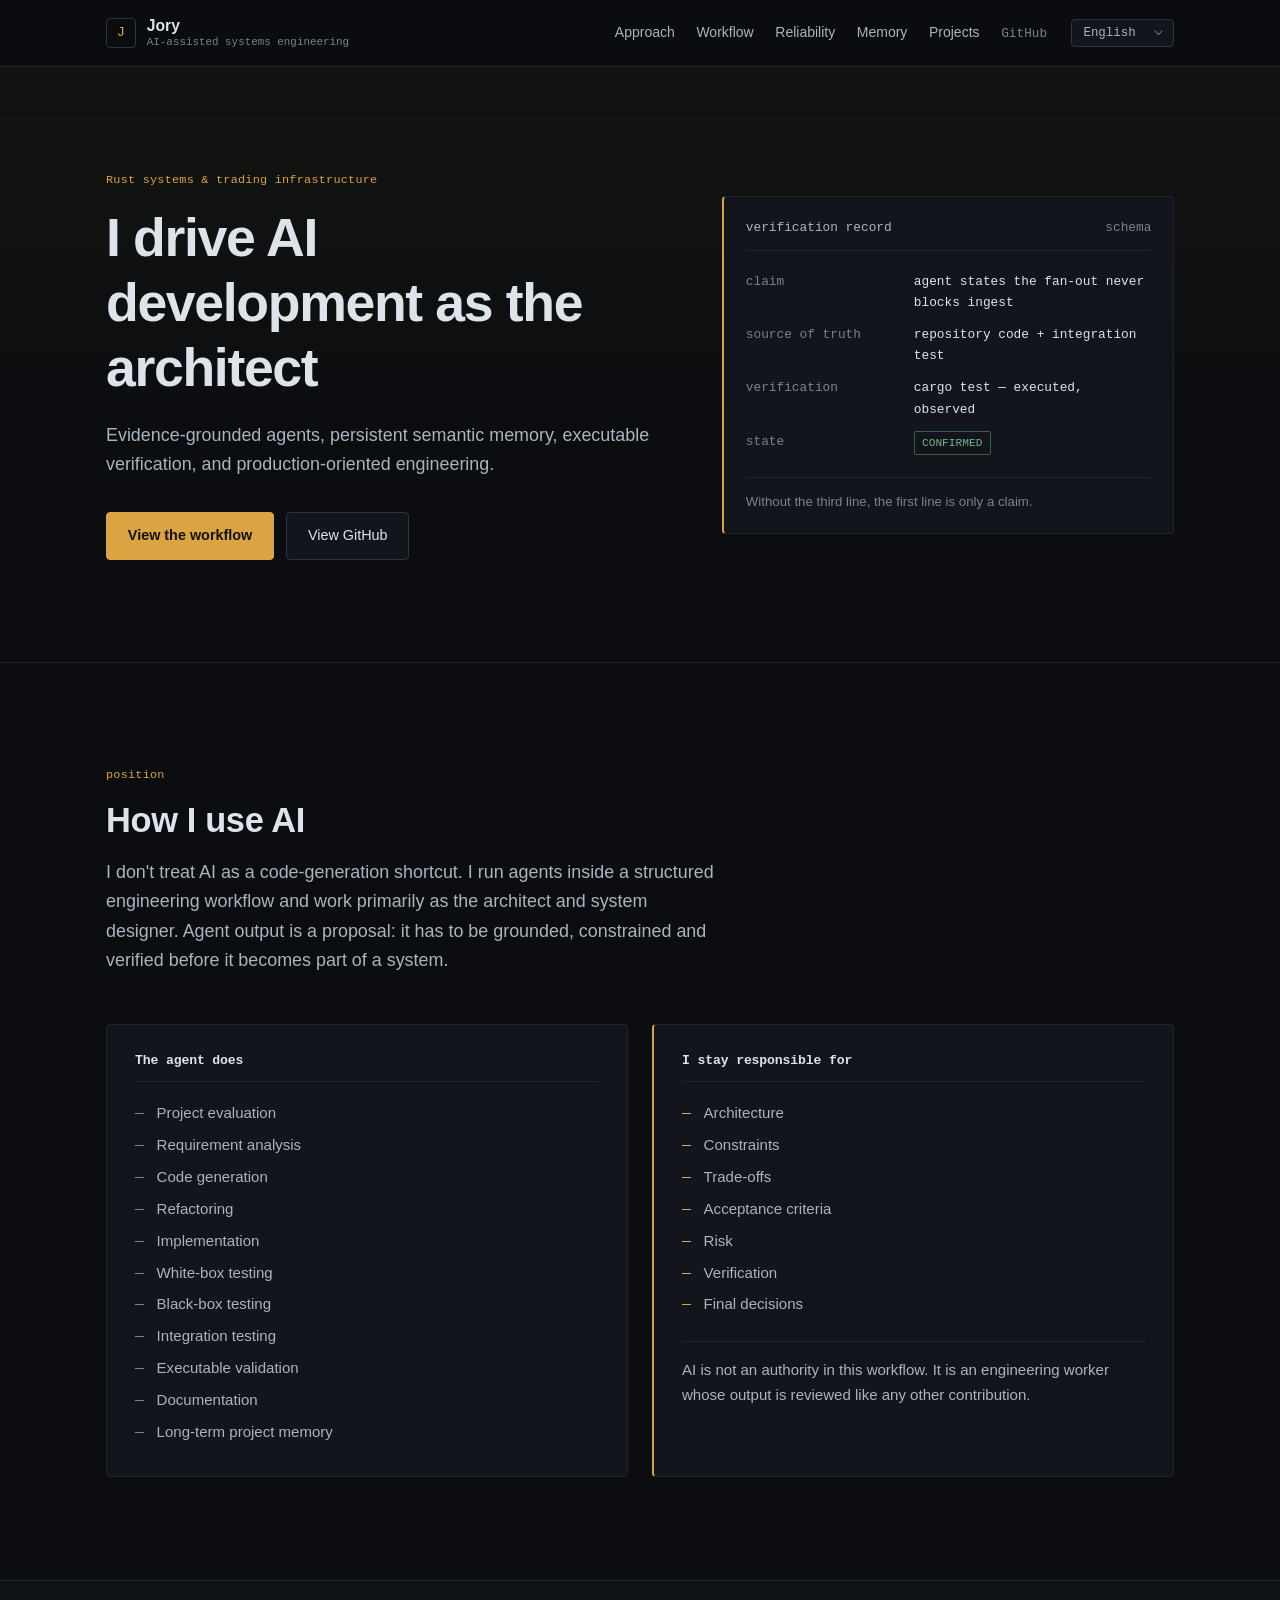
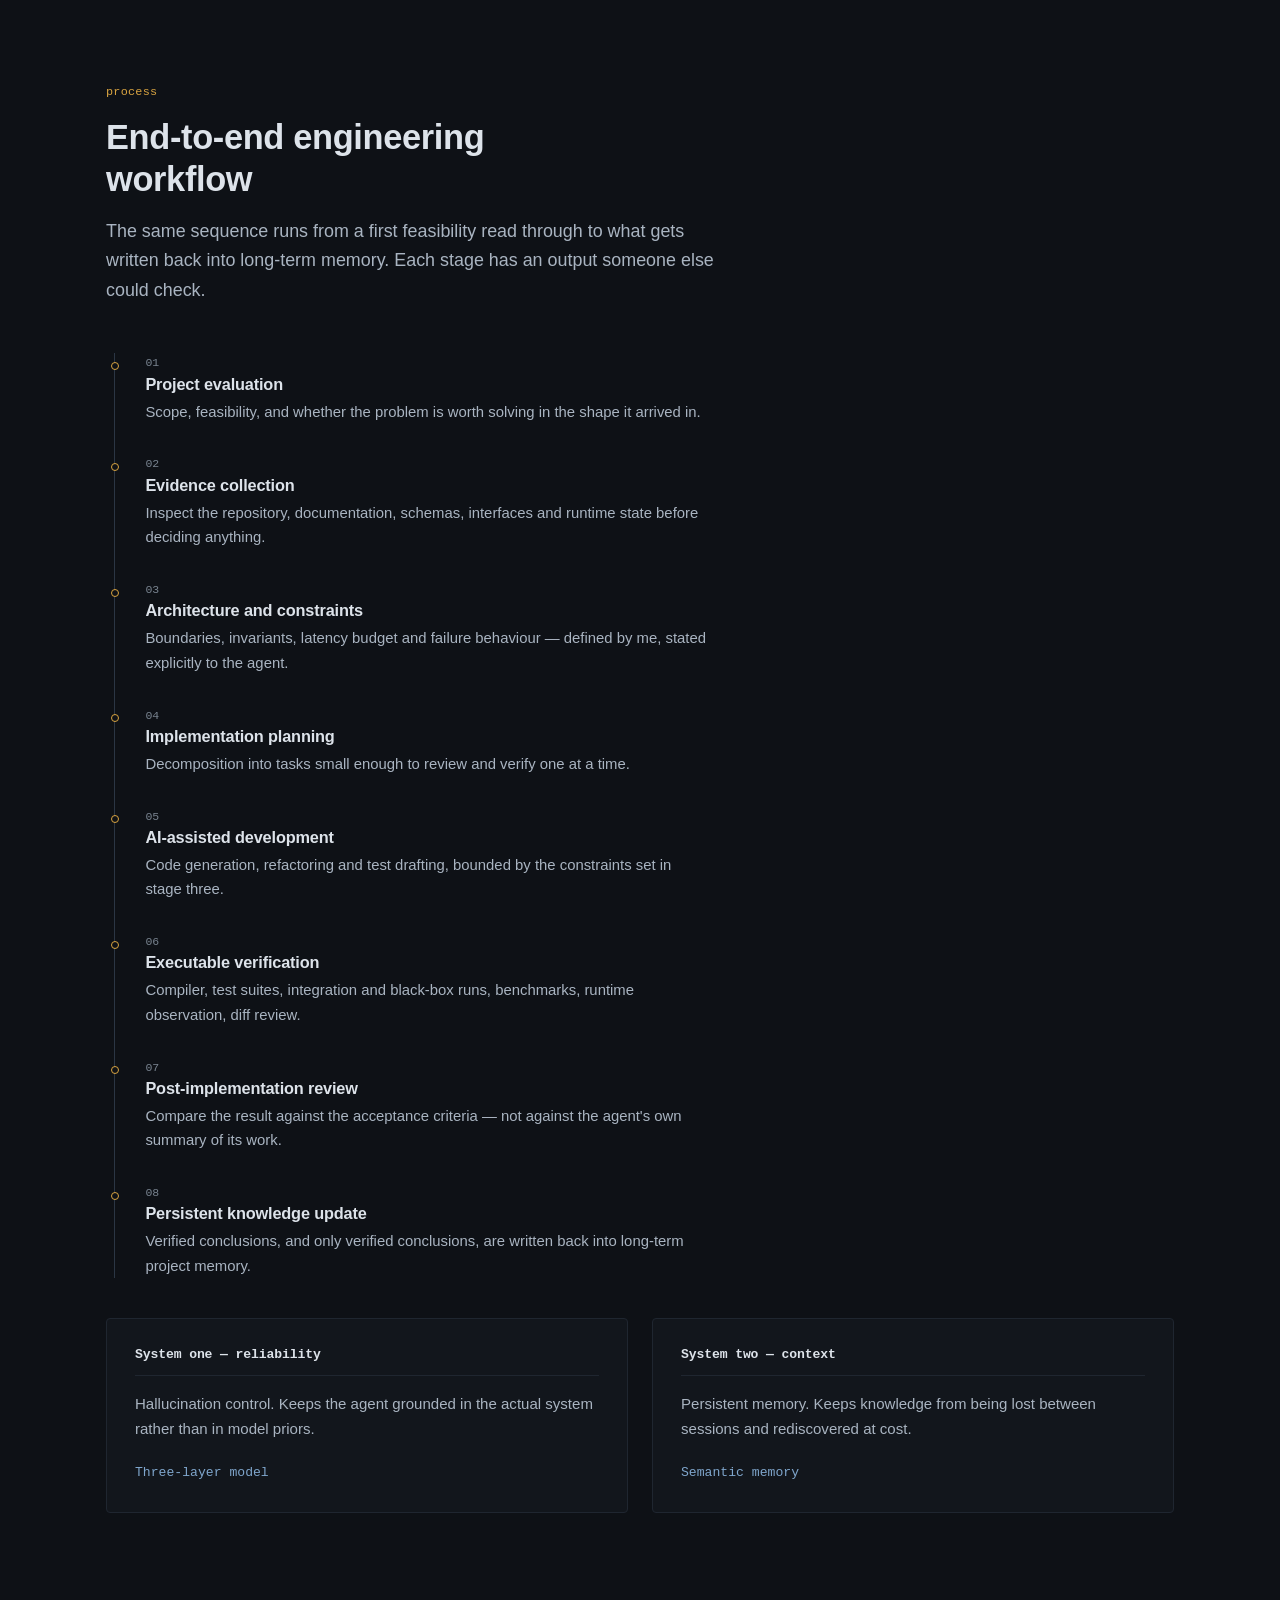
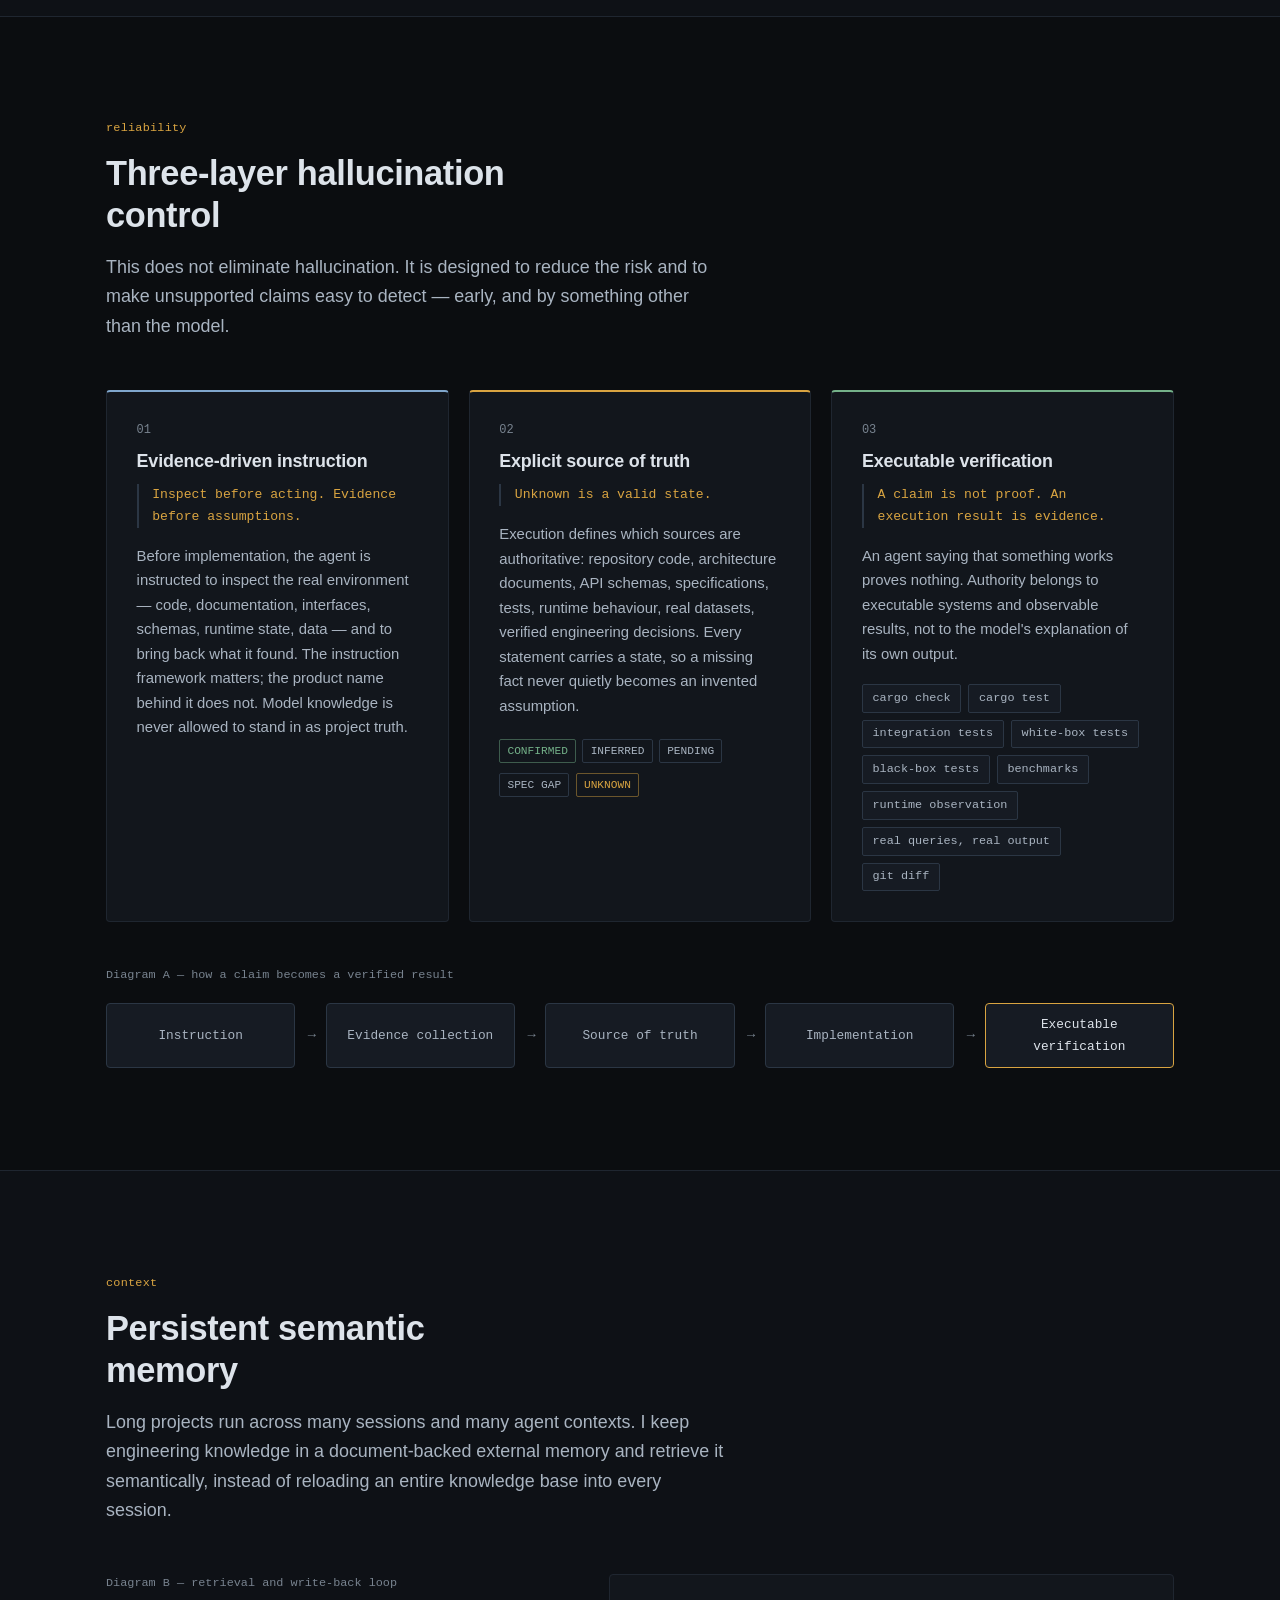
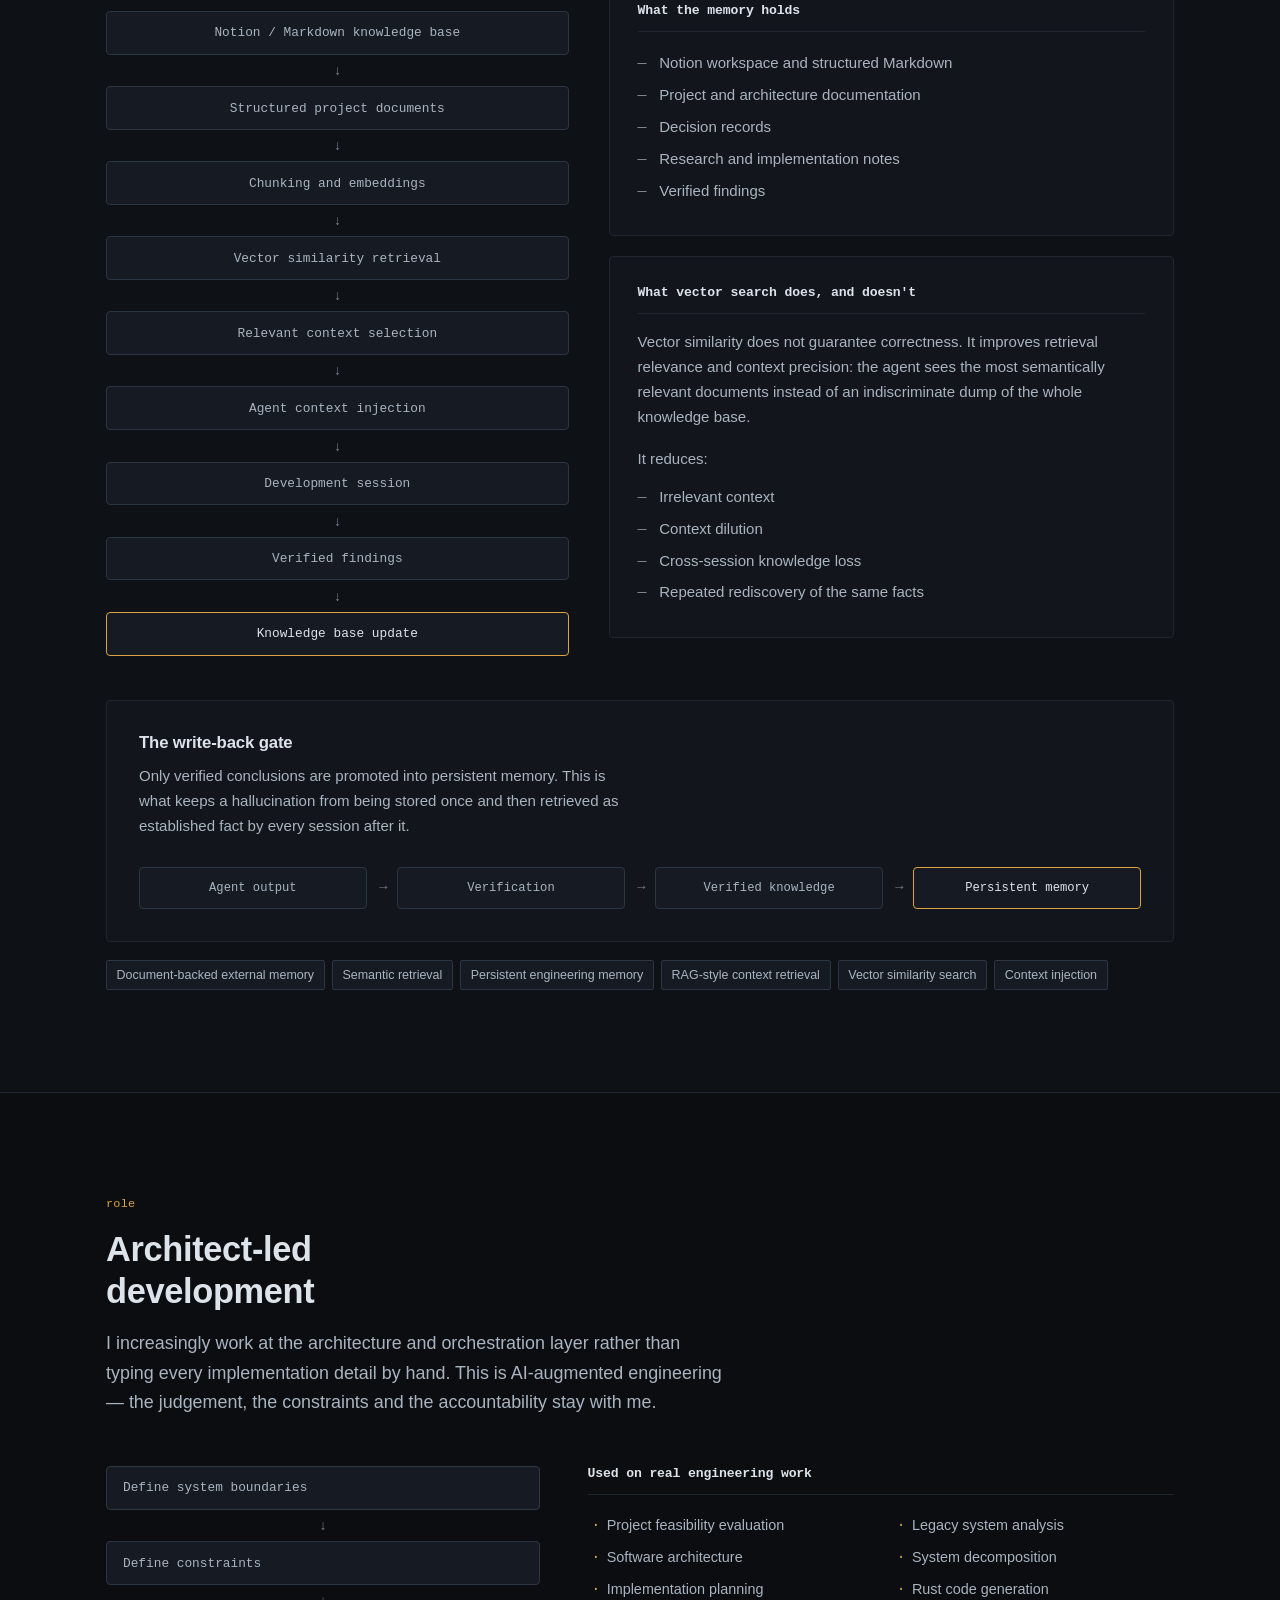
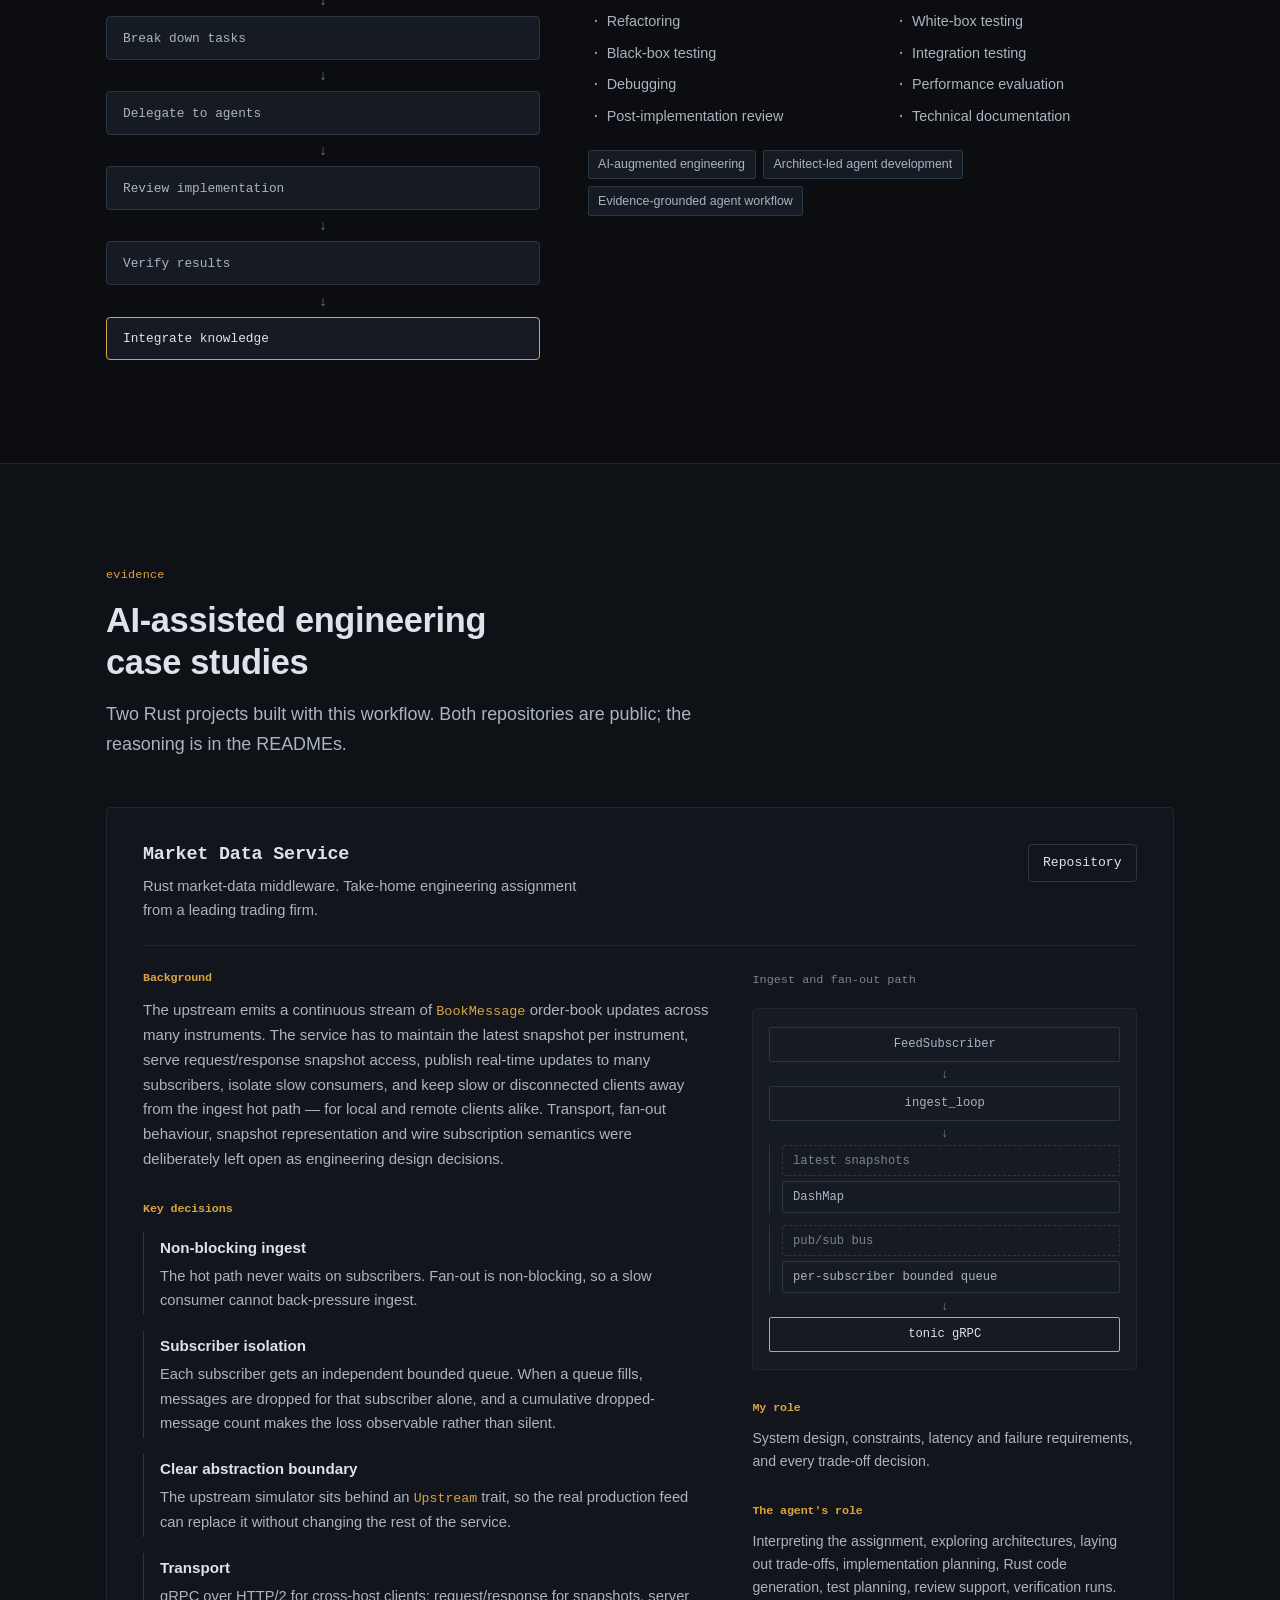
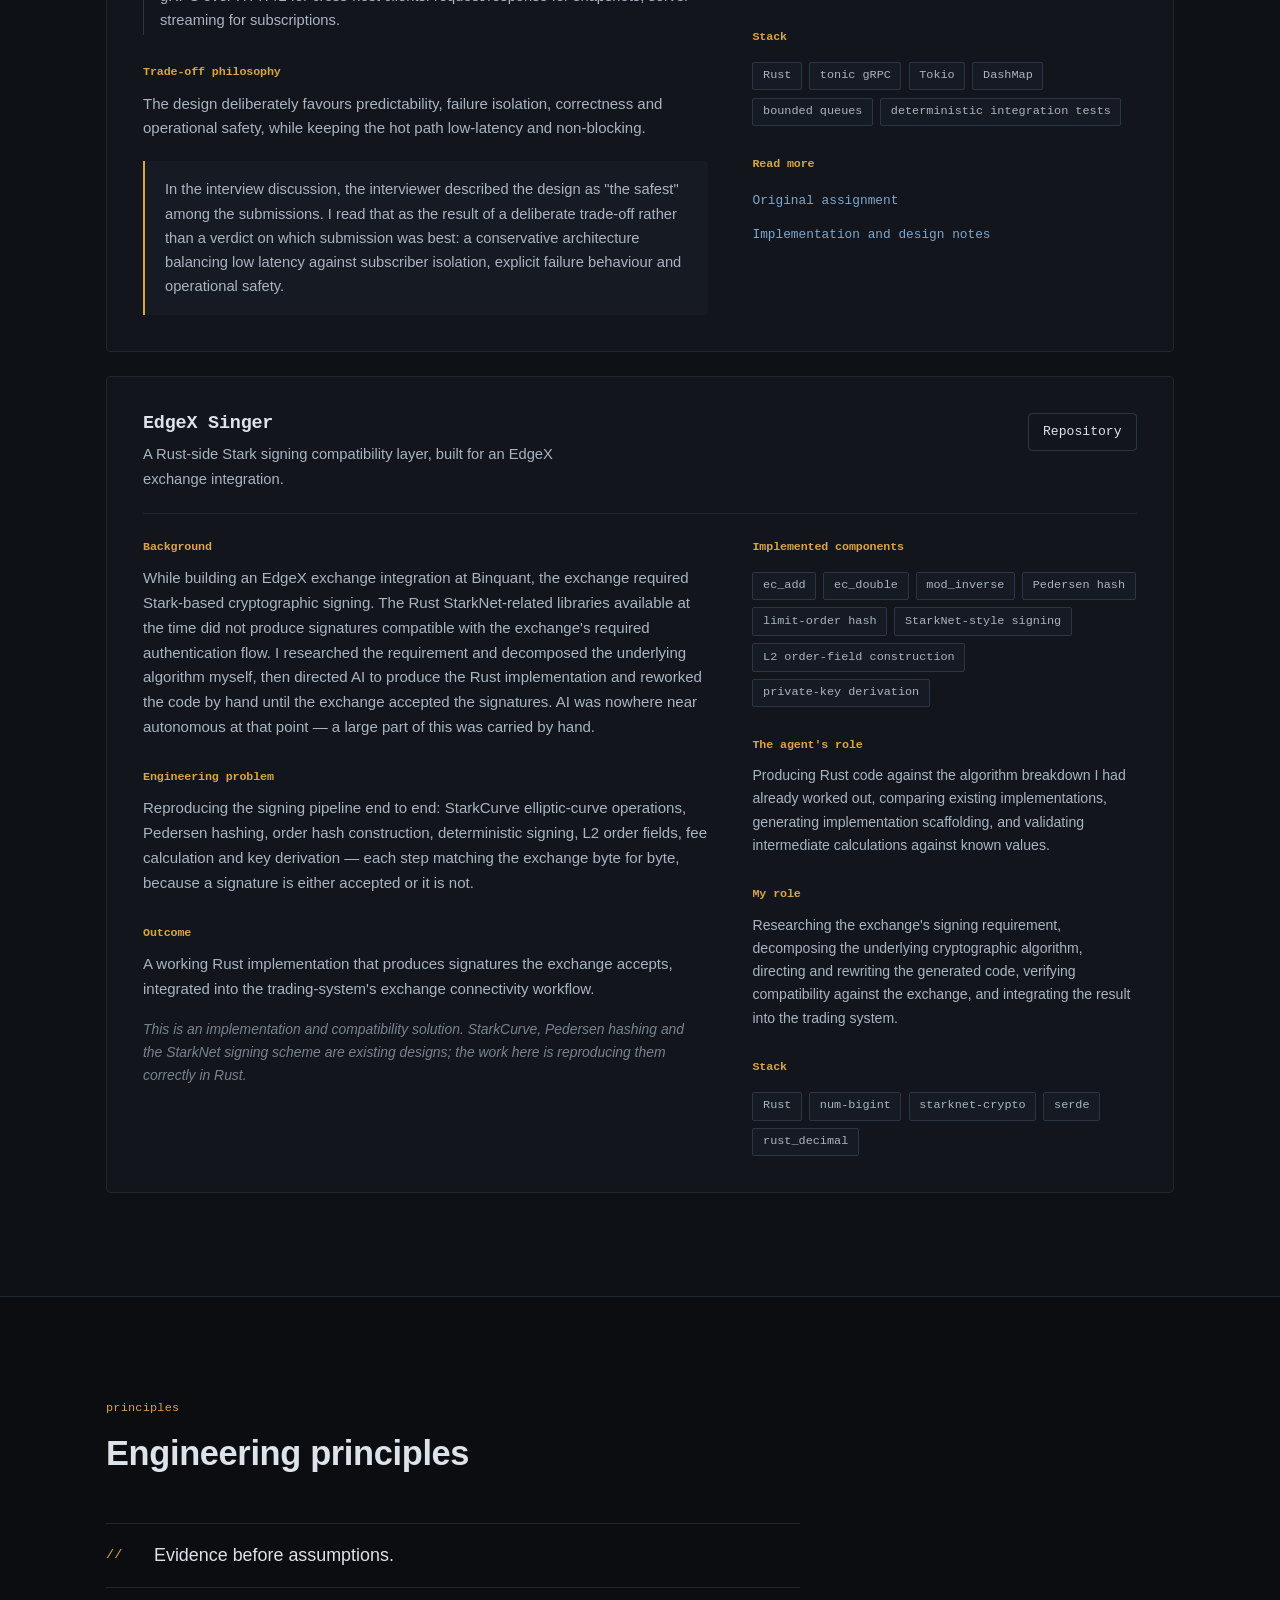
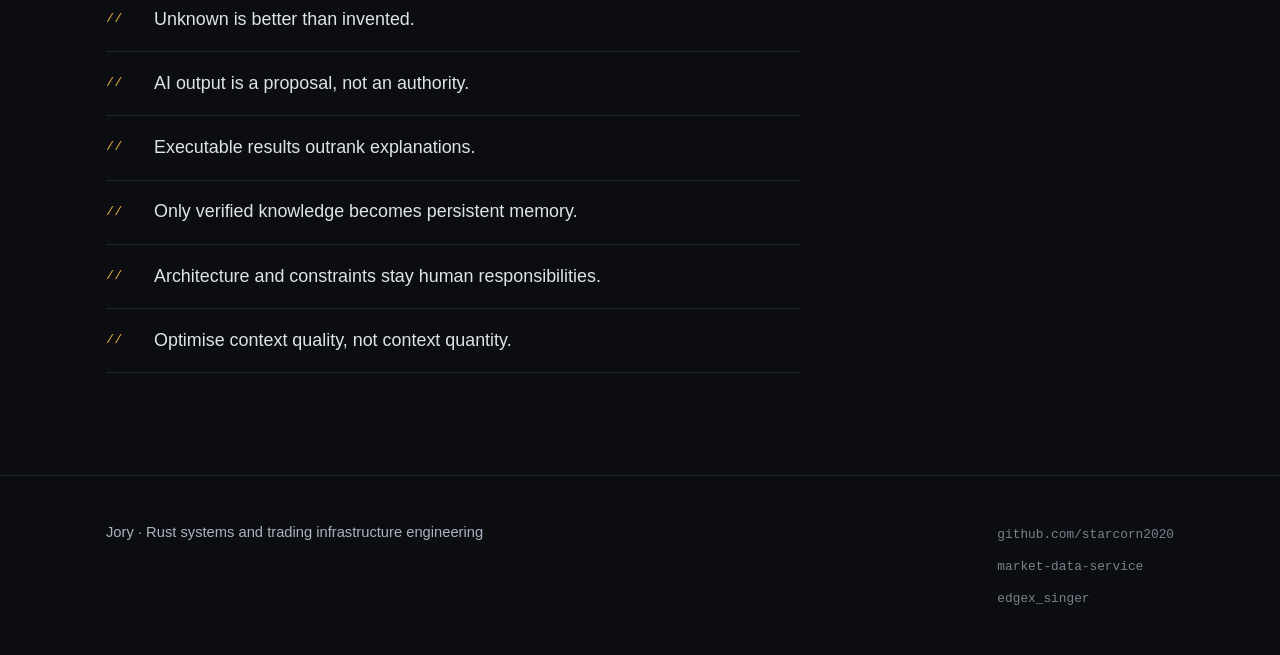
==== index.html @ 3956ddf6 "Rebalance the EdgeX Singer write-up toward the human contribution Co-Authored-By: Claude Opus 5 <nor" ====
<!DOCTYPE html>
<html lang="en" data-lang="en">
<head>
<meta charset="utf-8">
<meta name="viewport" content="width=device-width, initial-scale=1, viewport-fit=cover">
<title>Jory — AI-Assisted Systems Engineering Workflow</title>
<meta name="description" content="Evidence-grounded AI-assisted software engineering, persistent semantic memory, executable verification, Rust systems, and trading infrastructure.">
<meta name="author" content="Jory (starcorn2020)">
<meta name="color-scheme" content="dark">
<meta name="robots" content="index, follow">

<meta property="og:type" content="website">
<meta property="og:site_name" content="Jory — AI-Assisted Systems Engineering">
<meta property="og:title" content="Jory — AI-Assisted Systems Engineering Workflow">
<meta property="og:description" content="Evidence-grounded AI-assisted software engineering, persistent semantic memory, executable verification, Rust systems, and trading infrastructure.">
<meta property="og:locale" content="en_US">
<meta name="twitter:card" content="summary_large_image">
<meta name="twitter:title" content="Jory — AI-Assisted Systems Engineering Workflow">
<meta name="twitter:description" content="Evidence-grounded AI-assisted software engineering, persistent semantic memory, executable verification, Rust systems, and trading infrastructure.">

<link rel="stylesheet" href="style.css">
<link rel="icon" href="data:image/svg+xml,<svg xmlns='http://www.w3.org/2000/svg' viewBox='0 0 32 32'><rect width='32' height='32' rx='6' fill='%230c0e11'/><text x='16' y='22' font-family='monospace' font-size='16' fill='%23d9a441' text-anchor='middle'>J</text></svg>">

<script>
  /* Avoid a flash of untranslated content when a non-default language is stored. */
  (function () {
    try {
      var stored = localStorage.getItem('lang');
      if (stored && stored !== 'en') {
        document.documentElement.classList.add('i18n-pending');
        setTimeout(function () {
          document.documentElement.classList.remove('i18n-pending');
        }, 900);
      }
    } catch (e) {}
  })();
</script>
</head>

<body>
<a class="skip-link" href="#main" data-i18n="a11y.skip">Skip to content</a>

<header class="site-head">
  <div class="wrap head-inner">
    <a class="brand" href="#top">
      <span class="brand-mark" aria-hidden="true">J</span>
      <span class="brand-text">
        <strong>Jory</strong>
        <span class="brand-sub" data-i18n="nav.brandsub">AI-assisted systems engineering</span>
      </span>
    </a>

    <button class="nav-toggle" id="navToggle" aria-expanded="false" aria-controls="navMenu" data-i18n-label="a11y.menu" aria-label="Open menu">
      <span class="nav-toggle-bars" aria-hidden="true"></span>
    </button>

    <nav class="nav" id="navMenu" data-i18n-label="a11y.nav" aria-label="Main">
      <ul class="nav-list">
        <li><a href="#how" data-i18n="nav.how">Approach</a></li>
        <li><a href="#workflow" data-i18n="nav.workflow">Workflow</a></li>
        <li><a href="#reliability" data-i18n="nav.reliability">Reliability</a></li>
        <li><a href="#memory" data-i18n="nav.memory">Memory</a></li>
        <li><a href="#projects" data-i18n="nav.projects">Projects</a></li>
        <li><a class="nav-ext" href="https://github.com/starcorn2020" target="_blank" rel="noopener noreferrer">GitHub</a></li>
      </ul>

      <div class="lang">
        <label class="visually-hidden" for="langSelect" data-i18n="a11y.lang">Language</label>
        <select id="langSelect" class="lang-select">
          <option value="en">English</option>
          <option value="zh-TW">繁體中文</option>
          <option value="zh-CN">简体中文</option>
          <option value="fr">Français</option>
        </select>
      </div>
    </nav>
  </div>
</header>

<main id="main">

  <!-- ══ HERO ══ -->
  <section class="hero" id="top">
    <div class="wrap hero-grid">
      <div class="hero-copy">
        <p class="kicker" data-i18n="hero.eyebrow">Rust systems &amp; trading infrastructure</p>
        <h1 data-i18n="hero.title">I drive AI development as the architect</h1>
        <p class="lead" data-i18n="hero.sub">Evidence-grounded agents, persistent semantic memory, executable verification, and production-oriented engineering.</p>
        <div class="cta-row">
          <a class="btn btn-primary" href="#workflow" data-i18n="hero.cta1">View the workflow</a>
          <a class="btn" href="https://github.com/starcorn2020" target="_blank" rel="noopener noreferrer" data-i18n="hero.cta2">View GitHub</a>
        </div>
      </div>

      <aside class="record" aria-labelledby="recordTitle">
        <p class="record-head"><span id="recordTitle" data-i18n="hero.record.title">verification record</span> <span class="record-note" data-i18n="hero.record.note">schema</span></p>
        <dl class="record-body">
          <div><dt data-i18n="hero.record.k1">claim</dt><dd data-i18n="hero.record.v1">agent states the fan-out never blocks ingest</dd></div>
          <div><dt data-i18n="hero.record.k2">source of truth</dt><dd data-i18n="hero.record.v2">repository code + integration test</dd></div>
          <div><dt data-i18n="hero.record.k3">verification</dt><dd data-i18n="hero.record.v3">cargo test — executed, observed</dd></div>
          <div><dt data-i18n="hero.record.k4">state</dt><dd><span class="state state-ok">CONFIRMED</span></dd></div>
        </dl>
        <p class="record-foot" data-i18n="hero.record.foot">Without the third line, the first line is only a claim.</p>
      </aside>
    </div>
  </section>

  <!-- ══ HOW I USE AI ══ -->
  <section class="section" id="how">
    <div class="wrap">
      <header class="sec-head">
        <p class="kicker" data-i18n="how.kicker">position</p>
        <h2 data-i18n="how.title">How I use AI</h2>
        <p class="lead" data-i18n="how.lead">I don't treat AI as a code-generation shortcut. I run agents inside a structured engineering workflow and work primarily as the architect and system designer. Agent output is a proposal: it has to be grounded, constrained and verified before it becomes part of a system.</p>
      </header>

      <div class="split">
        <div class="panel">
          <h3 class="panel-title" data-i18n="how.ai.title">The agent does</h3>
          <ul class="tick-list">
            <li data-i18n="how.ai.1">Project evaluation</li>
            <li data-i18n="how.ai.2">Requirement analysis</li>
            <li data-i18n="how.ai.4">Code generation</li>
            <li data-i18n="how.ai.5">Refactoring</li>
            <li data-i18n="how.ai.6">Implementation</li>
            <li data-i18n="how.ai.7">White-box testing</li>
            <li data-i18n="how.ai.8">Black-box testing</li>
            <li data-i18n="how.ai.9">Integration testing</li>
            <li data-i18n="how.ai.10">Executable validation</li>
            <li data-i18n="how.ai.11">Documentation</li>
            <li data-i18n="how.ai.12">Long-term project memory</li>
          </ul>
        </div>

        <div class="panel panel-accent">
          <h3 class="panel-title" data-i18n="how.human.title">I stay responsible for</h3>
          <ul class="tick-list tick-list-accent">
            <li data-i18n="how.human.1">Architecture</li>
            <li data-i18n="how.human.2">Constraints</li>
            <li data-i18n="how.human.3">Trade-offs</li>
            <li data-i18n="how.human.4">Acceptance criteria</li>
            <li data-i18n="how.human.5">Risk</li>
            <li data-i18n="how.human.6">Verification</li>
            <li data-i18n="how.human.7">Final decisions</li>
          </ul>
          <p class="panel-note" data-i18n="how.note">AI is not an authority in this workflow. It is an engineering worker whose output is reviewed like any other contribution.</p>
        </div>
      </div>
    </div>
  </section>

  <!-- ══ WORKFLOW ══ -->
  <section class="section section-alt" id="workflow">
    <div class="wrap">
      <header class="sec-head">
        <p class="kicker" data-i18n="wf.kicker">process</p>
        <h2 data-i18n="wf.title">End-to-end engineering workflow</h2>
        <p class="lead" data-i18n="wf.lead">The same sequence runs from a first feasibility read through to what gets written back into long-term memory. Each stage has an output someone else could check.</p>
      </header>

      <ol class="timeline">
        <li>
          <span class="tl-num" aria-hidden="true">01</span>
          <h3 data-i18n="wf.s1.t">Project evaluation</h3>
          <p data-i18n="wf.s1.d">Scope, feasibility, and whether the problem is worth solving in the shape it arrived in.</p>
        </li>
        <li>
          <span class="tl-num" aria-hidden="true">02</span>
          <h3 data-i18n="wf.s2.t">Evidence collection</h3>
          <p data-i18n="wf.s2.d">Inspect the repository, documentation, schemas, interfaces and runtime state before deciding anything.</p>
        </li>
        <li>
          <span class="tl-num" aria-hidden="true">03</span>
          <h3 data-i18n="wf.s3.t">Architecture and constraints</h3>
          <p data-i18n="wf.s3.d">Boundaries, invariants, latency budget and failure behaviour — defined by me, stated explicitly to the agent.</p>
        </li>
        <li>
          <span class="tl-num" aria-hidden="true">04</span>
          <h3 data-i18n="wf.s4.t">Implementation planning</h3>
          <p data-i18n="wf.s4.d">Decomposition into tasks small enough to review and verify one at a time.</p>
        </li>
        <li>
          <span class="tl-num" aria-hidden="true">05</span>
          <h3 data-i18n="wf.s5.t">AI-assisted development</h3>
          <p data-i18n="wf.s5.d">Code generation, refactoring and test drafting, bounded by the constraints set in stage three.</p>
        </li>
        <li>
          <span class="tl-num" aria-hidden="true">06</span>
          <h3 data-i18n="wf.s6.t">Executable verification</h3>
          <p data-i18n="wf.s6.d">Compiler, test suites, integration and black-box runs, benchmarks, runtime observation, diff review.</p>
        </li>
        <li>
          <span class="tl-num" aria-hidden="true">07</span>
          <h3 data-i18n="wf.s7.t">Post-implementation review</h3>
          <p data-i18n="wf.s7.d">Compare the result against the acceptance criteria — not against the agent's own summary of its work.</p>
        </li>
        <li>
          <span class="tl-num" aria-hidden="true">08</span>
          <h3 data-i18n="wf.s8.t">Persistent knowledge update</h3>
          <p data-i18n="wf.s8.d">Verified conclusions, and only verified conclusions, are written back into long-term project memory.</p>
        </li>
      </ol>

      <div class="split split-tight">
        <div class="panel">
          <h3 class="panel-title" data-i18n="wf.sys1.t">System one — reliability</h3>
          <p data-i18n="wf.sys1.d">Hallucination control. Keeps the agent grounded in the actual system rather than in model priors.</p>
          <a class="inline-link" href="#reliability" data-i18n="wf.sys1.link">Three-layer model</a>
        </div>
        <div class="panel">
          <h3 class="panel-title" data-i18n="wf.sys2.t">System two — context</h3>
          <p data-i18n="wf.sys2.d">Persistent memory. Keeps knowledge from being lost between sessions and rediscovered at cost.</p>
          <a class="inline-link" href="#memory" data-i18n="wf.sys2.link">Semantic memory</a>
        </div>
      </div>
    </div>
  </section>

  <!-- ══ RELIABILITY ══ -->
  <section class="section" id="reliability">
    <div class="wrap">
      <header class="sec-head">
        <p class="kicker" data-i18n="rel.kicker">reliability</p>
        <h2 data-i18n="rel.title">Three-layer hallucination control</h2>
        <p class="lead" data-i18n="rel.lead">This does not eliminate hallucination. It is designed to reduce the risk and to make unsupported claims easy to detect — early, and by something other than the model.</p>
      </header>

      <div class="layers">
        <article class="layer">
          <p class="layer-num" aria-hidden="true">01</p>
          <h3 data-i18n="rel.l1.t">Evidence-driven instruction</h3>
          <p class="layer-rule" data-i18n="rel.l1.rule">Inspect before acting. Evidence before assumptions.</p>
          <p data-i18n="rel.l1.d">Before implementation, the agent is instructed to inspect the real environment — code, documentation, interfaces, schemas, runtime state, data — and to bring back what it found. The instruction framework matters; the product name behind it does not. Model knowledge is never allowed to stand in as project truth.</p>
        </article>

        <article class="layer">
          <p class="layer-num" aria-hidden="true">02</p>
          <h3 data-i18n="rel.l2.t">Explicit source of truth</h3>
          <p class="layer-rule" data-i18n="rel.l2.rule">Unknown is a valid state.</p>
          <p data-i18n="rel.l2.d">Execution defines which sources are authoritative: repository code, architecture documents, API schemas, specifications, tests, runtime behaviour, real datasets, verified engineering decisions. Every statement carries a state, so a missing fact never quietly becomes an invented assumption.</p>
          <ul class="states" aria-label="Claim states">
            <li><span class="state state-ok">CONFIRMED</span></li>
            <li><span class="state">INFERRED</span></li>
            <li><span class="state">PENDING</span></li>
            <li><span class="state">SPEC GAP</span></li>
            <li><span class="state state-unknown">UNKNOWN</span></li>
          </ul>
        </article>

        <article class="layer">
          <p class="layer-num" aria-hidden="true">03</p>
          <h3 data-i18n="rel.l3.t">Executable verification</h3>
          <p class="layer-rule" data-i18n="rel.l3.rule">A claim is not proof. An execution result is evidence.</p>
          <p data-i18n="rel.l3.d">An agent saying that something works proves nothing. Authority belongs to executable systems and observable results, not to the model's explanation of its own output.</p>
          <ul class="chips chips-mono" aria-label="Verification methods">
            <li>cargo check</li>
            <li>cargo test</li>
            <li data-i18n="rel.l3.m1">integration tests</li>
            <li data-i18n="rel.l3.m2">white-box tests</li>
            <li data-i18n="rel.l3.m3">black-box tests</li>
            <li data-i18n="rel.l3.m4">benchmarks</li>
            <li data-i18n="rel.l3.m5">runtime observation</li>
            <li data-i18n="rel.l3.m6">real queries, real output</li>
            <li>git diff</li>
          </ul>
        </article>
      </div>

      <figure class="figure">
        <figcaption class="fig-cap" data-i18n="rel.fig.cap">Diagram A — how a claim becomes a verified result</figcaption>
        <ol class="flow flow-row">
          <li data-i18n="rel.fig.n1">Instruction</li>
          <li data-i18n="rel.fig.n2">Evidence collection</li>
          <li data-i18n="rel.fig.n3">Source of truth</li>
          <li data-i18n="rel.fig.n4">Implementation</li>
          <li class="flow-end" data-i18n="rel.fig.n5">Executable verification</li>
        </ol>
      </figure>
    </div>
  </section>

  <!-- ══ MEMORY ══ -->
  <section class="section section-alt" id="memory">
    <div class="wrap">
      <header class="sec-head">
        <p class="kicker" data-i18n="mem.kicker">context</p>
        <h2 data-i18n="mem.title">Persistent semantic memory</h2>
        <p class="lead" data-i18n="mem.lead">Long projects run across many sessions and many agent contexts. I keep engineering knowledge in a document-backed external memory and retrieve it semantically, instead of reloading an entire knowledge base into every session.</p>
      </header>

      <div class="mem-grid">
        <figure class="figure figure-flush">
          <figcaption class="fig-cap" data-i18n="mem.fig.cap">Diagram B — retrieval and write-back loop</figcaption>
          <ol class="flow">
            <li data-i18n="mem.fig.n1">Notion / Markdown knowledge base</li>
            <li data-i18n="mem.fig.n2">Structured project documents</li>
            <li data-i18n="mem.fig.n3">Chunking and embeddings</li>
            <li data-i18n="mem.fig.n4">Vector similarity retrieval</li>
            <li data-i18n="mem.fig.n5">Relevant context selection</li>
            <li data-i18n="mem.fig.n6">Agent context injection</li>
            <li data-i18n="mem.fig.n7">Development session</li>
            <li data-i18n="mem.fig.n8">Verified findings</li>
            <li class="flow-end" data-i18n="mem.fig.n9">Knowledge base update</li>
          </ol>
        </figure>

        <div class="mem-side">
          <div class="panel">
            <h3 class="panel-title" data-i18n="mem.holds.t">What the memory holds</h3>
            <ul class="tick-list">
              <li data-i18n="mem.holds.1">Notion workspace and structured Markdown</li>
              <li data-i18n="mem.holds.2">Project and architecture documentation</li>
              <li data-i18n="mem.holds.3">Decision records</li>
              <li data-i18n="mem.holds.4">Research and implementation notes</li>
              <li data-i18n="mem.holds.5">Verified findings</li>
            </ul>
          </div>

          <div class="panel">
            <h3 class="panel-title" data-i18n="mem.honest.t">What vector search does, and doesn't</h3>
            <p data-i18n="mem.honest.d">Vector similarity does not guarantee correctness. It improves retrieval relevance and context precision: the agent sees the most semantically relevant documents instead of an indiscriminate dump of the whole knowledge base.</p>
            <p class="panel-sub" data-i18n="mem.reduce.t">It reduces:</p>
            <ul class="tick-list">
              <li data-i18n="mem.reduce.1">Irrelevant context</li>
              <li data-i18n="mem.reduce.2">Context dilution</li>
              <li data-i18n="mem.reduce.3">Cross-session knowledge loss</li>
              <li data-i18n="mem.reduce.4">Repeated rediscovery of the same facts</li>
            </ul>
          </div>
        </div>
      </div>

      <div class="gate">
        <div class="gate-copy">
          <h3 data-i18n="mem.gate.t">The write-back gate</h3>
          <p data-i18n="mem.gate.d">Only verified conclusions are promoted into persistent memory. This is what keeps a hallucination from being stored once and then retrieved as established fact by every session after it.</p>
        </div>
        <ol class="flow flow-row flow-compact">
          <li data-i18n="mem.gate.n1">Agent output</li>
          <li data-i18n="mem.gate.n2">Verification</li>
          <li data-i18n="mem.gate.n3">Verified knowledge</li>
          <li class="flow-end" data-i18n="mem.gate.n4">Persistent memory</li>
        </ol>
      </div>

      <ul class="chips" aria-label="Terminology">
        <li data-i18n="mem.term.1">Document-backed external memory</li>
        <li data-i18n="mem.term.2">Semantic retrieval</li>
        <li data-i18n="mem.term.3">Persistent engineering memory</li>
        <li data-i18n="mem.term.4">RAG-style context retrieval</li>
        <li data-i18n="mem.term.5">Vector similarity search</li>
        <li data-i18n="mem.term.6">Context injection</li>
      </ul>
    </div>
  </section>

  <!-- ══ ARCHITECT-LED ══ -->
  <section class="section" id="architect">
    <div class="wrap">
      <header class="sec-head">
        <p class="kicker" data-i18n="arch.kicker">role</p>
        <h2 data-i18n="arch.title">Architect-led development</h2>
        <p class="lead" data-i18n="arch.lead">I increasingly work at the architecture and orchestration layer rather than typing every implementation detail by hand. This is AI-augmented engineering — the judgement, the constraints and the accountability stay with me.</p>
      </header>

      <div class="arch-grid">
        <ol class="flow flow-chain">
          <li data-i18n="arch.n1">Define system boundaries</li>
          <li data-i18n="arch.n2">Define constraints</li>
          <li data-i18n="arch.n3">Break down tasks</li>
          <li data-i18n="arch.n4">Delegate to agents</li>
          <li data-i18n="arch.n5">Review implementation</li>
          <li data-i18n="arch.n6">Verify results</li>
          <li class="flow-end" data-i18n="arch.n7">Integrate knowledge</li>
        </ol>

        <div class="arch-side">
          <h3 class="panel-title" data-i18n="arch.used.t">Used on real engineering work</h3>
          <ul class="two-col">
            <li data-i18n="arch.used.1">Project feasibility evaluation</li>
            <li data-i18n="arch.used.2">Legacy system analysis</li>
            <li data-i18n="arch.used.3">Software architecture</li>
            <li data-i18n="arch.used.4">System decomposition</li>
            <li data-i18n="arch.used.5">Implementation planning</li>
            <li data-i18n="arch.used.6">Rust code generation</li>
            <li data-i18n="arch.used.7">Refactoring</li>
            <li data-i18n="arch.used.8">White-box testing</li>
            <li data-i18n="arch.used.9">Black-box testing</li>
            <li data-i18n="arch.used.10">Integration testing</li>
            <li data-i18n="arch.used.11">Debugging</li>
            <li data-i18n="arch.used.12">Performance evaluation</li>
            <li data-i18n="arch.used.13">Post-implementation review</li>
            <li data-i18n="arch.used.14">Technical documentation</li>
          </ul>
          <ul class="chips" aria-label="Framing">
            <li data-i18n="arch.tag.1">AI-augmented engineering</li>
            <li data-i18n="arch.tag.2">Architect-led agent development</li>
            <li data-i18n="arch.tag.3">Evidence-grounded agent workflow</li>
          </ul>
        </div>
      </div>
    </div>
  </section>

  <!-- ══ CASE STUDIES ══ -->
  <section class="section section-alt" id="projects">
    <div class="wrap">
      <header class="sec-head">
        <p class="kicker" data-i18n="proj.kicker">evidence</p>
        <h2 data-i18n="proj.title">AI-assisted engineering case studies</h2>
        <p class="lead" data-i18n="proj.lead">Two Rust projects built with this workflow. Both repositories are public; the reasoning is in the READMEs.</p>
      </header>

      <!-- PROJECT 1 -->
      <article class="case">
        <header class="case-head">
          <div>
            <h3 class="case-name">Market Data Service</h3>
            <p class="case-tag" data-i18n="p1.tagline">Rust market-data middleware. Take-home engineering assignment from a leading trading firm.</p>
          </div>
          <a class="btn btn-small" href="https://github.com/starcorn2020/market-data-service" target="_blank" rel="noopener noreferrer" data-i18n="proj.repo">Repository</a>
        </header>

        <div class="case-body">
          <div class="case-main">
            <h4 class="case-label" data-i18n="proj.bg">Background</h4>
            <p data-i18n-html="p1.bg">The upstream emits a continuous stream of <code>BookMessage</code> order-book updates across many instruments. The service has to maintain the latest snapshot per instrument, serve request/response snapshot access, publish real-time updates to many subscribers, isolate slow consumers, and keep slow or disconnected clients away from the ingest hot path — for local and remote clients alike. Transport, fan-out behaviour, snapshot representation and wire subscription semantics were deliberately left open as engineering design decisions.</p>

            <h4 class="case-label" data-i18n="proj.decisions">Key decisions</h4>
            <dl class="dec-list">
              <div>
                <dt data-i18n="p1.d1.t">Non-blocking ingest</dt>
                <dd data-i18n="p1.d1.d">The hot path never waits on subscribers. Fan-out is non-blocking, so a slow consumer cannot back-pressure ingest.</dd>
              </div>
              <div>
                <dt data-i18n="p1.d2.t">Subscriber isolation</dt>
                <dd data-i18n="p1.d2.d">Each subscriber gets an independent bounded queue. When a queue fills, messages are dropped for that subscriber alone, and a cumulative dropped-message count makes the loss observable rather than silent.</dd>
              </div>
              <div>
                <dt data-i18n="p1.d3.t">Clear abstraction boundary</dt>
                <dd data-i18n-html="p1.d3.d">The upstream simulator sits behind an <code>Upstream</code> trait, so the real production feed can replace it without changing the rest of the service.</dd>
              </div>
              <div>
                <dt data-i18n="p1.d4.t">Transport</dt>
                <dd data-i18n="p1.d4.d">gRPC over HTTP/2 for cross-host clients: request/response for snapshots, server streaming for subscriptions.</dd>
              </div>
            </dl>

            <h4 class="case-label" data-i18n="proj.tradeoff">Trade-off philosophy</h4>
            <p data-i18n="p1.trade">The design deliberately favours predictability, failure isolation, correctness and operational safety, while keeping the hot path low-latency and non-blocking.</p>
            <blockquote class="quote">
              <p data-i18n="p1.feedback">In the interview discussion, the interviewer described the design as "the safest" among the submissions. I read that as the result of a deliberate trade-off rather than a verdict on which submission was best: a conservative architecture balancing low latency against subscriber isolation, explicit failure behaviour and operational safety.</p>
            </blockquote>
          </div>

          <aside class="case-side">
            <figure class="figure figure-flush">
              <figcaption class="fig-cap" data-i18n="p1.fig.cap">Ingest and fan-out path</figcaption>
              <div class="tree" role="img" data-i18n-label="p1.fig.alt" aria-label="FeedSubscriber feeds the ingest loop, which writes latest snapshots into a DashMap and publishes to a pub/sub bus with one bounded queue per subscriber, exposed over tonic gRPC.">
                <ol class="tree-list" aria-hidden="true">
                  <li class="tree-node">FeedSubscriber</li>
                  <li class="tree-node">ingest_loop</li>
                  <li class="tree-branch">
                    <ul>
                      <li>
                        <span class="tree-leaf" data-i18n="p1.fig.snap">latest snapshots</span>
                        <span class="tree-leaf">DashMap</span>
                      </li>
                      <li>
                        <span class="tree-leaf" data-i18n="p1.fig.bus">pub/sub bus</span>
                        <span class="tree-leaf" data-i18n="p1.fig.queue">per-subscriber bounded queue</span>
                      </li>
                    </ul>
                  </li>
                  <li class="tree-node tree-out">tonic gRPC</li>
                </ol>
              </div>
            </figure>

            <h4 class="case-label" data-i18n="proj.myrole">My role</h4>
            <p class="small" data-i18n="p1.role">System design, constraints, latency and failure requirements, and every trade-off decision.</p>

            <h4 class="case-label" data-i18n="proj.airole">The agent's role</h4>
            <p class="small" data-i18n="p1.ai">Interpreting the assignment, exploring architectures, laying out trade-offs, implementation planning, Rust code generation, test planning, review support, verification runs.</p>

            <h4 class="case-label" data-i18n="proj.stack">Stack</h4>
            <ul class="chips chips-mono" aria-label="Technologies">
              <li>Rust</li>
              <li>tonic gRPC</li>
              <li>Tokio</li>
              <li>DashMap</li>
              <li data-i18n="p1.stack.1">bounded queues</li>
              <li data-i18n="p1.stack.2">deterministic integration tests</li>
            </ul>

            <h4 class="case-label" data-i18n="proj.read">Read more</h4>
            <ul class="link-list">
              <li><a href="https://github.com/starcorn2020/market-data-service/blob/master/README.md" target="_blank" rel="noopener noreferrer" data-i18n="p1.link.assignment">Original assignment</a></li>
              <li><a href="https://github.com/starcorn2020/market-data-service/blob/master/crates/marketdata-service/README.md" target="_blank" rel="noopener noreferrer" data-i18n="p1.link.impl">Implementation and design notes</a></li>
            </ul>
          </aside>
        </div>
      </article>

      <!-- PROJECT 2 -->
      <article class="case">
        <header class="case-head">
          <div>
            <h3 class="case-name">EdgeX Singer</h3>
            <p class="case-tag" data-i18n="p2.tagline">A Rust-side Stark signing compatibility layer, built for an EdgeX exchange integration.</p>
          </div>
          <a class="btn btn-small" href="https://github.com/starcorn2020/edgex_singer" target="_blank" rel="noopener noreferrer" data-i18n="proj.repo">Repository</a>
        </header>

        <div class="case-body">
          <div class="case-main">
            <h4 class="case-label" data-i18n="proj.bg">Background</h4>
            <p data-i18n="p2.bg">While building an EdgeX exchange integration at Binquant, the exchange required Stark-based cryptographic signing. The Rust StarkNet-related libraries available at the time did not produce signatures compatible with the exchange's required authentication flow. I researched the requirement and decomposed the underlying algorithm myself, then directed AI to produce the Rust implementation and reworked the code by hand until the exchange accepted the signatures. AI was nowhere near autonomous at that point — a large part of this was carried by hand.</p>

            <h4 class="case-label" data-i18n="proj.problem">Engineering problem</h4>
            <p data-i18n="p2.prob">Reproducing the signing pipeline end to end: StarkCurve elliptic-curve operations, Pedersen hashing, order hash construction, deterministic signing, L2 order fields, fee calculation and key derivation — each step matching the exchange byte for byte, because a signature is either accepted or it is not.</p>

            <h4 class="case-label" data-i18n="proj.outcome">Outcome</h4>
            <p data-i18n="p2.outcome">A working Rust implementation that produces signatures the exchange accepts, integrated into the trading-system's exchange connectivity workflow.</p>
            <p class="note" data-i18n="p2.note">This is an implementation and compatibility solution. StarkCurve, Pedersen hashing and the StarkNet signing scheme are existing designs; the work here is reproducing them correctly in Rust.</p>
          </div>

          <aside class="case-side">
            <h4 class="case-label" data-i18n="p2.impl.t">Implemented components</h4>
            <ul class="chips chips-mono" aria-label="Implemented components">
              <li>ec_add</li>
              <li>ec_double</li>
              <li>mod_inverse</li>
              <li data-i18n="p2.impl.1">Pedersen hash</li>
              <li data-i18n="p2.impl.2">limit-order hash</li>
              <li data-i18n="p2.impl.3">StarkNet-style signing</li>
              <li data-i18n="p2.impl.4">L2 order-field construction</li>
              <li data-i18n="p2.impl.5">private-key derivation</li>
            </ul>

            <h4 class="case-label" data-i18n="proj.airole">The agent's role</h4>
            <p class="small" data-i18n="p2.ai">Producing Rust code against the algorithm breakdown I had already worked out, comparing existing implementations, generating implementation scaffolding, and validating intermediate calculations against known values.</p>

            <h4 class="case-label" data-i18n="proj.myrole">My role</h4>
            <p class="small" data-i18n="p2.role">Researching the exchange's signing requirement, decomposing the underlying cryptographic algorithm, directing and rewriting the generated code, verifying compatibility against the exchange, and integrating the result into the trading system.</p>

            <h4 class="case-label" data-i18n="proj.stack">Stack</h4>
            <ul class="chips chips-mono" aria-label="Technologies">
              <li>Rust</li>
              <li>num-bigint</li>
              <li>starknet-crypto</li>
              <li>serde</li>
              <li>rust_decimal</li>
            </ul>
          </aside>
        </div>
      </article>
    </div>
  </section>

  <!-- ══ PRINCIPLES ══ -->
  <section class="section" id="principles">
    <div class="wrap">
      <header class="sec-head">
        <p class="kicker" data-i18n="princ.kicker">principles</p>
        <h2 data-i18n="princ.title">Engineering principles</h2>
      </header>

      <ul class="principles">
        <li data-i18n="princ.1">Evidence before assumptions.</li>
        <li data-i18n="princ.2">Unknown is better than invented.</li>
        <li data-i18n="princ.3">AI output is a proposal, not an authority.</li>
        <li data-i18n="princ.4">Executable results outrank explanations.</li>
        <li data-i18n="princ.5">Only verified knowledge becomes persistent memory.</li>
        <li data-i18n="princ.6">Architecture and constraints stay human responsibilities.</li>
        <li data-i18n="princ.7">Optimise context quality, not context quantity.</li>
      </ul>
    </div>
  </section>
</main>

<footer class="site-foot">
  <div class="wrap foot-inner">
    <div>
      <p class="foot-name">Jory · <span data-i18n="foot.role">Rust systems and trading infrastructure engineering</span></p>
    </div>
    <ul class="foot-links">
      <li><a href="https://github.com/starcorn2020" target="_blank" rel="noopener noreferrer">github.com/starcorn2020</a></li>
      <li><a href="https://github.com/starcorn2020/market-data-service" target="_blank" rel="noopener noreferrer">market-data-service</a></li>
      <li><a href="https://github.com/starcorn2020/edgex_singer" target="_blank" rel="noopener noreferrer">edgex_singer</a></li>
    </ul>
  </div>
</footer>

<script src="script.js" defer></script>
</body>
</html>
---- style.css ----
/* ==========================================================================
   Jory — AI-assisted systems engineering
   Static stylesheet. No preprocessor, no build step.
   ========================================================================== */

:root {
  /* palette: cold graphite base, brass accent, steel secondary */
  --bg:            #0b0d10;
  --bg-alt:        #0e1116;
  --panel:         #12161c;
  --panel-2:       #161b23;
  --line:          #1f2630;
  --line-strong:   #2b3644;
  --text:          #dde3ea;
  --text-2:        #a9b4c1;
  --muted:         #78838f;
  --brass:         #d9a441;
  --steel:         #7fa6cc;
  --ok:            #74b189;

  --mono: ui-monospace, "SFMono-Regular", "JetBrains Mono", "Cascadia Mono", Menlo, Consolas, "Liberation Mono", monospace;
  --sans: "Inter", -apple-system, BlinkMacSystemFont, "Segoe UI", "Noto Sans TC", "Noto Sans SC",
          "PingFang TC", "PingFang SC", "Microsoft JhengHei", "Hiragino Sans", Roboto, Helvetica, Arial, sans-serif;

  --wrap: 1140px;
  --radius: 4px;
  --sec-pad: clamp(3.75rem, 8vw, 6.5rem);
}

/* ── reset ────────────────────────────────────────────────────────────── */

*, *::before, *::after { box-sizing: border-box; }

html {
  scroll-behavior: smooth;
  scroll-padding-top: 5.5rem;
  -webkit-text-size-adjust: 100%;
}

html.i18n-pending body { visibility: hidden; }

body {
  margin: 0;
  background: var(--bg);
  color: var(--text);
  font-family: var(--sans);
  font-size: 16px;
  line-height: 1.65;
  -webkit-font-smoothing: antialiased;
}

h1, h2, h3, h4 { margin: 0; line-height: 1.22; font-weight: 600; letter-spacing: -0.01em; }
p { margin: 0 0 1rem; }
p:last-child { margin-bottom: 0; }
ul, ol { margin: 0; padding: 0; list-style: none; }

a { color: var(--steel); text-decoration: none; }
a:hover { text-decoration: underline; text-underline-offset: 3px; }

code { font-family: var(--mono); font-size: 0.9em; color: var(--brass); }

:focus-visible {
  outline: 2px solid var(--brass);
  outline-offset: 3px;
  border-radius: 2px;
}

.visually-hidden {
  position: absolute; width: 1px; height: 1px;
  margin: -1px; padding: 0; overflow: hidden;
  clip: rect(0 0 0 0); white-space: nowrap; border: 0;
}

.skip-link {
  position: absolute; top: 0; left: 0; z-index: 100;
  transform: translateY(-120%);
  background: var(--brass); color: #10130f;
  padding: 0.6rem 1rem; font-weight: 600;
}
.skip-link:focus { transform: translateY(0); }

.wrap {
  width: 100%;
  max-width: var(--wrap);
  margin: 0 auto;
  padding-inline: clamp(1.15rem, 4vw, 2.25rem);
}

/* ── header / nav ─────────────────────────────────────────────────────── */

.site-head {
  position: sticky; top: 0; z-index: 50;
  background: rgba(11, 13, 16, 0.88);
  backdrop-filter: blur(10px);
  border-bottom: 1px solid var(--line);
  padding-top: env(safe-area-inset-top, 0px);
}

.head-inner {
  display: flex; align-items: center; gap: 1rem;
  min-height: 4.1rem;
}

.brand { display: flex; align-items: center; gap: 0.7rem; color: var(--text); }
.brand:hover { text-decoration: none; }

.brand-mark {
  display: grid; place-items: center;
  width: 1.85rem; height: 1.85rem;
  border: 1px solid var(--line-strong);
  border-radius: var(--radius);
  font-family: var(--mono); font-size: 0.85rem; color: var(--brass);
}

.brand-text { display: flex; flex-direction: column; line-height: 1.25; }
.brand-text strong { font-size: 0.98rem; font-weight: 600; }
.brand-sub { font-family: var(--mono); font-size: 0.68rem; color: var(--muted); }

.nav { margin-left: auto; display: flex; align-items: center; gap: 1.5rem; }

.nav-list { display: flex; align-items: center; gap: 1.35rem; }
.nav-list a {
  color: var(--text-2);
  font-size: 0.875rem;
  padding-block: 0.4rem;
}
.nav-list a:hover { color: var(--text); text-decoration: none; }
.nav-list a.nav-ext { font-family: var(--mono); font-size: 0.8rem; color: var(--muted); }
.nav-list a.nav-ext:hover { color: var(--brass); }

.lang-select {
  appearance: none;
  background: var(--panel) url("data:image/svg+xml,%3Csvg xmlns='http://www.w3.org/2000/svg' viewBox='0 0 12 8'%3E%3Cpath d='M1 1l5 5 5-5' fill='none' stroke='%2378838f' stroke-width='1.4'/%3E%3C/svg%3E") no-repeat right 0.65rem center/9px 6px;
  border: 1px solid var(--line-strong);
  border-radius: var(--radius);
  color: var(--text-2);
  font-family: var(--mono);
  font-size: 0.78rem;
  padding: 0.4rem 1.85rem 0.4rem 0.7rem;
  cursor: pointer;
}
.lang-select:hover { color: var(--text); border-color: var(--muted); }
.lang-select option { background: var(--panel); color: var(--text); }

.nav-toggle {
  display: none;
  margin-left: auto;
  width: 2.4rem; height: 2.4rem;
  background: transparent;
  border: 1px solid var(--line-strong);
  border-radius: var(--radius);
  cursor: pointer;
}
.nav-toggle-bars, .nav-toggle-bars::before, .nav-toggle-bars::after {
  display: block; width: 15px; height: 1.5px; background: var(--text-2); margin-inline: auto;
}
.nav-toggle-bars { position: relative; }
.nav-toggle-bars::before, .nav-toggle-bars::after { content: ""; position: absolute; left: 0; }
.nav-toggle-bars::before { top: -5px; }
.nav-toggle-bars::after  { top: 5px; }

/* ── hero ─────────────────────────────────────────────────────────────── */

.hero {
  padding-block: clamp(3.5rem, 9vw, 6.5rem) var(--sec-pad);
  border-bottom: 1px solid var(--line);
  background:
    linear-gradient(180deg, rgba(217, 164, 65, 0.045), transparent 60%),
    var(--bg);
}

.hero-grid {
  display: grid;
  gap: clamp(2.25rem, 5vw, 4rem);
  align-items: start;
}

.kicker {
  font-family: var(--mono);
  font-size: 0.74rem;
  color: var(--brass);
  letter-spacing: 0.02em;
  margin-bottom: 0.9rem;
}

.hero h1 {
  font-size: clamp(2.1rem, 5.2vw, 3.35rem);
  letter-spacing: -0.025em;
  max-width: 16ch;
  margin-bottom: 1.25rem;
}

.lead {
  color: var(--text-2);
  font-size: clamp(1rem, 1.6vw, 1.12rem);
  max-width: 62ch;
}

.cta-row { display: flex; flex-wrap: wrap; gap: 0.75rem; margin-top: 2rem; }

.btn {
  display: inline-block;
  border: 1px solid var(--line-strong);
  border-radius: var(--radius);
  padding: 0.7rem 1.3rem;
  color: var(--text);
  font-size: 0.9rem;
  font-weight: 500;
  background: var(--panel);
  transition: border-color 0.15s ease, color 0.15s ease;
}
.btn:hover { text-decoration: none; border-color: var(--muted); }

.btn-primary {
  background: var(--brass);
  border-color: var(--brass);
  color: #14110a;
  font-weight: 600;
}
.btn-primary:hover { background: #e4b25a; border-color: #e4b25a; }

.btn-small { padding: 0.45rem 0.9rem; font-size: 0.82rem; font-family: var(--mono); white-space: nowrap; }

/* verification record card */
.record {
  border: 1px solid var(--line);
  border-left: 2px solid var(--brass);
  border-radius: var(--radius);
  background: var(--panel);
  padding: 1.25rem 1.35rem;
  font-family: var(--mono);
  font-size: 0.8rem;
}

.record-head {
  display: flex; justify-content: space-between; gap: 1rem;
  color: var(--text-2);
  border-bottom: 1px solid var(--line);
  padding-bottom: 0.7rem;
  margin-bottom: 0.9rem;
}
.record-note { color: var(--muted); }

.record-body { margin: 0; }
.record-body > div {
  display: grid;
  grid-template-columns: 9.5rem 1fr;
  gap: 0.5rem 1rem;
  padding-block: 0.35rem;
}
.record-body dt { color: var(--muted); }
.record-body dd { margin: 0; color: var(--text); overflow-wrap: anywhere; }

.record-foot {
  margin: 1rem 0 0;
  padding-top: 0.85rem;
  border-top: 1px solid var(--line);
  color: var(--muted);
  font-family: var(--sans);
  font-size: 0.83rem;
}

.state {
  display: inline-block;
  font-family: var(--mono);
  font-size: 0.7rem;
  border: 1px solid var(--line-strong);
  border-radius: 2px;
  padding: 0.12rem 0.45rem;
  color: var(--text-2);
}
.state-ok { color: var(--ok); border-color: rgba(116, 177, 137, 0.45); }
.state-unknown { color: var(--brass); border-color: rgba(217, 164, 65, 0.45); }

/* ── sections ─────────────────────────────────────────────────────────── */

.section { padding-block: var(--sec-pad); border-bottom: 1px solid var(--line); }
.section-alt { background: var(--bg-alt); }

.sec-head { margin-bottom: clamp(2rem, 4vw, 3rem); }
.sec-head h2 {
  font-size: clamp(1.6rem, 3.2vw, 2.15rem);
  margin-bottom: 1rem;
  max-width: 22ch;
}

.panel {
  border: 1px solid var(--line);
  border-radius: var(--radius);
  background: var(--panel);
  padding: clamp(1.25rem, 2.5vw, 1.75rem);
}
.panel-accent { border-left: 2px solid var(--brass); }

.panel-title {
  font-family: var(--mono);
  font-size: 0.82rem;
  color: var(--text);
  margin-bottom: 1rem;
  padding-bottom: 0.75rem;
  border-bottom: 1px solid var(--line);
}
.panel p { color: var(--text-2); font-size: 0.94rem; }
.panel-sub { color: var(--text-2); font-size: 0.9rem; margin: 1.1rem 0 0.6rem; }
.panel-note {
  margin-top: 1.25rem; padding-top: 1rem;
  border-top: 1px solid var(--line);
  color: var(--text-2); font-size: 0.9rem;
}

.split { display: grid; gap: 1.25rem; }
.split-tight { margin-top: 2.5rem; }

.tick-list li {
  position: relative;
  padding-left: 1.35rem;
  color: var(--text-2);
  font-size: 0.94rem;
  padding-block: 0.22rem;
}
.tick-list li::before {
  content: "—";
  position: absolute; left: 0;
  color: var(--muted);
  font-family: var(--mono);
}
.tick-list-accent li::before { color: var(--brass); }

.inline-link { font-family: var(--mono); font-size: 0.82rem; }

/* ── timeline ─────────────────────────────────────────────────────────── */

.timeline {
  border-left: 1px solid var(--line-strong);
  margin-left: 0.5rem;
}
.timeline li {
  position: relative;
  padding: 0 0 1.9rem 1.9rem;
}
.timeline li:last-child { padding-bottom: 0; }
.timeline li::before {
  content: "";
  position: absolute; left: -4.5px; top: 0.55rem;
  width: 8px; height: 8px;
  background: var(--bg-alt);
  border: 1px solid var(--brass);
  border-radius: 50%;
}
.tl-num {
  font-family: var(--mono);
  font-size: 0.72rem;
  color: var(--muted);
  display: block;
  margin-bottom: 0.15rem;
}
.timeline h3 { font-size: 1.02rem; margin-bottom: 0.3rem; }
.timeline p { color: var(--text-2); font-size: 0.93rem; max-width: 68ch; }

/* ── hallucination layers ─────────────────────────────────────────────── */

.layers { display: grid; gap: 1.25rem; }

.layer {
  border: 1px solid var(--line);
  border-top: 2px solid var(--line-strong);
  border-radius: var(--radius);
  background: var(--panel);
  padding: clamp(1.25rem, 2.5vw, 1.85rem);
}
.layer:nth-child(1) { border-top-color: var(--steel); }
.layer:nth-child(2) { border-top-color: var(--brass); }
.layer:nth-child(3) { border-top-color: var(--ok); }

.layer-num { font-family: var(--mono); font-size: 0.75rem; color: var(--muted); margin-bottom: 0.6rem; }
.layer h3 { font-size: 1.12rem; margin-bottom: 0.75rem; }
.layer-rule {
  font-family: var(--mono);
  font-size: 0.82rem;
  color: var(--brass);
  border-left: 2px solid var(--line-strong);
  padding-left: 0.85rem;
  margin-bottom: 1rem;
}
.layer p:not(.layer-rule):not(.layer-num) { color: var(--text-2); font-size: 0.93rem; }

.states { display: flex; flex-wrap: wrap; gap: 0.4rem; margin-top: 1.1rem; }

.chips { display: flex; flex-wrap: wrap; gap: 0.45rem; margin-top: 1.1rem; }
.chips li {
  border: 1px solid var(--line-strong);
  border-radius: 2px;
  padding: 0.22rem 0.6rem;
  font-size: 0.78rem;
  color: var(--text-2);
  background: var(--panel-2);
}
.chips-mono li { font-family: var(--mono); font-size: 0.74rem; }

/* ── flow diagrams ────────────────────────────────────────────────────── */

.figure { margin: 2.75rem 0 0; }
.figure-flush { margin-top: 0; }

.fig-cap {
  font-family: var(--mono);
  font-size: 0.74rem;
  color: var(--muted);
  margin-bottom: 1.1rem;
}

.flow { display: flex; flex-direction: column; align-items: stretch; }

.flow li {
  position: relative;
  border: 1px solid var(--line-strong);
  border-radius: var(--radius);
  background: var(--panel-2);
  padding: 0.65rem 1rem;
  margin-bottom: 1.95rem;
  font-family: var(--mono);
  font-size: 0.8rem;
  color: var(--text-2);
  text-align: center;
}
.flow li:last-child { margin-bottom: 0; }

.flow li:not(:last-child)::after {
  content: "↓";
  position: absolute;
  left: 50%; bottom: -1.55rem;
  transform: translateX(-50%);
  color: var(--muted);
  font-family: var(--mono);
  font-size: 0.85rem;
  line-height: 1;
}

.flow .flow-end {
  border-color: var(--brass);
  color: var(--text);
}

.flow-chain li { text-align: left; }

/* ── memory section ───────────────────────────────────────────────────── */

.mem-grid { display: grid; gap: clamp(1.5rem, 4vw, 2.5rem); }
.mem-side { display: grid; gap: 1.25rem; align-content: start; }

.gate {
  margin-top: 2.75rem;
  border: 1px solid var(--line);
  border-radius: var(--radius);
  background: var(--panel);
  padding: clamp(1.25rem, 3vw, 2rem);
  display: grid;
  gap: 1.75rem;
}
.gate h3 { font-size: 1.05rem; margin-bottom: 0.7rem; }
.gate p { color: var(--text-2); font-size: 0.94rem; max-width: 60ch; }

/* ── architect section ────────────────────────────────────────────────── */

.arch-grid { display: grid; gap: clamp(1.75rem, 4vw, 3rem); }
.arch-side { align-self: start; }

.two-col {
  display: grid;
  grid-template-columns: 1fr;
  gap: 0.15rem 1.5rem;
  margin-bottom: 0.5rem;
}
.two-col li {
  position: relative;
  padding-left: 1.2rem;
  color: var(--text-2);
  font-size: 0.9rem;
  padding-block: 0.18rem;
}
.two-col li::before {
  content: "·";
  position: absolute; left: 0.25rem;
  color: var(--brass);
  font-family: var(--mono);
}

/* ── case studies ─────────────────────────────────────────────────────── */

.case {
  border: 1px solid var(--line);
  border-radius: var(--radius);
  background: var(--panel);
  padding: clamp(1.25rem, 3vw, 2.25rem);
  margin-bottom: 1.5rem;
}
.case:last-child { margin-bottom: 0; }

.case-head {
  display: flex;
  flex-wrap: wrap;
  align-items: flex-start;
  justify-content: space-between;
  gap: 1rem;
  padding-bottom: 1.4rem;
  margin-bottom: 1.6rem;
  border-bottom: 1px solid var(--line);
}
.case-name { font-family: var(--mono); font-size: 1.15rem; letter-spacing: -0.01em; }
.case-tag { color: var(--text-2); font-size: 0.92rem; margin: 0.45rem 0 0; max-width: 56ch; }

.case-body { display: grid; gap: clamp(1.5rem, 4vw, 2.75rem); }
.case-main p { color: var(--text-2); font-size: 0.94rem; max-width: 70ch; }

.case-label {
  font-family: var(--mono);
  font-size: 0.73rem;
  color: var(--brass);
  margin: 1.9rem 0 0.75rem;
}
.case-main > .case-label:first-child,
.case-side > .case-label:first-child { margin-top: 0; }

.dec-list > div {
  border-left: 1px solid var(--line-strong);
  padding: 0.15rem 0 0.15rem 1rem;
  margin-bottom: 1rem;
}
.dec-list > div:last-child { margin-bottom: 0; }
.dec-list dt { font-size: 0.95rem; font-weight: 600; margin-bottom: 0.25rem; }
.dec-list dd { margin: 0; color: var(--text-2); font-size: 0.92rem; max-width: 66ch; }

.quote {
  margin: 1.25rem 0 0;
  border-left: 2px solid var(--brass);
  background: var(--panel-2);
  padding: 1rem 1.25rem;
  border-radius: 0 var(--radius) var(--radius) 0;
}
.quote p { font-size: 0.92rem; color: var(--text-2); }

.case-side { align-self: start; }
.case-side .small { font-size: 0.88rem; color: var(--text-2); }
.note { color: var(--muted) !important; font-size: 0.87rem !important; font-style: italic; }

.link-list li { padding-block: 0.22rem; }
.link-list a { font-family: var(--mono); font-size: 0.8rem; }

/* tree diagram (project 1) */
.tree {
  border: 1px solid var(--line);
  border-radius: var(--radius);
  background: var(--panel-2);
  padding: 1.1rem 1rem;
}
.tree-list { font-family: var(--mono); font-size: 0.76rem; color: var(--text-2); }

.tree-node {
  position: relative;
  border: 1px solid var(--line-strong);
  border-radius: 2px;
  padding: 0.4rem 0.7rem;
  margin-bottom: 1.5rem;
  text-align: center;
}
.tree-node::after {
  content: "↓";
  position: absolute; left: 50%; bottom: -1.25rem;
  transform: translateX(-50%);
  color: var(--muted);
  line-height: 1;
}
.tree-out { border-color: var(--brass); color: var(--text); margin-bottom: 0; }
.tree-out::after { content: none; }

.tree-branch { margin-bottom: 1.5rem; position: relative; }
.tree-branch::after {
  content: "↓";
  position: absolute; left: 50%; bottom: -1.25rem;
  transform: translateX(-50%);
  color: var(--muted);
  line-height: 1;
}
.tree-branch > ul { display: grid; gap: 0.75rem; }
.tree-branch > ul > li {
  border-left: 1px solid var(--line-strong);
  padding-left: 0.75rem;
  display: flex;
  flex-direction: column;
  gap: 0.3rem;
}
.tree-leaf {
  display: block;
  border: 1px dashed var(--line-strong);
  border-radius: 2px;
  padding: 0.3rem 0.6rem;
  color: var(--muted);
}
.tree-leaf + .tree-leaf { color: var(--text-2); border-style: solid; }

/* ── principles ───────────────────────────────────────────────────────── */

.principles {
  display: grid;
  gap: 0;
  border-top: 1px solid var(--line);
  max-width: 78ch;
}
.principles li {
  border-bottom: 1px solid var(--line);
  padding: 1.05rem 0 1.05rem 3rem;
  position: relative;
  font-size: clamp(1rem, 1.7vw, 1.12rem);
  color: var(--text);
}
.principles li::before {
  content: "//";
  position: absolute; left: 0;
  font-family: var(--mono);
  font-size: 0.85rem;
  color: var(--brass);
  top: 1.25rem;
}

/* ── footer ───────────────────────────────────────────────────────────── */

.site-foot {
  padding-block: 2.75rem;
  padding-bottom: calc(2.75rem + env(safe-area-inset-bottom, 0px));
  background: var(--bg);
}
.foot-inner {
  display: flex;
  flex-wrap: wrap;
  gap: 1.5rem;
  justify-content: space-between;
  align-items: flex-start;
}
.foot-name { font-size: 0.92rem; color: var(--text-2); margin-bottom: 0.3rem; }
.foot-links { display: grid; gap: 0.35rem; }
.foot-links a { font-family: var(--mono); font-size: 0.8rem; color: var(--muted); }
.foot-links a:hover { color: var(--brass); }

/* ── responsive ───────────────────────────────────────────────────────── */

@media (max-width: 560px) {
  .record-body > div { grid-template-columns: 1fr; gap: 0.15rem; }
  .record-body dt { font-size: 0.72rem; }
}

@media (max-width: 860px) {
  .nav-toggle { display: grid; place-items: center; }

  .nav {
    position: absolute;
    top: 100%; left: 0; right: 0;
    margin-left: 0;
    flex-direction: column;
    align-items: stretch;
    gap: 0;
    background: var(--bg-alt);
    border-bottom: 1px solid var(--line);
    padding: 0.5rem clamp(1.15rem, 4vw, 2.25rem) 1.1rem;
    display: none;
  }
  .nav.is-open { display: flex; }

  .nav-list { flex-direction: column; align-items: stretch; gap: 0; }
  .nav-list a { display: block; padding: 0.7rem 0; border-bottom: 1px solid var(--line); font-size: 0.95rem; }

  .lang { margin-top: 1rem; }
  .lang-select { width: 100%; }
}

@media (min-width: 640px) {
  .two-col { grid-template-columns: 1fr 1fr; }
  .gate { grid-template-columns: 1fr; }
}

@media (min-width: 760px) {
  .flow-row { flex-direction: row; align-items: stretch; flex-wrap: wrap; gap: 0; }
  .flow-row li {
    flex: 1 1 0;
    margin-bottom: 0;
    margin-right: 1.9rem;
    display: flex;
    align-items: center;
    justify-content: center;
  }
  .flow-row li:last-child { margin-right: 0; }
  .flow-row li:not(:last-child)::after {
    content: "→";
    left: auto; right: -1.35rem;
    bottom: auto; top: 50%;
    transform: translateY(-50%);
  }
  .flow-compact li { font-size: 0.76rem; }
}

@media (min-width: 900px) {
  .split { grid-template-columns: 1fr 1fr; gap: 1.5rem; }
  .mem-grid { grid-template-columns: minmax(0, 0.9fr) minmax(0, 1.1fr); }
  .arch-grid { grid-template-columns: minmax(0, 0.85fr) minmax(0, 1.15fr); }
  .layers { grid-template-columns: repeat(3, minmax(0, 1fr)); }
  .case-body { grid-template-columns: minmax(0, 1.25fr) minmax(0, 0.85fr); }
}

@media (min-width: 1000px) {
  .hero-grid { grid-template-columns: minmax(0, 1.1fr) minmax(0, 0.9fr); align-items: center; }
}

@media (prefers-reduced-motion: reduce) {
  html { scroll-behavior: auto; }
  * { transition-duration: 0.01ms !important; animation-duration: 0.01ms !important; }
}

@media print {
  .site-head, .cta-row { display: none; }
  body { background: #fff; color: #000; }
}
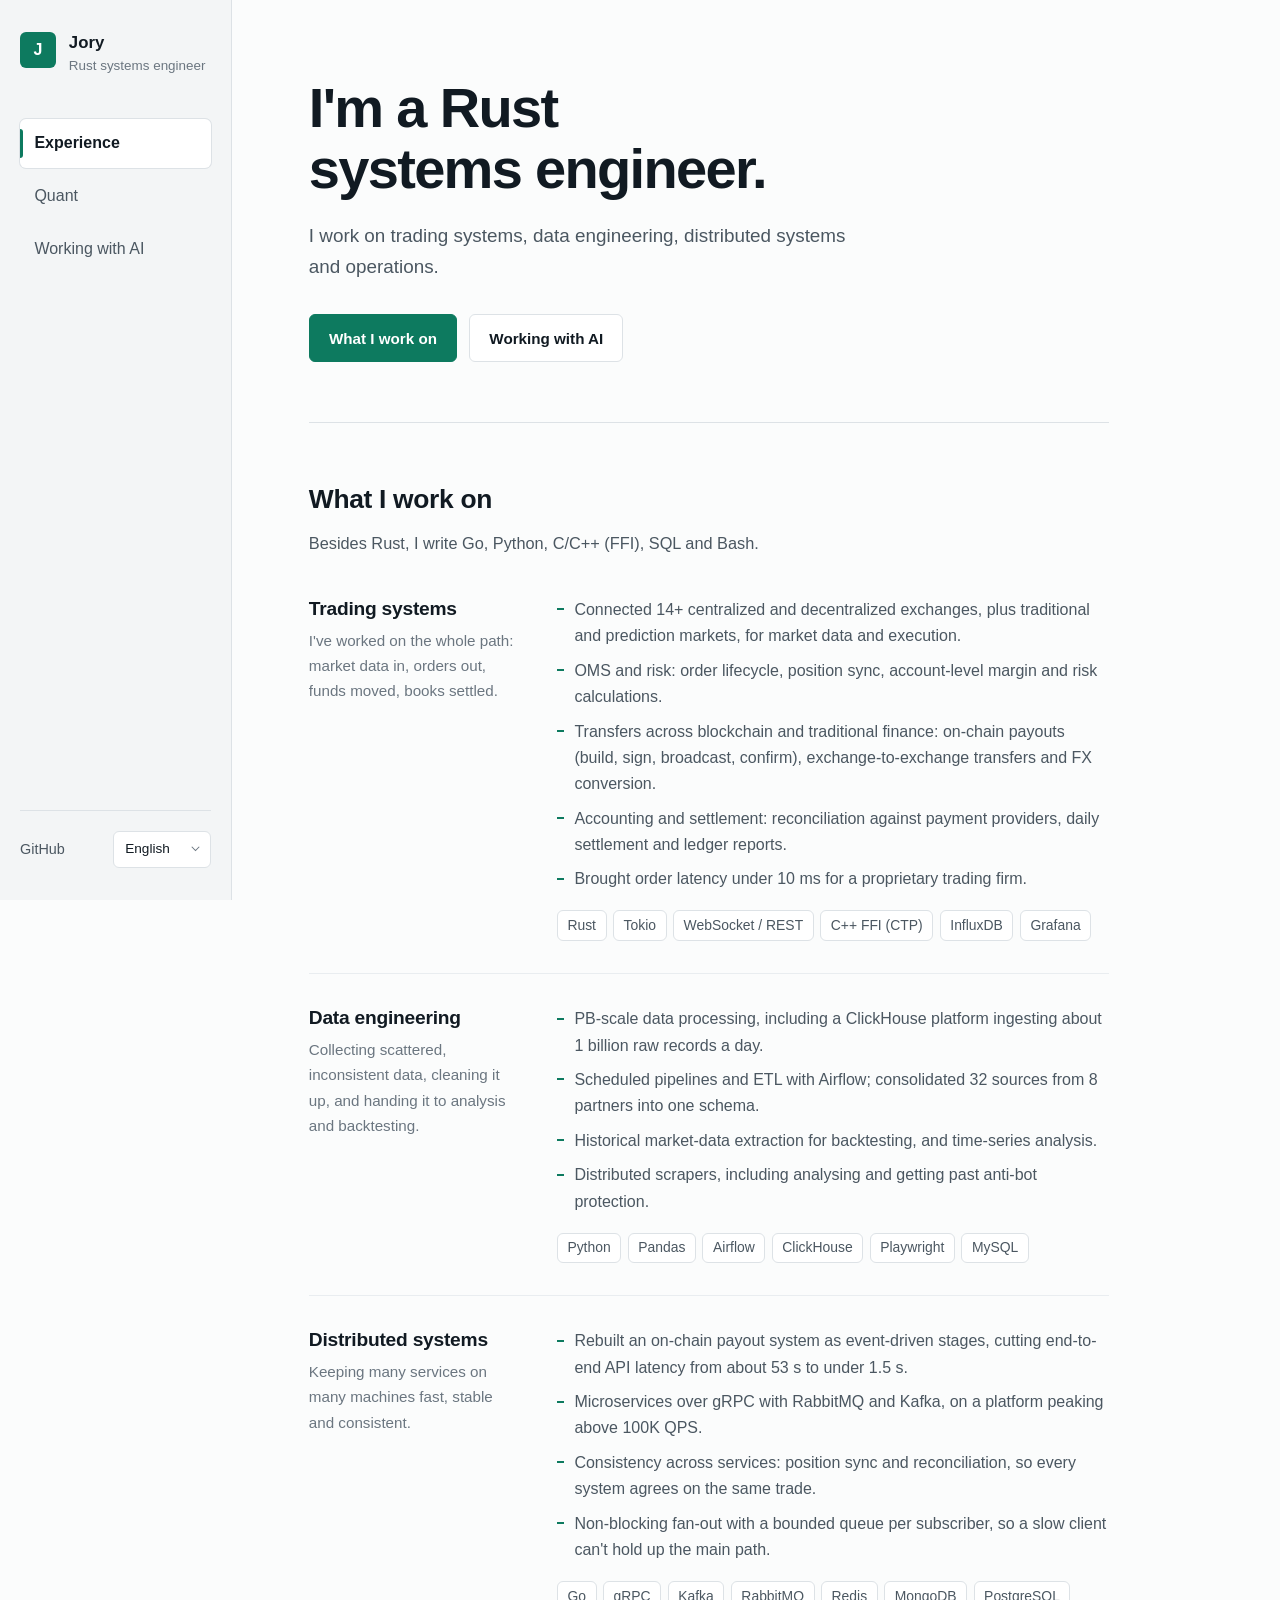
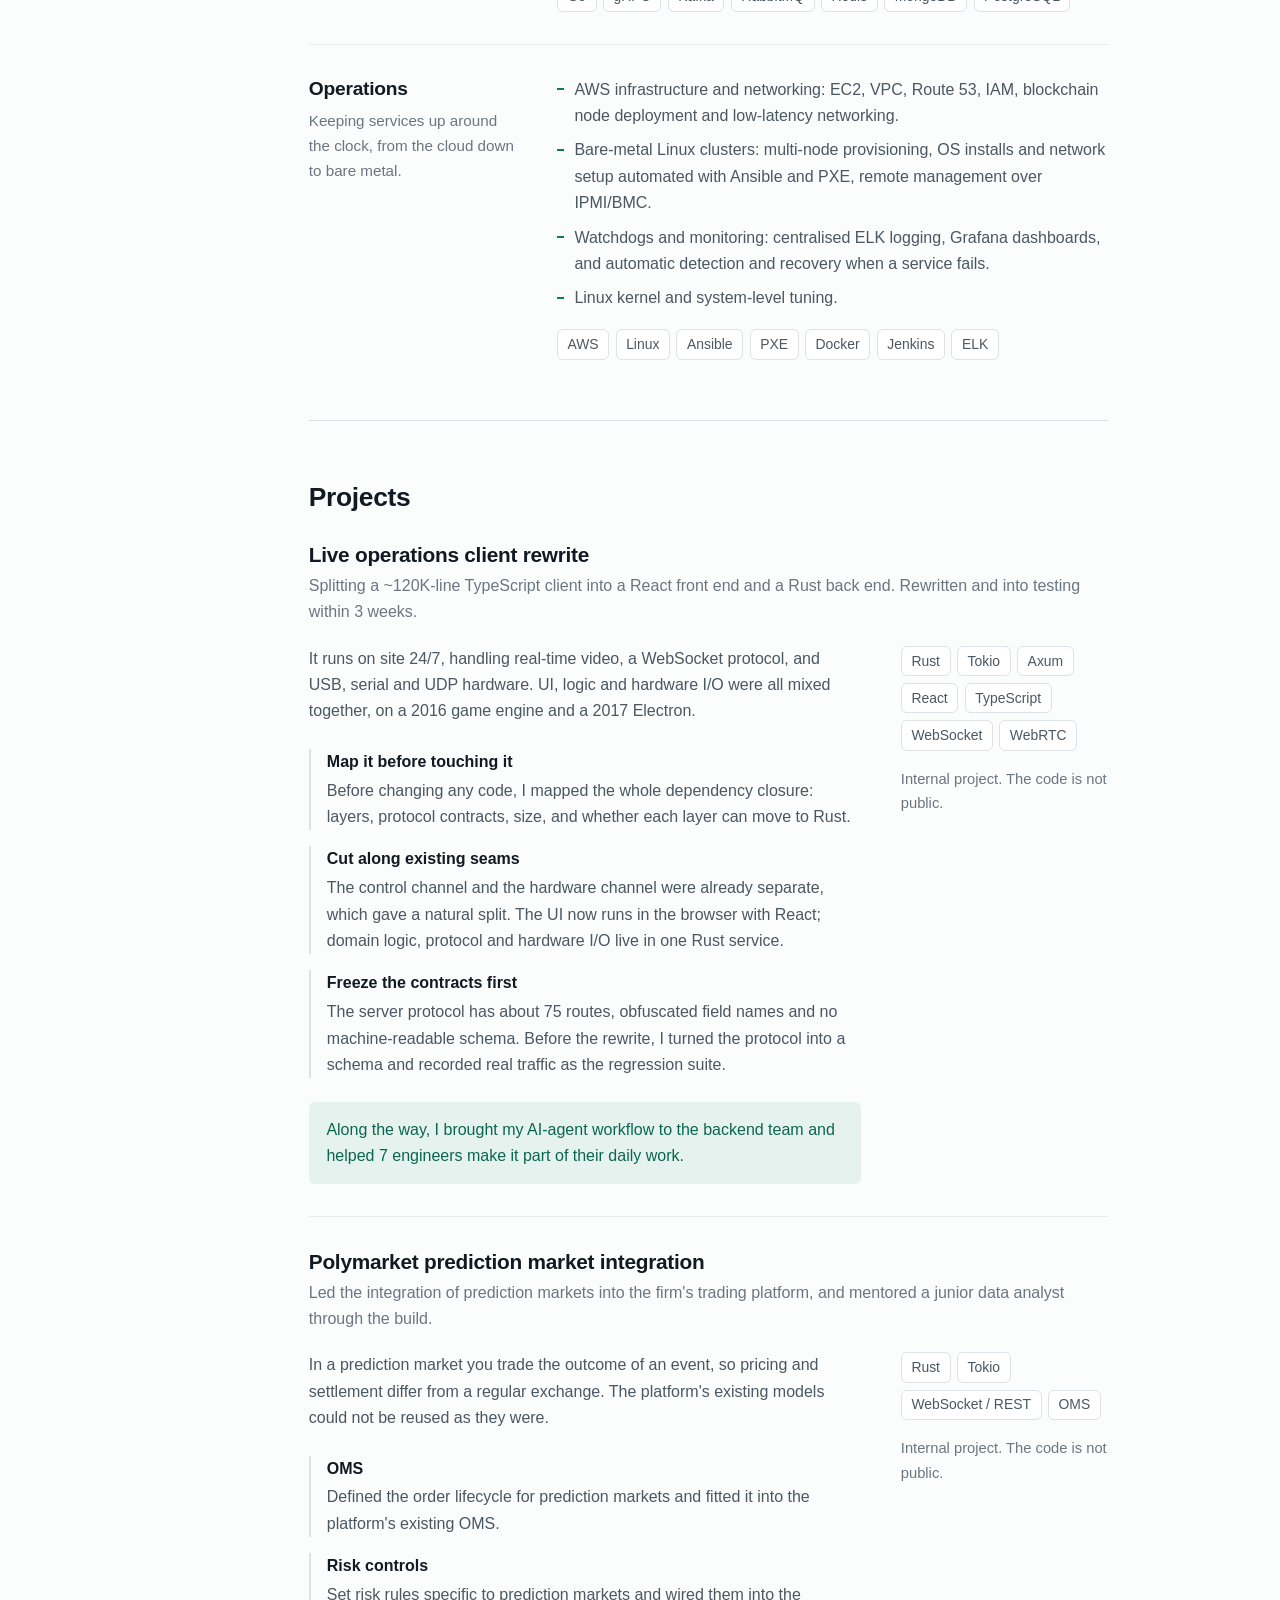
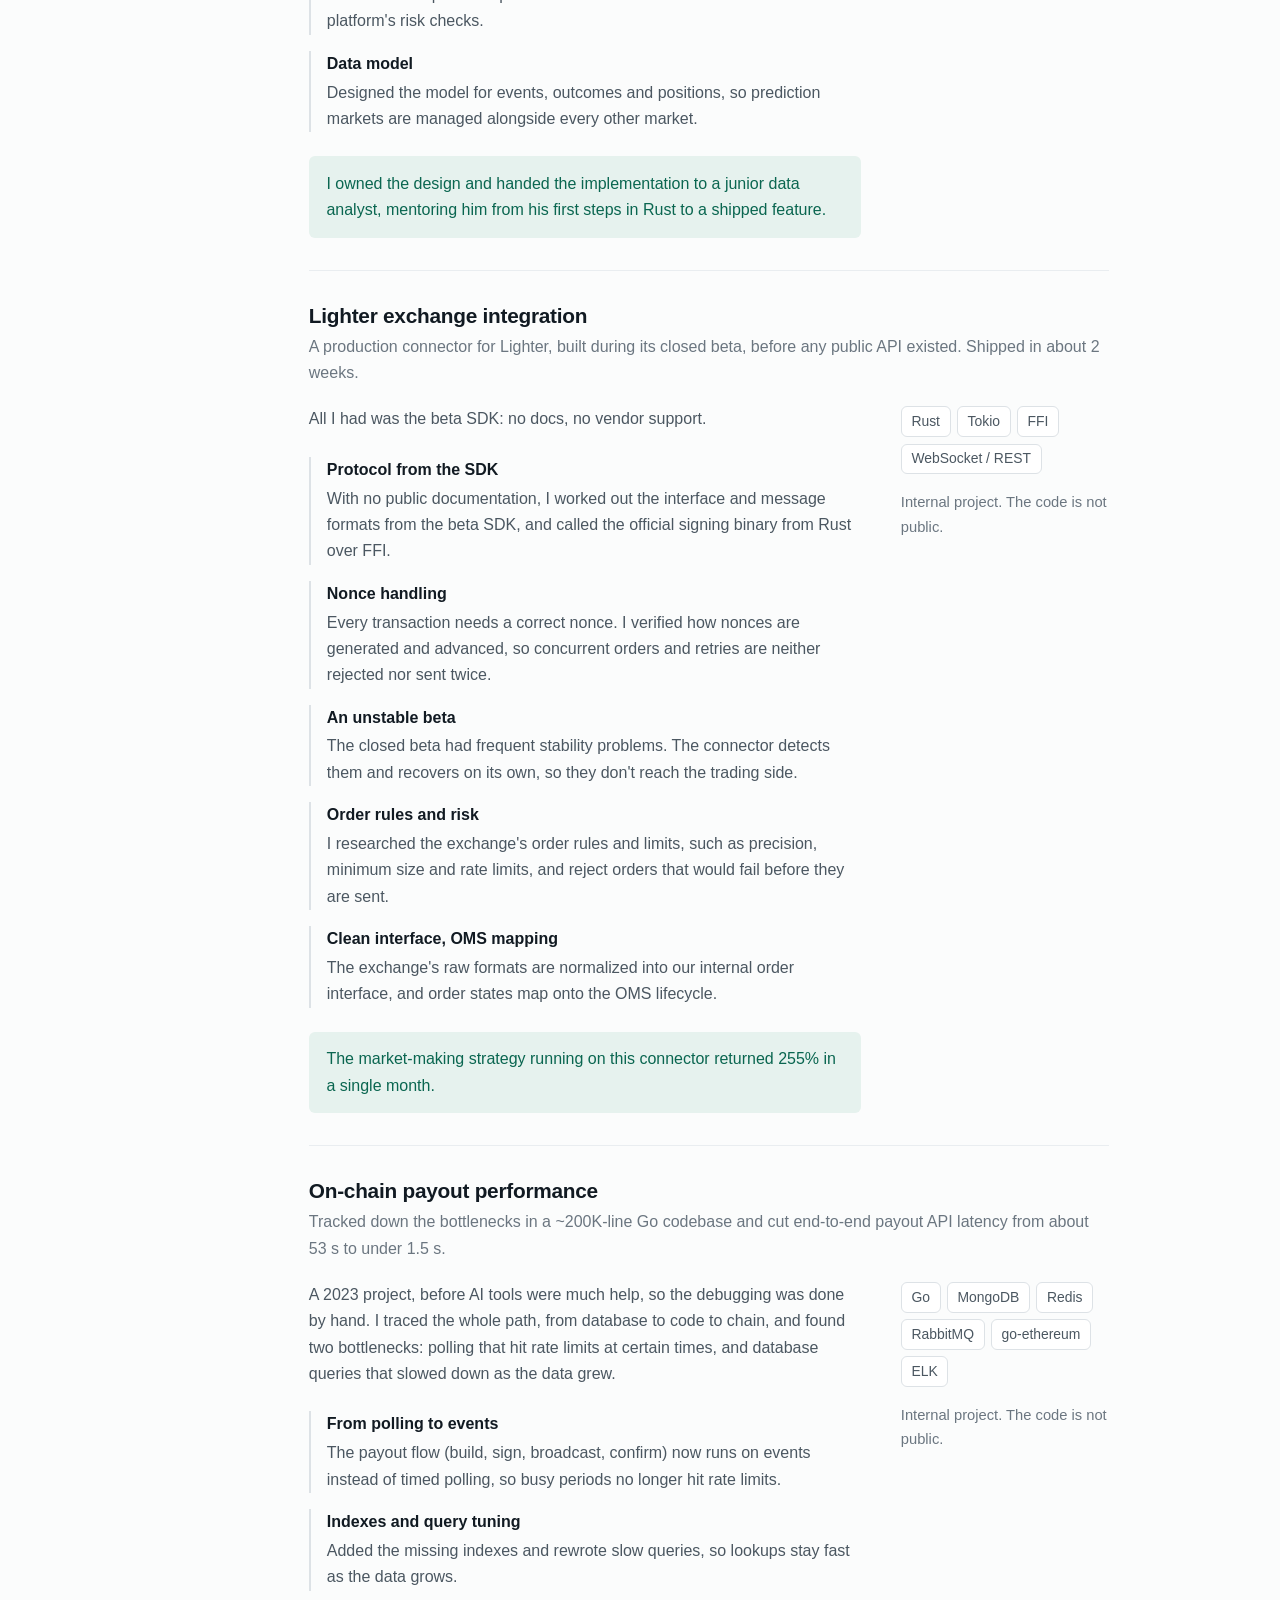
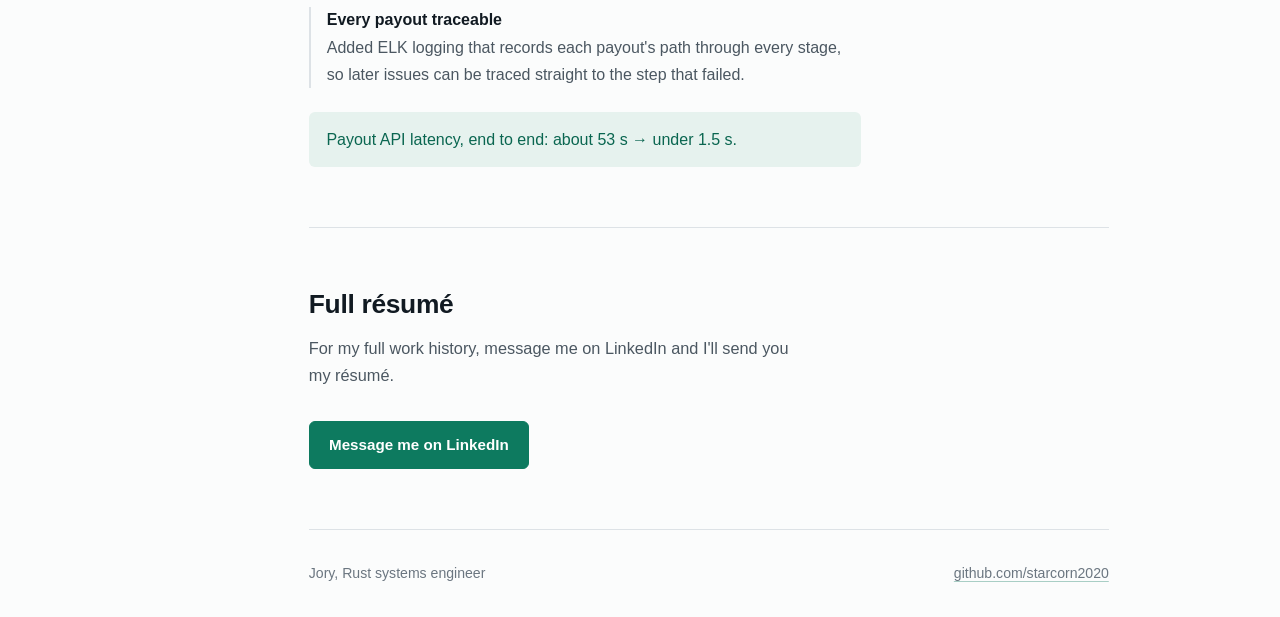
==== commit 1948dc6c: "Redesign the site into experience, quant and AI pages Split the single long page into three pages sw" ====
--- a/index.html
+++ b/index.html
@@ -3,23 +3,23 @@
 <head>
 <meta charset="utf-8">
 <meta name="viewport" content="width=device-width, initial-scale=1, viewport-fit=cover">
-<title>Jory — AI-Assisted Systems Engineering Workflow</title>
-<meta name="description" content="Evidence-grounded AI-assisted software engineering, persistent semantic memory, executable verification, Rust systems, and trading infrastructure.">
+<title>Jory | Rust systems engineer</title>
+<meta name="description" content="Jory, a Rust systems engineer: trading systems, data engineering, distributed systems and operations.">
 <meta name="author" content="Jory (starcorn2020)">
-<meta name="color-scheme" content="dark">
+<meta name="color-scheme" content="light">
 <meta name="robots" content="index, follow">
 
 <meta property="og:type" content="website">
-<meta property="og:site_name" content="Jory — AI-Assisted Systems Engineering">
-<meta property="og:title" content="Jory — AI-Assisted Systems Engineering Workflow">
-<meta property="og:description" content="Evidence-grounded AI-assisted software engineering, persistent semantic memory, executable verification, Rust systems, and trading infrastructure.">
+<meta property="og:site_name" content="Jory">
+<meta property="og:title" content="Jory | Rust systems engineer">
+<meta property="og:description" content="Jory, a Rust systems engineer: trading systems, data engineering, distributed systems and operations.">
 <meta property="og:locale" content="en_US">
-<meta name="twitter:card" content="summary_large_image">
-<meta name="twitter:title" content="Jory — AI-Assisted Systems Engineering Workflow">
-<meta name="twitter:description" content="Evidence-grounded AI-assisted software engineering, persistent semantic memory, executable verification, Rust systems, and trading infrastructure.">
+<meta name="twitter:card" content="summary">
+<meta name="twitter:title" content="Jory | Rust systems engineer">
+<meta name="twitter:description" content="Jory, a Rust systems engineer: trading systems, data engineering, distributed systems and operations.">
 
 <link rel="stylesheet" href="style.css">
-<link rel="icon" href="data:image/svg+xml,<svg xmlns='http://www.w3.org/2000/svg' viewBox='0 0 32 32'><rect width='32' height='32' rx='6' fill='%230c0e11'/><text x='16' y='22' font-family='monospace' font-size='16' fill='%23d9a441' text-anchor='middle'>J</text></svg>">
+<link rel="icon" href="data:image/svg+xml,<svg xmlns='http://www.w3.org/2000/svg' viewBox='0 0 32 32'><rect width='32' height='32' rx='6' fill='%230d7a5f'/><text x='16' y='22' font-family='monospace' font-size='16' fill='%23ffffff' text-anchor='middle'>J</text></svg>">
 
 <script>
   /* Avoid a flash of untranslated content when a non-default language is stored. */
@@ -37,560 +37,348 @@
 </script>
 </head>
 
-<body>
+<body data-page="exp">
 <a class="skip-link" href="#main" data-i18n="a11y.skip">Skip to content</a>
 
-<header class="site-head">
-  <div class="wrap head-inner">
-    <a class="brand" href="#top">
+<div class="shell">
+  <aside class="rail">
+    <a class="brand" href="index.html">
       <span class="brand-mark" aria-hidden="true">J</span>
       <span class="brand-text">
         <strong>Jory</strong>
-        <span class="brand-sub" data-i18n="nav.brandsub">AI-assisted systems engineering</span>
+        <span class="brand-role" data-i18n="foot.role">Rust systems engineer</span>
       </span>
     </a>
 
-    <button class="nav-toggle" id="navToggle" aria-expanded="false" aria-controls="navMenu" data-i18n-label="a11y.menu" aria-label="Open menu">
-      <span class="nav-toggle-bars" aria-hidden="true"></span>
-    </button>
-
-    <nav class="nav" id="navMenu" data-i18n-label="a11y.nav" aria-label="Main">
-      <ul class="nav-list">
-        <li><a href="#how" data-i18n="nav.how">Approach</a></li>
-        <li><a href="#workflow" data-i18n="nav.workflow">Workflow</a></li>
-        <li><a href="#reliability" data-i18n="nav.reliability">Reliability</a></li>
-        <li><a href="#memory" data-i18n="nav.memory">Memory</a></li>
-        <li><a href="#projects" data-i18n="nav.projects">Projects</a></li>
-        <li><a class="nav-ext" href="https://github.com/starcorn2020" target="_blank" rel="noopener noreferrer">GitHub</a></li>
-      </ul>
-
-      <div class="lang">
-        <label class="visually-hidden" for="langSelect" data-i18n="a11y.lang">Language</label>
-        <select id="langSelect" class="lang-select">
-          <option value="en">English</option>
-          <option value="zh-TW">繁體中文</option>
-          <option value="zh-CN">简体中文</option>
-          <option value="fr">Français</option>
-        </select>
+    <nav class="pages" data-i18n-label="a11y.pages" aria-label="Pages">
+      <a href="index.html" aria-current="page" data-i18n="nav.exp">Experience</a>
+      <a href="quant.html" data-i18n="nav.quant">Quant</a>
+      <a href="ai.html" data-i18n="nav.ai">Working with AI</a>
+    </nav>
+
+    <div class="rail-foot">
+      <a class="rail-link" href="https://github.com/starcorn2020" target="_blank" rel="noopener noreferrer">GitHub</a>
+      <label class="visually-hidden" for="langSelect" data-i18n="a11y.lang">Language</label>
+      <select id="langSelect" class="lang-select">
+        <option value="en">English</option>
+        <option value="zh-TW">繁體中文</option>
+        <option value="zh-CN">简体中文</option>
+        <option value="fr">Français</option>
+      </select>
+    </div>
+  </aside>
+
+<main id="main" class="content">
+
+  <section class="hero">
+    <div class="wrap">
+      <h1 data-i18n="exp.hero.title">I'm a Rust systems engineer.</h1>
+      <p class="lead" data-i18n="exp.hero.sub">I work on trading systems, data engineering, distributed systems and operations.</p>
+      <div class="cta-row">
+        <a class="btn btn-primary" href="#domains" data-i18n="exp.hero.cta">What I work on</a>
+        <a class="btn" href="ai.html" data-i18n="nav.ai">Working with AI</a>
       </div>
-    </nav>
-  </div>
-</header>
-
-<main id="main">
-
-  <!-- ══ HERO ══ -->
-  <section class="hero" id="top">
-    <div class="wrap hero-grid">
-      <div class="hero-copy">
-        <p class="kicker" data-i18n="hero.eyebrow">Rust systems &amp; trading infrastructure</p>
-        <h1 data-i18n="hero.title">I drive AI development as the architect</h1>
-        <p class="lead" data-i18n="hero.sub">Evidence-grounded agents, persistent semantic memory, executable verification, and production-oriented engineering.</p>
-        <div class="cta-row">
-          <a class="btn btn-primary" href="#workflow" data-i18n="hero.cta1">View the workflow</a>
-          <a class="btn" href="https://github.com/starcorn2020" target="_blank" rel="noopener noreferrer" data-i18n="hero.cta2">View GitHub</a>
-        </div>
-      </div>
-
-      <aside class="record" aria-labelledby="recordTitle">
-        <p class="record-head"><span id="recordTitle" data-i18n="hero.record.title">verification record</span> <span class="record-note" data-i18n="hero.record.note">schema</span></p>
-        <dl class="record-body">
-          <div><dt data-i18n="hero.record.k1">claim</dt><dd data-i18n="hero.record.v1">agent states the fan-out never blocks ingest</dd></div>
-          <div><dt data-i18n="hero.record.k2">source of truth</dt><dd data-i18n="hero.record.v2">repository code + integration test</dd></div>
-          <div><dt data-i18n="hero.record.k3">verification</dt><dd data-i18n="hero.record.v3">cargo test — executed, observed</dd></div>
-          <div><dt data-i18n="hero.record.k4">state</dt><dd><span class="state state-ok">CONFIRMED</span></dd></div>
-        </dl>
-        <p class="record-foot" data-i18n="hero.record.foot">Without the third line, the first line is only a claim.</p>
-      </aside>
     </div>
   </section>
 
-  <!-- ══ HOW I USE AI ══ -->
-  <section class="section" id="how">
+  <!-- ══ DOMAINS ══ -->
+  <section class="section" id="domains">
     <div class="wrap">
-      <header class="sec-head">
-        <p class="kicker" data-i18n="how.kicker">position</p>
-        <h2 data-i18n="how.title">How I use AI</h2>
-        <p class="lead" data-i18n="how.lead">I don't treat AI as a code-generation shortcut. I run agents inside a structured engineering workflow and work primarily as the architect and system designer. Agent output is a proposal: it has to be grounded, constrained and verified before it becomes part of a system.</p>
-      </header>
-
-      <div class="split">
-        <div class="panel">
-          <h3 class="panel-title" data-i18n="how.ai.title">The agent does</h3>
-          <ul class="tick-list">
-            <li data-i18n="how.ai.1">Project evaluation</li>
-            <li data-i18n="how.ai.2">Requirement analysis</li>
-            <li data-i18n="how.ai.4">Code generation</li>
-            <li data-i18n="how.ai.5">Refactoring</li>
-            <li data-i18n="how.ai.6">Implementation</li>
-            <li data-i18n="how.ai.7">White-box testing</li>
-            <li data-i18n="how.ai.8">Black-box testing</li>
-            <li data-i18n="how.ai.9">Integration testing</li>
-            <li data-i18n="how.ai.10">Executable validation</li>
-            <li data-i18n="how.ai.11">Documentation</li>
-            <li data-i18n="how.ai.12">Long-term project memory</li>
-          </ul>
-        </div>
-
-        <div class="panel panel-accent">
-          <h3 class="panel-title" data-i18n="how.human.title">I stay responsible for</h3>
-          <ul class="tick-list tick-list-accent">
-            <li data-i18n="how.human.1">Architecture</li>
-            <li data-i18n="how.human.2">Constraints</li>
-            <li data-i18n="how.human.3">Trade-offs</li>
-            <li data-i18n="how.human.4">Acceptance criteria</li>
-            <li data-i18n="how.human.5">Risk</li>
-            <li data-i18n="how.human.6">Verification</li>
-            <li data-i18n="how.human.7">Final decisions</li>
-          </ul>
-          <p class="panel-note" data-i18n="how.note">AI is not an authority in this workflow. It is an engineering worker whose output is reviewed like any other contribution.</p>
-        </div>
-      </div>
-    </div>
-  </section>
-
-  <!-- ══ WORKFLOW ══ -->
-  <section class="section section-alt" id="workflow">
-    <div class="wrap">
-      <header class="sec-head">
-        <p class="kicker" data-i18n="wf.kicker">process</p>
-        <h2 data-i18n="wf.title">End-to-end engineering workflow</h2>
-        <p class="lead" data-i18n="wf.lead">The same sequence runs from a first feasibility read through to what gets written back into long-term memory. Each stage has an output someone else could check.</p>
-      </header>
-
-      <ol class="timeline">
-        <li>
-          <span class="tl-num" aria-hidden="true">01</span>
-          <h3 data-i18n="wf.s1.t">Project evaluation</h3>
-          <p data-i18n="wf.s1.d">Scope, feasibility, and whether the problem is worth solving in the shape it arrived in.</p>
-        </li>
-        <li>
-          <span class="tl-num" aria-hidden="true">02</span>
-          <h3 data-i18n="wf.s2.t">Evidence collection</h3>
-          <p data-i18n="wf.s2.d">Inspect the repository, documentation, schemas, interfaces and runtime state before deciding anything.</p>
-        </li>
-        <li>
-          <span class="tl-num" aria-hidden="true">03</span>
-          <h3 data-i18n="wf.s3.t">Architecture and constraints</h3>
-          <p data-i18n="wf.s3.d">Boundaries, invariants, latency budget and failure behaviour — defined by me, stated explicitly to the agent.</p>
-        </li>
-        <li>
-          <span class="tl-num" aria-hidden="true">04</span>
-          <h3 data-i18n="wf.s4.t">Implementation planning</h3>
-          <p data-i18n="wf.s4.d">Decomposition into tasks small enough to review and verify one at a time.</p>
-        </li>
-        <li>
-          <span class="tl-num" aria-hidden="true">05</span>
-          <h3 data-i18n="wf.s5.t">AI-assisted development</h3>
-          <p data-i18n="wf.s5.d">Code generation, refactoring and test drafting, bounded by the constraints set in stage three.</p>
-        </li>
-        <li>
-          <span class="tl-num" aria-hidden="true">06</span>
-          <h3 data-i18n="wf.s6.t">Executable verification</h3>
-          <p data-i18n="wf.s6.d">Compiler, test suites, integration and black-box runs, benchmarks, runtime observation, diff review.</p>
-        </li>
-        <li>
-          <span class="tl-num" aria-hidden="true">07</span>
-          <h3 data-i18n="wf.s7.t">Post-implementation review</h3>
-          <p data-i18n="wf.s7.d">Compare the result against the acceptance criteria — not against the agent's own summary of its work.</p>
-        </li>
-        <li>
-          <span class="tl-num" aria-hidden="true">08</span>
-          <h3 data-i18n="wf.s8.t">Persistent knowledge update</h3>
-          <p data-i18n="wf.s8.d">Verified conclusions, and only verified conclusions, are written back into long-term project memory.</p>
-        </li>
-      </ol>
-
-      <div class="split split-tight">
-        <div class="panel">
-          <h3 class="panel-title" data-i18n="wf.sys1.t">System one — reliability</h3>
-          <p data-i18n="wf.sys1.d">Hallucination control. Keeps the agent grounded in the actual system rather than in model priors.</p>
-          <a class="inline-link" href="#reliability" data-i18n="wf.sys1.link">Three-layer model</a>
-        </div>
-        <div class="panel">
-          <h3 class="panel-title" data-i18n="wf.sys2.t">System two — context</h3>
-          <p data-i18n="wf.sys2.d">Persistent memory. Keeps knowledge from being lost between sessions and rediscovered at cost.</p>
-          <a class="inline-link" href="#memory" data-i18n="wf.sys2.link">Semantic memory</a>
-        </div>
-      </div>
-    </div>
-  </section>
-
-  <!-- ══ RELIABILITY ══ -->
-  <section class="section" id="reliability">
-    <div class="wrap">
-      <header class="sec-head">
-        <p class="kicker" data-i18n="rel.kicker">reliability</p>
-        <h2 data-i18n="rel.title">Three-layer hallucination control</h2>
-        <p class="lead" data-i18n="rel.lead">This does not eliminate hallucination. It is designed to reduce the risk and to make unsupported claims easy to detect — early, and by something other than the model.</p>
-      </header>
-
-      <div class="layers">
-        <article class="layer">
-          <p class="layer-num" aria-hidden="true">01</p>
-          <h3 data-i18n="rel.l1.t">Evidence-driven instruction</h3>
-          <p class="layer-rule" data-i18n="rel.l1.rule">Inspect before acting. Evidence before assumptions.</p>
-          <p data-i18n="rel.l1.d">Before implementation, the agent is instructed to inspect the real environment — code, documentation, interfaces, schemas, runtime state, data — and to bring back what it found. The instruction framework matters; the product name behind it does not. Model knowledge is never allowed to stand in as project truth.</p>
+      <h2 class="sec-title" data-i18n="exp.dom.title">What I work on</h2>
+      <p class="lead" data-i18n="exp.dom.lead">Besides Rust, I write Go, Python, C/C++ (FFI), SQL and Bash.</p>
+
+      <div class="domains">
+        <article class="domain">
+          <header class="domain-head">
+            <h3 data-i18n="exp.dom.1.t">Trading systems</h3>
+            <p data-i18n="exp.dom.1.s">I've worked on the whole path: market data in, orders out, funds moved, books settled.</p>
+          </header>
+          <div class="domain-body">
+            <ul class="domain-points">
+            <li data-i18n="exp.dom.1.1">Connected 14+ centralized and decentralized exchanges, plus traditional and prediction markets, for market data and execution.</li>
+            <li data-i18n="exp.dom.1.2">OMS and risk: order lifecycle, position sync, account-level margin and risk calculations.</li>
+            <li data-i18n="exp.dom.1.3">Transfers across blockchain and traditional finance: on-chain payouts (build, sign, broadcast, confirm), exchange-to-exchange transfers and FX conversion.</li>
+            <li data-i18n="exp.dom.1.4">Accounting and settlement: reconciliation against payment providers, daily settlement and ledger reports.</li>
+            <li data-i18n="exp.dom.1.5">Brought order latency under 10 ms for a proprietary trading firm.</li>
+            </ul>
+            <ul class="tags">
+            <li>Rust</li>
+            <li>Tokio</li>
+            <li>WebSocket / REST</li>
+            <li>C++ FFI (CTP)</li>
+            <li>InfluxDB</li>
+            <li>Grafana</li>
+            </ul>
+          </div>
         </article>
-
-        <article class="layer">
-          <p class="layer-num" aria-hidden="true">02</p>
-          <h3 data-i18n="rel.l2.t">Explicit source of truth</h3>
-          <p class="layer-rule" data-i18n="rel.l2.rule">Unknown is a valid state.</p>
-          <p data-i18n="rel.l2.d">Execution defines which sources are authoritative: repository code, architecture documents, API schemas, specifications, tests, runtime behaviour, real datasets, verified engineering decisions. Every statement carries a state, so a missing fact never quietly becomes an invented assumption.</p>
-          <ul class="states" aria-label="Claim states">
-            <li><span class="state state-ok">CONFIRMED</span></li>
-            <li><span class="state">INFERRED</span></li>
-            <li><span class="state">PENDING</span></li>
-            <li><span class="state">SPEC GAP</span></li>
-            <li><span class="state state-unknown">UNKNOWN</span></li>
-          </ul>
+        <article class="domain">
+          <header class="domain-head">
+            <h3 data-i18n="exp.dom.2.t">Data engineering</h3>
+            <p data-i18n="exp.dom.2.s">Collecting scattered, inconsistent data, cleaning it up, and handing it to analysis and backtesting.</p>
+          </header>
+          <div class="domain-body">
+            <ul class="domain-points">
+            <li data-i18n="exp.dom.2.1">PB-scale data processing, including a ClickHouse platform ingesting about 1 billion raw records a day.</li>
+            <li data-i18n="exp.dom.2.2">Scheduled pipelines and ETL with Airflow; consolidated 32 sources from 8 partners into one schema.</li>
+            <li data-i18n="exp.dom.2.3">Historical market-data extraction for backtesting, and time-series analysis.</li>
+            <li data-i18n="exp.dom.2.4">Distributed scrapers, including analysing and getting past anti-bot protection.</li>
+            </ul>
+            <ul class="tags">
+            <li>Python</li>
+            <li>Pandas</li>
+            <li>Airflow</li>
+            <li>ClickHouse</li>
+            <li>Playwright</li>
+            <li>MySQL</li>
+            </ul>
+          </div>
         </article>
-
-        <article class="layer">
-          <p class="layer-num" aria-hidden="true">03</p>
-          <h3 data-i18n="rel.l3.t">Executable verification</h3>
-          <p class="layer-rule" data-i18n="rel.l3.rule">A claim is not proof. An execution result is evidence.</p>
-          <p data-i18n="rel.l3.d">An agent saying that something works proves nothing. Authority belongs to executable systems and observable results, not to the model's explanation of its own output.</p>
-          <ul class="chips chips-mono" aria-label="Verification methods">
-            <li>cargo check</li>
-            <li>cargo test</li>
-            <li data-i18n="rel.l3.m1">integration tests</li>
-            <li data-i18n="rel.l3.m2">white-box tests</li>
-            <li data-i18n="rel.l3.m3">black-box tests</li>
-            <li data-i18n="rel.l3.m4">benchmarks</li>
-            <li data-i18n="rel.l3.m5">runtime observation</li>
-            <li data-i18n="rel.l3.m6">real queries, real output</li>
-            <li>git diff</li>
-          </ul>
+        <article class="domain">
+          <header class="domain-head">
+            <h3 data-i18n="exp.dom.3.t">Distributed systems</h3>
+            <p data-i18n="exp.dom.3.s">Keeping many services on many machines fast, stable and consistent.</p>
+          </header>
+          <div class="domain-body">
+            <ul class="domain-points">
+            <li data-i18n="exp.dom.3.1">Rebuilt an on-chain payout system as event-driven stages, cutting end-to-end API latency from about 53 s to under 1.5 s.</li>
+            <li data-i18n="exp.dom.3.2">Microservices over gRPC with RabbitMQ and Kafka, on a platform peaking above 100K QPS.</li>
+            <li data-i18n="exp.dom.3.3">Consistency across services: position sync and reconciliation, so every system agrees on the same trade.</li>
+            <li data-i18n="exp.dom.3.4">Non-blocking fan-out with a bounded queue per subscriber, so a slow client can't hold up the main path.</li>
+            </ul>
+            <ul class="tags">
+            <li>Go</li>
+            <li>gRPC</li>
+            <li>Kafka</li>
+            <li>RabbitMQ</li>
+            <li>Redis</li>
+            <li>MongoDB</li>
+            <li>PostgreSQL</li>
+            </ul>
+          </div>
+        </article>
+        <article class="domain">
+          <header class="domain-head">
+            <h3 data-i18n="exp.dom.4.t">Operations</h3>
+            <p data-i18n="exp.dom.4.s">Keeping services up around the clock, from the cloud down to bare metal.</p>
+          </header>
+          <div class="domain-body">
+            <ul class="domain-points">
+            <li data-i18n="exp.dom.4.1">AWS infrastructure and networking: EC2, VPC, Route 53, IAM, blockchain node deployment and low-latency networking.</li>
+            <li data-i18n="exp.dom.4.2">Bare-metal Linux clusters: multi-node provisioning, OS installs and network setup automated with Ansible and PXE, remote management over IPMI/BMC.</li>
+            <li data-i18n="exp.dom.4.3">Watchdogs and monitoring: centralised ELK logging, Grafana dashboards, and automatic detection and recovery when a service fails.</li>
+            <li data-i18n="exp.dom.4.4">Linux kernel and system-level tuning.</li>
+            </ul>
+            <ul class="tags">
+            <li>AWS</li>
+            <li>Linux</li>
+            <li>Ansible</li>
+            <li>PXE</li>
+            <li>Docker</li>
+            <li>Jenkins</li>
+            <li>ELK</li>
+            </ul>
+          </div>
         </article>
       </div>
-
-      <figure class="figure">
-        <figcaption class="fig-cap" data-i18n="rel.fig.cap">Diagram A — how a claim becomes a verified result</figcaption>
-        <ol class="flow flow-row">
-          <li data-i18n="rel.fig.n1">Instruction</li>
-          <li data-i18n="rel.fig.n2">Evidence collection</li>
-          <li data-i18n="rel.fig.n3">Source of truth</li>
-          <li data-i18n="rel.fig.n4">Implementation</li>
-          <li class="flow-end" data-i18n="rel.fig.n5">Executable verification</li>
-        </ol>
-      </figure>
     </div>
   </section>
 
-  <!-- ══ MEMORY ══ -->
-  <section class="section section-alt" id="memory">
+  <!-- ══ PROJECTS ══ -->
+  <section class="section" id="projects">
     <div class="wrap">
-      <header class="sec-head">
-        <p class="kicker" data-i18n="mem.kicker">context</p>
-        <h2 data-i18n="mem.title">Persistent semantic memory</h2>
-        <p class="lead" data-i18n="mem.lead">Long projects run across many sessions and many agent contexts. I keep engineering knowledge in a document-backed external memory and retrieve it semantically, instead of reloading an entire knowledge base into every session.</p>
-      </header>
-
-      <div class="mem-grid">
-        <figure class="figure figure-flush">
-          <figcaption class="fig-cap" data-i18n="mem.fig.cap">Diagram B — retrieval and write-back loop</figcaption>
-          <ol class="flow">
-            <li data-i18n="mem.fig.n1">Notion / Markdown knowledge base</li>
-            <li data-i18n="mem.fig.n2">Structured project documents</li>
-            <li data-i18n="mem.fig.n3">Chunking and embeddings</li>
-            <li data-i18n="mem.fig.n4">Vector similarity retrieval</li>
-            <li data-i18n="mem.fig.n5">Relevant context selection</li>
-            <li data-i18n="mem.fig.n6">Agent context injection</li>
-            <li data-i18n="mem.fig.n7">Development session</li>
-            <li data-i18n="mem.fig.n8">Verified findings</li>
-            <li class="flow-end" data-i18n="mem.fig.n9">Knowledge base update</li>
-          </ol>
-        </figure>
-
-        <div class="mem-side">
-          <div class="panel">
-            <h3 class="panel-title" data-i18n="mem.holds.t">What the memory holds</h3>
-            <ul class="tick-list">
-              <li data-i18n="mem.holds.1">Notion workspace and structured Markdown</li>
-              <li data-i18n="mem.holds.2">Project and architecture documentation</li>
-              <li data-i18n="mem.holds.3">Decision records</li>
-              <li data-i18n="mem.holds.4">Research and implementation notes</li>
-              <li data-i18n="mem.holds.5">Verified findings</li>
-            </ul>
-          </div>
-
-          <div class="panel">
-            <h3 class="panel-title" data-i18n="mem.honest.t">What vector search does, and doesn't</h3>
-            <p data-i18n="mem.honest.d">Vector similarity does not guarantee correctness. It improves retrieval relevance and context precision: the agent sees the most semantically relevant documents instead of an indiscriminate dump of the whole knowledge base.</p>
-            <p class="panel-sub" data-i18n="mem.reduce.t">It reduces:</p>
-            <ul class="tick-list">
-              <li data-i18n="mem.reduce.1">Irrelevant context</li>
-              <li data-i18n="mem.reduce.2">Context dilution</li>
-              <li data-i18n="mem.reduce.3">Cross-session knowledge loss</li>
-              <li data-i18n="mem.reduce.4">Repeated rediscovery of the same facts</li>
-            </ul>
-          </div>
-        </div>
-      </div>
-
-      <div class="gate">
-        <div class="gate-copy">
-          <h3 data-i18n="mem.gate.t">The write-back gate</h3>
-          <p data-i18n="mem.gate.d">Only verified conclusions are promoted into persistent memory. This is what keeps a hallucination from being stored once and then retrieved as established fact by every session after it.</p>
-        </div>
-        <ol class="flow flow-row flow-compact">
-          <li data-i18n="mem.gate.n1">Agent output</li>
-          <li data-i18n="mem.gate.n2">Verification</li>
-          <li data-i18n="mem.gate.n3">Verified knowledge</li>
-          <li class="flow-end" data-i18n="mem.gate.n4">Persistent memory</li>
-        </ol>
-      </div>
-
-      <ul class="chips" aria-label="Terminology">
-        <li data-i18n="mem.term.1">Document-backed external memory</li>
-        <li data-i18n="mem.term.2">Semantic retrieval</li>
-        <li data-i18n="mem.term.3">Persistent engineering memory</li>
-        <li data-i18n="mem.term.4">RAG-style context retrieval</li>
-        <li data-i18n="mem.term.5">Vector similarity search</li>
-        <li data-i18n="mem.term.6">Context injection</li>
-      </ul>
-    </div>
-  </section>
-
-  <!-- ══ ARCHITECT-LED ══ -->
-  <section class="section" id="architect">
-    <div class="wrap">
-      <header class="sec-head">
-        <p class="kicker" data-i18n="arch.kicker">role</p>
-        <h2 data-i18n="arch.title">Architect-led development</h2>
-        <p class="lead" data-i18n="arch.lead">I increasingly work at the architecture and orchestration layer rather than typing every implementation detail by hand. This is AI-augmented engineering — the judgement, the constraints and the accountability stay with me.</p>
-      </header>
-
-      <div class="arch-grid">
-        <ol class="flow flow-chain">
-          <li data-i18n="arch.n1">Define system boundaries</li>
-          <li data-i18n="arch.n2">Define constraints</li>
-          <li data-i18n="arch.n3">Break down tasks</li>
-          <li data-i18n="arch.n4">Delegate to agents</li>
-          <li data-i18n="arch.n5">Review implementation</li>
-          <li data-i18n="arch.n6">Verify results</li>
-          <li class="flow-end" data-i18n="arch.n7">Integrate knowledge</li>
-        </ol>
-
-        <div class="arch-side">
-          <h3 class="panel-title" data-i18n="arch.used.t">Used on real engineering work</h3>
-          <ul class="two-col">
-            <li data-i18n="arch.used.1">Project feasibility evaluation</li>
-            <li data-i18n="arch.used.2">Legacy system analysis</li>
-            <li data-i18n="arch.used.3">Software architecture</li>
-            <li data-i18n="arch.used.4">System decomposition</li>
-            <li data-i18n="arch.used.5">Implementation planning</li>
-            <li data-i18n="arch.used.6">Rust code generation</li>
-            <li data-i18n="arch.used.7">Refactoring</li>
-            <li data-i18n="arch.used.8">White-box testing</li>
-            <li data-i18n="arch.used.9">Black-box testing</li>
-            <li data-i18n="arch.used.10">Integration testing</li>
-            <li data-i18n="arch.used.11">Debugging</li>
-            <li data-i18n="arch.used.12">Performance evaluation</li>
-            <li data-i18n="arch.used.13">Post-implementation review</li>
-            <li data-i18n="arch.used.14">Technical documentation</li>
-          </ul>
-          <ul class="chips" aria-label="Framing">
-            <li data-i18n="arch.tag.1">AI-augmented engineering</li>
-            <li data-i18n="arch.tag.2">Architect-led agent development</li>
-            <li data-i18n="arch.tag.3">Evidence-grounded agent workflow</li>
-          </ul>
-        </div>
-      </div>
-    </div>
-  </section>
-
-  <!-- ══ CASE STUDIES ══ -->
-  <section class="section section-alt" id="projects">
-    <div class="wrap">
-      <header class="sec-head">
-        <p class="kicker" data-i18n="proj.kicker">evidence</p>
-        <h2 data-i18n="proj.title">AI-assisted engineering case studies</h2>
-        <p class="lead" data-i18n="proj.lead">Two Rust projects built with this workflow. Both repositories are public; the reasoning is in the READMEs.</p>
-      </header>
-
-      <!-- PROJECT 1 -->
-      <article class="case">
+      <h2 class="sec-title" data-i18n="exp.proj.title">Projects</h2>
+
+      <article class="case" id="live-ops-client">
         <header class="case-head">
-          <div>
-            <h3 class="case-name">Market Data Service</h3>
-            <p class="case-tag" data-i18n="p1.tagline">Rust market-data middleware. Take-home engineering assignment from a leading trading firm.</p>
-          </div>
-          <a class="btn btn-small" href="https://github.com/starcorn2020/market-data-service" target="_blank" rel="noopener noreferrer" data-i18n="proj.repo">Repository</a>
+          <h3 class="case-name" data-i18n="p1.name">Live operations client rewrite</h3>
+          <p class="case-tag" data-i18n="p1.tagline">Splitting a ~120K-line TypeScript client into a React front end and a Rust back end. Rewritten and into testing within 3 weeks.</p>
         </header>
 
         <div class="case-body">
           <div class="case-main">
-            <h4 class="case-label" data-i18n="proj.bg">Background</h4>
-            <p data-i18n-html="p1.bg">The upstream emits a continuous stream of <code>BookMessage</code> order-book updates across many instruments. The service has to maintain the latest snapshot per instrument, serve request/response snapshot access, publish real-time updates to many subscribers, isolate slow consumers, and keep slow or disconnected clients away from the ingest hot path — for local and remote clients alike. Transport, fan-out behaviour, snapshot representation and wire subscription semantics were deliberately left open as engineering design decisions.</p>
-
-            <h4 class="case-label" data-i18n="proj.decisions">Key decisions</h4>
+            <p data-i18n="p1.bg">It runs on site 24/7, handling real-time video, a WebSocket protocol, and USB, serial and UDP hardware. UI, logic and hardware I/O were all mixed together, on a 2016 game engine and a 2017 Electron.</p>
+
             <dl class="dec-list">
               <div>
-                <dt data-i18n="p1.d1.t">Non-blocking ingest</dt>
-                <dd data-i18n="p1.d1.d">The hot path never waits on subscribers. Fan-out is non-blocking, so a slow consumer cannot back-pressure ingest.</dd>
-              </div>
-              <div>
-                <dt data-i18n="p1.d2.t">Subscriber isolation</dt>
-                <dd data-i18n="p1.d2.d">Each subscriber gets an independent bounded queue. When a queue fills, messages are dropped for that subscriber alone, and a cumulative dropped-message count makes the loss observable rather than silent.</dd>
-              </div>
-              <div>
-                <dt data-i18n="p1.d3.t">Clear abstraction boundary</dt>
-                <dd data-i18n-html="p1.d3.d">The upstream simulator sits behind an <code>Upstream</code> trait, so the real production feed can replace it without changing the rest of the service.</dd>
-              </div>
-              <div>
-                <dt data-i18n="p1.d4.t">Transport</dt>
-                <dd data-i18n="p1.d4.d">gRPC over HTTP/2 for cross-host clients: request/response for snapshots, server streaming for subscriptions.</dd>
+                <dt data-i18n="p1.d1.t">Map it before touching it</dt>
+                <dd data-i18n="p1.d1.d">Before changing any code, I mapped the whole dependency closure: layers, protocol contracts, size, and whether each layer can move to Rust.</dd>
+              </div>
+              <div>
+                <dt data-i18n="p1.d2.t">Cut along existing seams</dt>
+                <dd data-i18n="p1.d2.d">The control channel and the hardware channel were already separate, which gave a natural split. The UI now runs in the browser with React; domain logic, protocol and hardware I/O live in one Rust service.</dd>
+              </div>
+              <div>
+                <dt data-i18n="p1.d3.t">Freeze the contracts first</dt>
+                <dd data-i18n="p1.d3.d">The server protocol has about 75 routes, obfuscated field names and no machine-readable schema. Before the rewrite, I turned the protocol into a schema and recorded real traffic as the regression suite.</dd>
               </div>
             </dl>
 
-            <h4 class="case-label" data-i18n="proj.tradeoff">Trade-off philosophy</h4>
-            <p data-i18n="p1.trade">The design deliberately favours predictability, failure isolation, correctness and operational safety, while keeping the hot path low-latency and non-blocking.</p>
-            <blockquote class="quote">
-              <p data-i18n="p1.feedback">In the interview discussion, the interviewer described the design as "the safest" among the submissions. I read that as the result of a deliberate trade-off rather than a verdict on which submission was best: a conservative architecture balancing low latency against subscriber isolation, explicit failure behaviour and operational safety.</p>
-            </blockquote>
+            <p class="callout" data-i18n="p1.callout">Along the way, I brought my AI-agent workflow to the backend team and helped 7 engineers make it part of their daily work.</p>
           </div>
 
           <aside class="case-side">
-            <figure class="figure figure-flush">
-              <figcaption class="fig-cap" data-i18n="p1.fig.cap">Ingest and fan-out path</figcaption>
-              <div class="tree" role="img" data-i18n-label="p1.fig.alt" aria-label="FeedSubscriber feeds the ingest loop, which writes latest snapshots into a DashMap and publishes to a pub/sub bus with one bounded queue per subscriber, exposed over tonic gRPC.">
-                <ol class="tree-list" aria-hidden="true">
-                  <li class="tree-node">FeedSubscriber</li>
-                  <li class="tree-node">ingest_loop</li>
-                  <li class="tree-branch">
-                    <ul>
-                      <li>
-                        <span class="tree-leaf" data-i18n="p1.fig.snap">latest snapshots</span>
-                        <span class="tree-leaf">DashMap</span>
-                      </li>
-                      <li>
-                        <span class="tree-leaf" data-i18n="p1.fig.bus">pub/sub bus</span>
-                        <span class="tree-leaf" data-i18n="p1.fig.queue">per-subscriber bounded queue</span>
-                      </li>
-                    </ul>
-                  </li>
-                  <li class="tree-node tree-out">tonic gRPC</li>
-                </ol>
-              </div>
-            </figure>
-
-            <h4 class="case-label" data-i18n="proj.myrole">My role</h4>
-            <p class="small" data-i18n="p1.role">System design, constraints, latency and failure requirements, and every trade-off decision.</p>
-
-            <h4 class="case-label" data-i18n="proj.airole">The agent's role</h4>
-            <p class="small" data-i18n="p1.ai">Interpreting the assignment, exploring architectures, laying out trade-offs, implementation planning, Rust code generation, test planning, review support, verification runs.</p>
-
-            <h4 class="case-label" data-i18n="proj.stack">Stack</h4>
-            <ul class="chips chips-mono" aria-label="Technologies">
+            <ul class="tags">
               <li>Rust</li>
-              <li>tonic gRPC</li>
               <li>Tokio</li>
-              <li>DashMap</li>
-              <li data-i18n="p1.stack.1">bounded queues</li>
-              <li data-i18n="p1.stack.2">deterministic integration tests</li>
-            </ul>
-
-            <h4 class="case-label" data-i18n="proj.read">Read more</h4>
-            <ul class="link-list">
-              <li><a href="https://github.com/starcorn2020/market-data-service/blob/master/README.md" target="_blank" rel="noopener noreferrer" data-i18n="p1.link.assignment">Original assignment</a></li>
-              <li><a href="https://github.com/starcorn2020/market-data-service/blob/master/crates/marketdata-service/README.md" target="_blank" rel="noopener noreferrer" data-i18n="p1.link.impl">Implementation and design notes</a></li>
-            </ul>
+              <li>Axum</li>
+              <li>React</li>
+              <li>TypeScript</li>
+              <li>WebSocket</li>
+              <li>WebRTC</li>
+            </ul>
+            <p class="note" data-i18n="proj.private">Internal project. The code is not public.</p>
           </aside>
         </div>
       </article>
 
-      <!-- PROJECT 2 -->
-      <article class="case">
+      <article class="case" id="polymarket">
         <header class="case-head">
-          <div>
-            <h3 class="case-name">EdgeX Singer</h3>
-            <p class="case-tag" data-i18n="p2.tagline">A Rust-side Stark signing compatibility layer, built for an EdgeX exchange integration.</p>
-          </div>
-          <a class="btn btn-small" href="https://github.com/starcorn2020/edgex_singer" target="_blank" rel="noopener noreferrer" data-i18n="proj.repo">Repository</a>
+          <h3 class="case-name" data-i18n="pm.name">Polymarket prediction market integration</h3>
+          <p class="case-tag" data-i18n="pm.tagline">Led the integration of prediction markets into the firm's trading platform, and mentored a junior data analyst through the build.</p>
         </header>
 
         <div class="case-body">
           <div class="case-main">
-            <h4 class="case-label" data-i18n="proj.bg">Background</h4>
-            <p data-i18n="p2.bg">While building an EdgeX exchange integration at Binquant, the exchange required Stark-based cryptographic signing. The Rust StarkNet-related libraries available at the time did not produce signatures compatible with the exchange's required authentication flow. I researched the requirement and decomposed the underlying algorithm myself, then directed AI to produce the Rust implementation and reworked the code by hand until the exchange accepted the signatures. AI was nowhere near autonomous at that point — a large part of this was carried by hand.</p>
-
-            <h4 class="case-label" data-i18n="proj.problem">Engineering problem</h4>
-            <p data-i18n="p2.prob">Reproducing the signing pipeline end to end: StarkCurve elliptic-curve operations, Pedersen hashing, order hash construction, deterministic signing, L2 order fields, fee calculation and key derivation — each step matching the exchange byte for byte, because a signature is either accepted or it is not.</p>
-
-            <h4 class="case-label" data-i18n="proj.outcome">Outcome</h4>
-            <p data-i18n="p2.outcome">A working Rust implementation that produces signatures the exchange accepts, integrated into the trading-system's exchange connectivity workflow.</p>
-            <p class="note" data-i18n="p2.note">This is an implementation and compatibility solution. StarkCurve, Pedersen hashing and the StarkNet signing scheme are existing designs; the work here is reproducing them correctly in Rust.</p>
+            <p data-i18n="pm.bg">In a prediction market you trade the outcome of an event, so pricing and settlement differ from a regular exchange. The platform's existing models could not be reused as they were.</p>
+
+            <dl class="dec-list">
+              <div>
+                <dt data-i18n="pm.d1.t">OMS</dt>
+                <dd data-i18n="pm.d1.d">Defined the order lifecycle for prediction markets and fitted it into the platform's existing OMS.</dd>
+              </div>
+              <div>
+                <dt data-i18n="pm.d2.t">Risk controls</dt>
+                <dd data-i18n="pm.d2.d">Set risk rules specific to prediction markets and wired them into the platform's risk checks.</dd>
+              </div>
+              <div>
+                <dt data-i18n="pm.d3.t">Data model</dt>
+                <dd data-i18n="pm.d3.d">Designed the model for events, outcomes and positions, so prediction markets are managed alongside every other market.</dd>
+              </div>
+            </dl>
+
+            <p class="callout" data-i18n="pm.callout">I owned the design and handed the implementation to a junior data analyst, mentoring him from his first steps in Rust to a shipped feature.</p>
           </div>
 
           <aside class="case-side">
-            <h4 class="case-label" data-i18n="p2.impl.t">Implemented components</h4>
-            <ul class="chips chips-mono" aria-label="Implemented components">
-              <li>ec_add</li>
-              <li>ec_double</li>
-              <li>mod_inverse</li>
-              <li data-i18n="p2.impl.1">Pedersen hash</li>
-              <li data-i18n="p2.impl.2">limit-order hash</li>
-              <li data-i18n="p2.impl.3">StarkNet-style signing</li>
-              <li data-i18n="p2.impl.4">L2 order-field construction</li>
-              <li data-i18n="p2.impl.5">private-key derivation</li>
-            </ul>
-
-            <h4 class="case-label" data-i18n="proj.airole">The agent's role</h4>
-            <p class="small" data-i18n="p2.ai">Producing Rust code against the algorithm breakdown I had already worked out, comparing existing implementations, generating implementation scaffolding, and validating intermediate calculations against known values.</p>
-
-            <h4 class="case-label" data-i18n="proj.myrole">My role</h4>
-            <p class="small" data-i18n="p2.role">Researching the exchange's signing requirement, decomposing the underlying cryptographic algorithm, directing and rewriting the generated code, verifying compatibility against the exchange, and integrating the result into the trading system.</p>
-
-            <h4 class="case-label" data-i18n="proj.stack">Stack</h4>
-            <ul class="chips chips-mono" aria-label="Technologies">
+            <ul class="tags">
               <li>Rust</li>
-              <li>num-bigint</li>
-              <li>starknet-crypto</li>
-              <li>serde</li>
-              <li>rust_decimal</li>
-            </ul>
+              <li>Tokio</li>
+              <li>WebSocket / REST</li>
+              <li>OMS</li>
+            </ul>
+            <p class="note" data-i18n="proj.private">Internal project. The code is not public.</p>
           </aside>
         </div>
       </article>
+
+      <article class="case" id="lighter">
+        <header class="case-head">
+          <h3 class="case-name" data-i18n="lt.name">Lighter exchange integration</h3>
+          <p class="case-tag" data-i18n="lt.tagline">A production connector for Lighter, built during its closed beta, before any public API existed. Shipped in about 2 weeks.</p>
+        </header>
+
+        <div class="case-body">
+          <div class="case-main">
+            <p data-i18n="lt.bg">All I had was the beta SDK: no docs, no vendor support.</p>
+
+            <dl class="dec-list">
+              <div>
+                <dt data-i18n="lt.d1.t">Protocol from the SDK</dt>
+                <dd data-i18n="lt.d1.d">With no public documentation, I worked out the interface and message formats from the beta SDK, and called the official signing binary from Rust over FFI.</dd>
+              </div>
+              <div>
+                <dt data-i18n="lt.d2.t">Nonce handling</dt>
+                <dd data-i18n="lt.d2.d">Every transaction needs a correct nonce. I verified how nonces are generated and advanced, so concurrent orders and retries are neither rejected nor sent twice.</dd>
+              </div>
+              <div>
+                <dt data-i18n="lt.d3.t">An unstable beta</dt>
+                <dd data-i18n="lt.d3.d">The closed beta had frequent stability problems. The connector detects them and recovers on its own, so they don't reach the trading side.</dd>
+              </div>
+              <div>
+                <dt data-i18n="lt.d4.t">Order rules and risk</dt>
+                <dd data-i18n="lt.d4.d">I researched the exchange's order rules and limits, such as precision, minimum size and rate limits, and reject orders that would fail before they are sent.</dd>
+              </div>
+              <div>
+                <dt data-i18n="lt.d5.t">Clean interface, OMS mapping</dt>
+                <dd data-i18n="lt.d5.d">The exchange's raw formats are normalized into our internal order interface, and order states map onto the OMS lifecycle.</dd>
+              </div>
+            </dl>
+
+            <p class="callout" data-i18n="lt.callout">The market-making strategy running on this connector returned 255% in a single month.</p>
+          </div>
+
+          <aside class="case-side">
+            <ul class="tags">
+              <li>Rust</li>
+              <li>Tokio</li>
+              <li>FFI</li>
+              <li>WebSocket / REST</li>
+            </ul>
+            <p class="note" data-i18n="proj.private">Internal project. The code is not public.</p>
+          </aside>
+        </div>
+      </article>
+
+      <article class="case" id="payout">
+        <header class="case-head">
+          <h3 class="case-name" data-i18n="lj.name">On-chain payout performance</h3>
+          <p class="case-tag" data-i18n="lj.tagline">Tracked down the bottlenecks in a ~200K-line Go codebase and cut end-to-end payout API latency from about 53 s to under 1.5 s.</p>
+        </header>
+
+        <div class="case-body">
+          <div class="case-main">
+            <p data-i18n="lj.bg">A 2023 project, before AI tools were much help, so the debugging was done by hand. I traced the whole path, from database to code to chain, and found two bottlenecks: polling that hit rate limits at certain times, and database queries that slowed down as the data grew.</p>
+
+            <dl class="dec-list">
+              <div>
+                <dt data-i18n="lj.d1.t">From polling to events</dt>
+                <dd data-i18n="lj.d1.d">The payout flow (build, sign, broadcast, confirm) now runs on events instead of timed polling, so busy periods no longer hit rate limits.</dd>
+              </div>
+              <div>
+                <dt data-i18n="lj.d2.t">Indexes and query tuning</dt>
+                <dd data-i18n="lj.d2.d">Added the missing indexes and rewrote slow queries, so lookups stay fast as the data grows.</dd>
+              </div>
+              <div>
+                <dt data-i18n="lj.d3.t">Every payout traceable</dt>
+                <dd data-i18n="lj.d3.d">Added ELK logging that records each payout's path through every stage, so later issues can be traced straight to the step that failed.</dd>
+              </div>
+            </dl>
+
+            <p class="callout" data-i18n="lj.callout">Payout API latency, end to end: about 53 s → under 1.5 s.</p>
+          </div>
+
+          <aside class="case-side">
+            <ul class="tags">
+              <li>Go</li>
+              <li>MongoDB</li>
+              <li>Redis</li>
+              <li>RabbitMQ</li>
+              <li>go-ethereum</li>
+              <li>ELK</li>
+            </ul>
+            <p class="note" data-i18n="proj.private">Internal project. The code is not public.</p>
+          </aside>
+        </div>
+      </article>
     </div>
   </section>
-
-  <!-- ══ PRINCIPLES ══ -->
-  <section class="section" id="principles">
+  <!-- ══ RESUME ══ -->
+  <section class="section" id="resume">
     <div class="wrap">
-      <header class="sec-head">
-        <p class="kicker" data-i18n="princ.kicker">principles</p>
-        <h2 data-i18n="princ.title">Engineering principles</h2>
-      </header>
-
-      <ul class="principles">
-        <li data-i18n="princ.1">Evidence before assumptions.</li>
-        <li data-i18n="princ.2">Unknown is better than invented.</li>
-        <li data-i18n="princ.3">AI output is a proposal, not an authority.</li>
-        <li data-i18n="princ.4">Executable results outrank explanations.</li>
-        <li data-i18n="princ.5">Only verified knowledge becomes persistent memory.</li>
-        <li data-i18n="princ.6">Architecture and constraints stay human responsibilities.</li>
-        <li data-i18n="princ.7">Optimise context quality, not context quantity.</li>
-      </ul>
+      <h2 class="sec-title" data-i18n="exp.cv.title">Full résumé</h2>
+      <p class="lead" data-i18n="exp.cv.d">For my full work history, message me on LinkedIn and I'll send you my résumé.</p>
+      <div class="cta-row">
+        <a class="btn btn-primary" href="https://www.linkedin.com/in/kung-feng-lan-3344031b8" target="_blank" rel="noopener noreferrer" data-i18n="exp.cv.cta">Message me on LinkedIn</a>
+      </div>
     </div>
   </section>
+
+  <footer class="site-foot">
+    <p>Jory, <span data-i18n="foot.role">Rust systems engineer</span></p>
+    <a href="https://github.com/starcorn2020" target="_blank" rel="noopener noreferrer">github.com/starcorn2020</a>
+  </footer>
 </main>
-
-<footer class="site-foot">
-  <div class="wrap foot-inner">
-    <div>
-      <p class="foot-name">Jory · <span data-i18n="foot.role">Rust systems and trading infrastructure engineering</span></p>
-    </div>
-    <ul class="foot-links">
-      <li><a href="https://github.com/starcorn2020" target="_blank" rel="noopener noreferrer">github.com/starcorn2020</a></li>
-      <li><a href="https://github.com/starcorn2020/market-data-service" target="_blank" rel="noopener noreferrer">market-data-service</a></li>
-      <li><a href="https://github.com/starcorn2020/edgex_singer" target="_blank" rel="noopener noreferrer">edgex_singer</a></li>
-    </ul>
-  </div>
-</footer>
+</div>
 
 <script src="script.js" defer></script>
 </body>
--- a/style.css
+++ b/style.css
@@ -1,30 +1,30 @@
 /* ==========================================================================
-   Jory — AI-assisted systems engineering
-   Static stylesheet. No preprocessor, no build step.
+   Jory: personal site
+   Static stylesheet shared by index.html and ai.html. No build step.
+
+   Layout: a fixed left rail (identity + page switch) beside a scrolling
+   document column. Light theme, one accent: ledger green.
    ========================================================================== */
 
 :root {
-  /* palette: cold graphite base, brass accent, steel secondary */
-  --bg:            #0b0d10;
-  --bg-alt:        #0e1116;
-  --panel:         #12161c;
-  --panel-2:       #161b23;
-  --line:          #1f2630;
-  --line-strong:   #2b3644;
-  --text:          #dde3ea;
-  --text-2:        #a9b4c1;
-  --muted:         #78838f;
-  --brass:         #d9a441;
-  --steel:         #7fa6cc;
-  --ok:            #74b189;
-
-  --mono: ui-monospace, "SFMono-Regular", "JetBrains Mono", "Cascadia Mono", Menlo, Consolas, "Liberation Mono", monospace;
-  --sans: "Inter", -apple-system, BlinkMacSystemFont, "Segoe UI", "Noto Sans TC", "Noto Sans SC",
-          "PingFang TC", "PingFang SC", "Microsoft JhengHei", "Hiragino Sans", Roboto, Helvetica, Arial, sans-serif;
-
-  --wrap: 1140px;
-  --radius: 4px;
-  --sec-pad: clamp(3.75rem, 8vw, 6.5rem);
+  --paper:       #fbfcfc;
+  --rail:        #f3f5f6;
+  --line:        #dde2e6;
+  --line-soft:   #e9edf0;
+  --ink:         #111a22;
+  --text-2:      #4b5761;
+  --muted:       #6b7680;
+  --accent:      #0d7a5f;
+  --accent-deep: #0a6650;
+  --accent-tint: #e6f2ee;
+
+  --sans: -apple-system, BlinkMacSystemFont, "Segoe UI", "PingFang TC", "PingFang SC", "Noto Sans TC", "Noto Sans SC",
+          "Microsoft JhengHei", "Hiragino Sans", Roboto, "Helvetica Neue", Arial, sans-serif;
+  --mono: ui-monospace, "SFMono-Regular", "JetBrains Mono", "Cascadia Mono", Menlo, Consolas, monospace;
+
+  --radius: 6px;
+  --rail-w: 14.5rem;
+  --measure: 50rem;
 }
 
 /* ── reset ────────────────────────────────────────────────────────────── */
@@ -33,7 +33,7 @@
 
 html {
   scroll-behavior: smooth;
-  scroll-padding-top: 5.5rem;
+  scroll-padding-top: 2rem;
   -webkit-text-size-adjust: 100%;
 }
 
@@ -41,28 +41,40 @@
 
 body {
   margin: 0;
-  background: var(--bg);
-  color: var(--text);
+  background: var(--paper);
+  color: var(--ink);
   font-family: var(--sans);
   font-size: 16px;
   line-height: 1.65;
   -webkit-font-smoothing: antialiased;
 }
 
-h1, h2, h3, h4 { margin: 0; line-height: 1.22; font-weight: 600; letter-spacing: -0.01em; }
+h1, h2, h3 { margin: 0; line-height: 1.25; font-weight: 650; letter-spacing: -0.012em; }
 p { margin: 0 0 1rem; }
 p:last-child { margin-bottom: 0; }
-ul, ol { margin: 0; padding: 0; list-style: none; }
-
-a { color: var(--steel); text-decoration: none; }
-a:hover { text-decoration: underline; text-underline-offset: 3px; }
-
-code { font-family: var(--mono); font-size: 0.9em; color: var(--brass); }
+ul, ol, dl, dd { margin: 0; padding: 0; list-style: none; }
+
+a {
+  color: var(--accent);
+  text-decoration: underline;
+  text-decoration-color: rgba(13, 122, 95, 0.35);
+  text-underline-offset: 3px;
+}
+a:hover { color: var(--accent-deep); text-decoration-color: currentColor; }
+
+code {
+  font-family: var(--mono);
+  font-size: 0.86em;
+  background: var(--rail);
+  border: 1px solid var(--line-soft);
+  border-radius: 4px;
+  padding: 0.05em 0.35em;
+}
 
 :focus-visible {
-  outline: 2px solid var(--brass);
+  outline: 2px solid var(--accent);
   outline-offset: 3px;
-  border-radius: 2px;
+  border-radius: 3px;
 }
 
 .visually-hidden {
@@ -74,639 +86,392 @@
 .skip-link {
   position: absolute; top: 0; left: 0; z-index: 100;
   transform: translateY(-120%);
-  background: var(--brass); color: #10130f;
+  background: var(--accent); color: #fff;
   padding: 0.6rem 1rem; font-weight: 600;
 }
 .skip-link:focus { transform: translateY(0); }
 
-.wrap {
-  width: 100%;
-  max-width: var(--wrap);
-  margin: 0 auto;
-  padding-inline: clamp(1.15rem, 4vw, 2.25rem);
-}
-
-/* ── header / nav ─────────────────────────────────────────────────────── */
-
-.site-head {
-  position: sticky; top: 0; z-index: 50;
-  background: rgba(11, 13, 16, 0.88);
-  backdrop-filter: blur(10px);
-  border-bottom: 1px solid var(--line);
-  padding-top: env(safe-area-inset-top, 0px);
-}
-
-.head-inner {
-  display: flex; align-items: center; gap: 1rem;
-  min-height: 4.1rem;
-}
-
-.brand { display: flex; align-items: center; gap: 0.7rem; color: var(--text); }
-.brand:hover { text-decoration: none; }
+/* ── shell: rail + content ────────────────────────────────────────────── */
+
+.shell {
+  display: grid;
+  grid-template-columns: var(--rail-w) minmax(0, 1fr);
+  min-height: 100dvh;
+}
+
+.rail {
+  position: sticky; top: 0;
+  height: 100dvh;
+  display: flex; flex-direction: column;
+  gap: 2.75rem;
+  padding: 2rem 1.25rem;
+  background: var(--rail);
+  border-right: 1px solid var(--line);
+}
+
+.brand {
+  display: flex; align-items: flex-start; gap: 0.8rem;
+  color: var(--ink); text-decoration: none;
+}
+.brand:hover { color: var(--ink); }
 
 .brand-mark {
+  flex: none;
   display: grid; place-items: center;
-  width: 1.85rem; height: 1.85rem;
-  border: 1px solid var(--line-strong);
-  border-radius: var(--radius);
-  font-family: var(--mono); font-size: 0.85rem; color: var(--brass);
-}
-
-.brand-text { display: flex; flex-direction: column; line-height: 1.25; }
-.brand-text strong { font-size: 0.98rem; font-weight: 600; }
-.brand-sub { font-family: var(--mono); font-size: 0.68rem; color: var(--muted); }
-
-.nav { margin-left: auto; display: flex; align-items: center; gap: 1.5rem; }
-
-.nav-list { display: flex; align-items: center; gap: 1.35rem; }
-.nav-list a {
+  width: 2.25rem; height: 2.25rem;
+  border-radius: var(--radius);
+  background: var(--accent);
+  color: #fff;
+  font-weight: 700;
+}
+
+.brand-text { display: flex; flex-direction: column; line-height: 1.35; }
+.brand-text strong { font-size: 1.05rem; }
+.brand-role { color: var(--muted); font-size: 0.84rem; margin-top: 0.15rem; text-wrap: balance; }
+
+/* page switch: the main way between the two pages */
+.pages { display: grid; gap: 0.25rem; }
+.pages a {
+  position: relative;
+  display: block;
+  padding: 0.7rem 0.9rem;
+  border-radius: var(--radius);
   color: var(--text-2);
-  font-size: 0.875rem;
-  padding-block: 0.4rem;
-}
-.nav-list a:hover { color: var(--text); text-decoration: none; }
-.nav-list a.nav-ext { font-family: var(--mono); font-size: 0.8rem; color: var(--muted); }
-.nav-list a.nav-ext:hover { color: var(--brass); }
+  font-size: 1rem;
+  font-weight: 500;
+  text-decoration: none;
+  transition: background-color 0.15s ease, color 0.15s ease;
+}
+.pages a:hover { background: #e9edef; color: var(--ink); }
+.pages a[aria-current="page"] {
+  background: #fff;
+  color: var(--ink);
+  font-weight: 650;
+  box-shadow: 0 0 0 1px var(--line);
+}
+.pages a[aria-current="page"]::before {
+  content: "";
+  position: absolute; left: 0; top: 0.6rem; bottom: 0.6rem;
+  width: 3px; border-radius: 0 3px 3px 0;
+  background: var(--accent);
+}
+
+.rail-foot {
+  margin-top: auto;
+  display: flex; align-items: center; justify-content: space-between; gap: 1rem;
+  padding-top: 1.25rem;
+  border-top: 1px solid var(--line);
+}
+
+.rail-link { color: var(--text-2); font-size: 0.9rem; text-decoration: none; }
+.rail-link:hover { color: var(--ink); }
 
 .lang-select {
   appearance: none;
-  background: var(--panel) url("data:image/svg+xml,%3Csvg xmlns='http://www.w3.org/2000/svg' viewBox='0 0 12 8'%3E%3Cpath d='M1 1l5 5 5-5' fill='none' stroke='%2378838f' stroke-width='1.4'/%3E%3C/svg%3E") no-repeat right 0.65rem center/9px 6px;
-  border: 1px solid var(--line-strong);
-  border-radius: var(--radius);
-  color: var(--text-2);
-  font-family: var(--mono);
-  font-size: 0.78rem;
-  padding: 0.4rem 1.85rem 0.4rem 0.7rem;
+  background: #fff url("data:image/svg+xml,%3Csvg xmlns='http://www.w3.org/2000/svg' viewBox='0 0 12 8'%3E%3Cpath d='M1 1l5 5 5-5' fill='none' stroke='%236b7680' stroke-width='1.4'/%3E%3C/svg%3E") no-repeat right 0.6rem center/9px 6px;
+  border: 1px solid var(--line);
+  border-radius: var(--radius);
+  color: var(--ink);
+  font: inherit;
+  font-size: 0.85rem;
+  padding: 0.4rem 1.8rem 0.4rem 0.7rem;
   cursor: pointer;
 }
-.lang-select:hover { color: var(--text); border-color: var(--muted); }
-.lang-select option { background: var(--panel); color: var(--text); }
-
-.nav-toggle {
-  display: none;
-  margin-left: auto;
-  width: 2.4rem; height: 2.4rem;
-  background: transparent;
-  border: 1px solid var(--line-strong);
-  border-radius: var(--radius);
-  cursor: pointer;
-}
-.nav-toggle-bars, .nav-toggle-bars::before, .nav-toggle-bars::after {
-  display: block; width: 15px; height: 1.5px; background: var(--text-2); margin-inline: auto;
-}
-.nav-toggle-bars { position: relative; }
-.nav-toggle-bars::before, .nav-toggle-bars::after { content: ""; position: absolute; left: 0; }
-.nav-toggle-bars::before { top: -5px; }
-.nav-toggle-bars::after  { top: 5px; }
+.lang-select:hover { border-color: var(--muted); }
+
+.content {
+  padding: clamp(2.5rem, 6vw, 5rem) clamp(1.25rem, 6vw, 5.5rem) 0;
+}
+.content > * { max-width: var(--measure); }
 
 /* ── hero ─────────────────────────────────────────────────────────────── */
 
-.hero {
-  padding-block: clamp(3.5rem, 9vw, 6.5rem) var(--sec-pad);
-  border-bottom: 1px solid var(--line);
-  background:
-    linear-gradient(180deg, rgba(217, 164, 65, 0.045), transparent 60%),
-    var(--bg);
-}
-
-.hero-grid {
-  display: grid;
-  gap: clamp(2.25rem, 5vw, 4rem);
-  align-items: start;
-}
-
-.kicker {
-  font-family: var(--mono);
-  font-size: 0.74rem;
-  color: var(--brass);
-  letter-spacing: 0.02em;
-  margin-bottom: 0.9rem;
-}
+.hero { padding-bottom: clamp(2.5rem, 5vw, 3.75rem); }
 
 .hero h1 {
-  font-size: clamp(2.1rem, 5.2vw, 3.35rem);
-  letter-spacing: -0.025em;
-  max-width: 16ch;
+  font-size: clamp(2.2rem, 4.4vw, 3.5rem);
+  line-height: 1.1;
+  letter-spacing: -0.03em;
+  font-weight: 700;
+  max-width: 15ch;
   margin-bottom: 1.25rem;
-}
+  text-wrap: balance;
+}
+/* CJK glyphs are about 2ch wide, so give Chinese headlines more room */
+html[lang^="zh"] .hero h1 { max-width: 13em; letter-spacing: 0; }
 
 .lead {
   color: var(--text-2);
-  font-size: clamp(1rem, 1.6vw, 1.12rem);
-  max-width: 62ch;
+  font-size: clamp(1.05rem, 1.5vw, 1.18rem);
+  max-width: 54ch;
 }
 
 .cta-row { display: flex; flex-wrap: wrap; gap: 0.75rem; margin-top: 2rem; }
 
 .btn {
   display: inline-block;
-  border: 1px solid var(--line-strong);
-  border-radius: var(--radius);
-  padding: 0.7rem 1.3rem;
-  color: var(--text);
-  font-size: 0.9rem;
+  border: 1px solid var(--line);
+  border-radius: var(--radius);
+  padding: 0.66rem 1.2rem;
+  background: #fff;
+  color: var(--ink);
+  font-size: 0.95rem;
+  font-weight: 550;
+  text-decoration: none;
+  white-space: nowrap;
+  transition: border-color 0.15s ease, background-color 0.15s ease;
+}
+.btn:hover { color: var(--ink); border-color: var(--muted); }
+.btn:active { transform: translateY(1px); }
+
+.btn-primary { background: var(--accent); border-color: var(--accent); color: #fff; }
+.btn-primary:hover { background: var(--accent-deep); border-color: var(--accent-deep); color: #fff; }
+
+/* ── sections ─────────────────────────────────────────────────────────── */
+
+.section {
+  padding-block: clamp(2.5rem, 5vw, 3.75rem);
+  border-top: 1px solid var(--line);
+}
+
+.sec-title {
+  font-size: clamp(1.35rem, 2.4vw, 1.65rem);
+  margin-bottom: 1.75rem;
+}
+.sec-title + .lead { margin: -0.9rem 0 2rem; font-size: 1.02rem; }
+
+.tags { display: flex; flex-wrap: wrap; gap: 0.4rem; }
+.tags li {
+  background: #fff;
+  border: 1px solid var(--line);
+  border-radius: var(--radius);
+  padding: 0.18rem 0.6rem;
+  font-size: 0.87rem;
+  color: var(--text-2);
+}
+
+/* ── experience page ──────────────────────────────────────────────────── */
+
+.domain {
+  display: grid;
+  gap: 1rem 2.5rem;
+  padding-block: 2rem;
+  border-top: 1px solid var(--line-soft);
+}
+.domain:first-child { border-top: 0; padding-top: 0.5rem; }
+.domain:last-child { padding-bottom: 0; }
+
+.domain-head h3 { font-size: 1.2rem; margin-bottom: 0.45rem; }
+.domain-head p { color: var(--muted); font-size: 0.95rem; }
+
+.domain-body { display: grid; gap: 1.1rem; }
+.domain-points li {
+  position: relative;
+  padding-left: 1.1rem;
+  color: var(--text-2);
+  margin-bottom: 0.5rem;
+}
+.domain-points li:last-child { margin-bottom: 0; }
+.domain-points li::before {
+  content: "";
+  position: absolute; left: 0; top: 0.72em;
+  width: 0.45rem; height: 2px;
+  background: var(--accent);
+}
+
+.case { padding-block: 2rem; border-top: 1px solid var(--line-soft); }
+.case:first-of-type { border-top: 0; padding-top: 0; }
+.case:last-child { padding-bottom: 0; }
+
+.case-head { margin-bottom: 1.25rem; }
+.case-name { font-size: 1.3rem; }
+.case-tag { color: var(--muted); margin: 0.3rem 0 0; }
+
+.case-body { display: grid; gap: 1.5rem 2.5rem; }
+.case-main > p { color: var(--text-2); }
+
+.dec-list { margin-top: 1.5rem; display: grid; gap: 1rem; }
+.dec-list > div { border-left: 2px solid var(--line); padding-left: 1rem; }
+.dec-list dt { font-weight: 600; margin-bottom: 0.15rem; }
+.dec-list dd { color: var(--text-2); }
+
+.callout {
+  margin: 1.5rem 0 0;
+  padding: 0.9rem 1.1rem;
+  background: var(--accent-tint);
+  border-radius: var(--radius);
+  color: var(--accent-deep) !important;
   font-weight: 500;
-  background: var(--panel);
-  transition: border-color 0.15s ease, color 0.15s ease;
-}
-.btn:hover { text-decoration: none; border-color: var(--muted); }
-
-.btn-primary {
-  background: var(--brass);
-  border-color: var(--brass);
-  color: #14110a;
+}
+
+.note { color: var(--muted) !important; font-size: 0.92rem; }
+
+.case-side { display: grid; gap: 1rem; align-content: start; }
+
+/* ── quant page ───────────────────────────────────────────────────────── */
+
+.skill-grid { display: grid; gap: 1.5rem 2.5rem; }
+.skill-item { border-left: 2px solid var(--accent); padding-left: 1rem; }
+.skill-item h3 { font-size: 1.02rem; margin-bottom: 0.3rem; }
+.skill-item p { color: var(--text-2); }
+.tags-spaced { margin-top: 2rem; }
+
+/* ── AI page ──────────────────────────────────────────────────────────── */
+
+.split { display: grid; gap: 1rem; }
+.split-col {
+  border: 1px solid var(--line);
+  border-radius: var(--radius);
+  background: #fff;
+  padding: 1.35rem 1.5rem;
+}
+.split-me { background: var(--accent-tint); border-color: rgba(13, 122, 95, 0.25); }
+.split-me h3 { color: var(--accent-deep); }
+.split-col h3 { font-size: 1.02rem; margin-bottom: 0.7rem; }
+
+.plain-list li { color: var(--text-2); padding-block: 0.35rem; }
+.plain-list li + li { border-top: 1px solid rgba(17, 26, 34, 0.07); }
+
+/* steps are a real sequence, so they are numbered */
+.steps { counter-reset: step; display: grid; gap: 0; }
+.steps li {
+  counter-increment: step;
+  position: relative;
+  display: grid;
+  grid-template-columns: 2.5rem 1fr;
+  gap: 0 0.5rem;
+  padding-bottom: 1.4rem;
+}
+.steps li::before {
+  content: counter(step);
+  grid-row: span 2;
+  display: grid; place-items: center;
+  width: 1.9rem; height: 1.9rem;
+  border-radius: 50%;
+  border: 1px solid var(--accent);
+  color: var(--accent);
+  font-size: 0.85rem;
+  font-weight: 650;
+  background: var(--paper);
+  position: relative; z-index: 1;
+}
+.steps li:not(:last-child)::after {
+  content: "";
+  position: absolute; left: 0.95rem; top: 1.9rem; bottom: 0;
+  width: 1px; background: var(--line);
+}
+.steps li:last-child { padding-bottom: 0; }
+.steps h3 { font-size: 1rem; padding-top: 0.2rem; }
+.steps p { color: var(--text-2); margin-top: 0.15rem; }
+
+.rules > div {
+  display: grid;
+  gap: 0.25rem 2rem;
+  padding-block: 1.1rem;
+  border-top: 1px solid var(--line-soft);
+}
+.rules > div:first-child { border-top: 0; padding-top: 0; }
+.rules dt { font-weight: 600; }
+.rules dd { color: var(--text-2); }
+
+.memory { display: grid; gap: 2rem 3rem; }
+.memory p { color: var(--text-2); }
+
+.loop { display: grid; gap: 1.4rem; max-width: 15rem; width: 100%; align-self: center; }
+.loop li {
+  position: relative;
+  border: 1px solid var(--line);
+  border-radius: var(--radius);
+  background: #fff;
+  padding: 0.45rem 0.9rem;
+  text-align: center;
+  font-size: 0.92rem;
+  color: var(--text-2);
+}
+.loop li:not(:last-child)::after {
+  content: "↓";
+  position: absolute; left: 50%; bottom: -1.3rem;
+  transform: translateX(-50%);
+  color: var(--muted); line-height: 1;
+}
+.loop li:last-child { border-color: var(--accent); background: var(--accent-tint); color: var(--accent-deep); font-weight: 600; }
+.loop li:last-child::after {
+  content: "↺";
+  position: absolute; right: -1.5rem; top: 50%;
+  transform: translateY(-50%);
+  color: var(--accent);
+}
+
+.examples { display: grid; gap: 1.25rem 2.5rem; }
+.examples li { border-left: 2px solid var(--accent); padding-left: 1rem; }
+.ex-name { display: inline-block; font-weight: 650; font-size: 1.05rem; margin-bottom: 0.3rem; }
+.examples p { color: var(--text-2); }
+.examples .ex-highlight {
+  margin-top: 0.75rem;
+  padding: 0.55rem 0.8rem;
+  background: var(--accent-tint);
+  border-radius: var(--radius);
+  color: var(--accent-deep);
   font-weight: 600;
 }
-.btn-primary:hover { background: #e4b25a; border-color: #e4b25a; }
-
-.btn-small { padding: 0.45rem 0.9rem; font-size: 0.82rem; font-family: var(--mono); white-space: nowrap; }
-
-/* verification record card */
-.record {
-  border: 1px solid var(--line);
-  border-left: 2px solid var(--brass);
-  border-radius: var(--radius);
-  background: var(--panel);
-  padding: 1.25rem 1.35rem;
-  font-family: var(--mono);
-  font-size: 0.8rem;
-}
-
-.record-head {
-  display: flex; justify-content: space-between; gap: 1rem;
-  color: var(--text-2);
-  border-bottom: 1px solid var(--line);
-  padding-bottom: 0.7rem;
-  margin-bottom: 0.9rem;
-}
-.record-note { color: var(--muted); }
-
-.record-body { margin: 0; }
-.record-body > div {
-  display: grid;
-  grid-template-columns: 9.5rem 1fr;
-  gap: 0.5rem 1rem;
-  padding-block: 0.35rem;
-}
-.record-body dt { color: var(--muted); }
-.record-body dd { margin: 0; color: var(--text); overflow-wrap: anywhere; }
-
-.record-foot {
-  margin: 1rem 0 0;
-  padding-top: 0.85rem;
+
+/* ── footer ───────────────────────────────────────────────────────────── */
+
+.site-foot {
+  display: flex; flex-wrap: wrap; gap: 0.5rem 2rem;
+  justify-content: space-between;
+  padding-block: 2rem calc(2rem + env(safe-area-inset-bottom, 0px));
   border-top: 1px solid var(--line);
   color: var(--muted);
-  font-family: var(--sans);
-  font-size: 0.83rem;
-}
-
-.state {
-  display: inline-block;
-  font-family: var(--mono);
-  font-size: 0.7rem;
-  border: 1px solid var(--line-strong);
-  border-radius: 2px;
-  padding: 0.12rem 0.45rem;
-  color: var(--text-2);
-}
-.state-ok { color: var(--ok); border-color: rgba(116, 177, 137, 0.45); }
-.state-unknown { color: var(--brass); border-color: rgba(217, 164, 65, 0.45); }
-
-/* ── sections ─────────────────────────────────────────────────────────── */
-
-.section { padding-block: var(--sec-pad); border-bottom: 1px solid var(--line); }
-.section-alt { background: var(--bg-alt); }
-
-.sec-head { margin-bottom: clamp(2rem, 4vw, 3rem); }
-.sec-head h2 {
-  font-size: clamp(1.6rem, 3.2vw, 2.15rem);
-  margin-bottom: 1rem;
-  max-width: 22ch;
-}
-
-.panel {
-  border: 1px solid var(--line);
-  border-radius: var(--radius);
-  background: var(--panel);
-  padding: clamp(1.25rem, 2.5vw, 1.75rem);
-}
-.panel-accent { border-left: 2px solid var(--brass); }
-
-.panel-title {
-  font-family: var(--mono);
-  font-size: 0.82rem;
-  color: var(--text);
-  margin-bottom: 1rem;
-  padding-bottom: 0.75rem;
-  border-bottom: 1px solid var(--line);
-}
-.panel p { color: var(--text-2); font-size: 0.94rem; }
-.panel-sub { color: var(--text-2); font-size: 0.9rem; margin: 1.1rem 0 0.6rem; }
-.panel-note {
-  margin-top: 1.25rem; padding-top: 1rem;
-  border-top: 1px solid var(--line);
-  color: var(--text-2); font-size: 0.9rem;
-}
-
-.split { display: grid; gap: 1.25rem; }
-.split-tight { margin-top: 2.5rem; }
-
-.tick-list li {
-  position: relative;
-  padding-left: 1.35rem;
-  color: var(--text-2);
-  font-size: 0.94rem;
-  padding-block: 0.22rem;
-}
-.tick-list li::before {
-  content: "—";
-  position: absolute; left: 0;
-  color: var(--muted);
-  font-family: var(--mono);
-}
-.tick-list-accent li::before { color: var(--brass); }
-
-.inline-link { font-family: var(--mono); font-size: 0.82rem; }
-
-/* ── timeline ─────────────────────────────────────────────────────────── */
-
-.timeline {
-  border-left: 1px solid var(--line-strong);
-  margin-left: 0.5rem;
-}
-.timeline li {
-  position: relative;
-  padding: 0 0 1.9rem 1.9rem;
-}
-.timeline li:last-child { padding-bottom: 0; }
-.timeline li::before {
-  content: "";
-  position: absolute; left: -4.5px; top: 0.55rem;
-  width: 8px; height: 8px;
-  background: var(--bg-alt);
-  border: 1px solid var(--brass);
-  border-radius: 50%;
-}
-.tl-num {
-  font-family: var(--mono);
-  font-size: 0.72rem;
-  color: var(--muted);
-  display: block;
-  margin-bottom: 0.15rem;
-}
-.timeline h3 { font-size: 1.02rem; margin-bottom: 0.3rem; }
-.timeline p { color: var(--text-2); font-size: 0.93rem; max-width: 68ch; }
-
-/* ── hallucination layers ─────────────────────────────────────────────── */
-
-.layers { display: grid; gap: 1.25rem; }
-
-.layer {
-  border: 1px solid var(--line);
-  border-top: 2px solid var(--line-strong);
-  border-radius: var(--radius);
-  background: var(--panel);
-  padding: clamp(1.25rem, 2.5vw, 1.85rem);
-}
-.layer:nth-child(1) { border-top-color: var(--steel); }
-.layer:nth-child(2) { border-top-color: var(--brass); }
-.layer:nth-child(3) { border-top-color: var(--ok); }
-
-.layer-num { font-family: var(--mono); font-size: 0.75rem; color: var(--muted); margin-bottom: 0.6rem; }
-.layer h3 { font-size: 1.12rem; margin-bottom: 0.75rem; }
-.layer-rule {
-  font-family: var(--mono);
-  font-size: 0.82rem;
-  color: var(--brass);
-  border-left: 2px solid var(--line-strong);
-  padding-left: 0.85rem;
-  margin-bottom: 1rem;
-}
-.layer p:not(.layer-rule):not(.layer-num) { color: var(--text-2); font-size: 0.93rem; }
-
-.states { display: flex; flex-wrap: wrap; gap: 0.4rem; margin-top: 1.1rem; }
-
-.chips { display: flex; flex-wrap: wrap; gap: 0.45rem; margin-top: 1.1rem; }
-.chips li {
-  border: 1px solid var(--line-strong);
-  border-radius: 2px;
-  padding: 0.22rem 0.6rem;
-  font-size: 0.78rem;
-  color: var(--text-2);
-  background: var(--panel-2);
-}
-.chips-mono li { font-family: var(--mono); font-size: 0.74rem; }
-
-/* ── flow diagrams ────────────────────────────────────────────────────── */
-
-.figure { margin: 2.75rem 0 0; }
-.figure-flush { margin-top: 0; }
-
-.fig-cap {
-  font-family: var(--mono);
-  font-size: 0.74rem;
-  color: var(--muted);
-  margin-bottom: 1.1rem;
-}
-
-.flow { display: flex; flex-direction: column; align-items: stretch; }
-
-.flow li {
-  position: relative;
-  border: 1px solid var(--line-strong);
-  border-radius: var(--radius);
-  background: var(--panel-2);
-  padding: 0.65rem 1rem;
-  margin-bottom: 1.95rem;
-  font-family: var(--mono);
-  font-size: 0.8rem;
-  color: var(--text-2);
-  text-align: center;
-}
-.flow li:last-child { margin-bottom: 0; }
-
-.flow li:not(:last-child)::after {
-  content: "↓";
-  position: absolute;
-  left: 50%; bottom: -1.55rem;
-  transform: translateX(-50%);
-  color: var(--muted);
-  font-family: var(--mono);
-  font-size: 0.85rem;
-  line-height: 1;
-}
-
-.flow .flow-end {
-  border-color: var(--brass);
-  color: var(--text);
-}
-
-.flow-chain li { text-align: left; }
-
-/* ── memory section ───────────────────────────────────────────────────── */
-
-.mem-grid { display: grid; gap: clamp(1.5rem, 4vw, 2.5rem); }
-.mem-side { display: grid; gap: 1.25rem; align-content: start; }
-
-.gate {
-  margin-top: 2.75rem;
-  border: 1px solid var(--line);
-  border-radius: var(--radius);
-  background: var(--panel);
-  padding: clamp(1.25rem, 3vw, 2rem);
-  display: grid;
-  gap: 1.75rem;
-}
-.gate h3 { font-size: 1.05rem; margin-bottom: 0.7rem; }
-.gate p { color: var(--text-2); font-size: 0.94rem; max-width: 60ch; }
-
-/* ── architect section ────────────────────────────────────────────────── */
-
-.arch-grid { display: grid; gap: clamp(1.75rem, 4vw, 3rem); }
-.arch-side { align-self: start; }
-
-.two-col {
-  display: grid;
-  grid-template-columns: 1fr;
-  gap: 0.15rem 1.5rem;
-  margin-bottom: 0.5rem;
-}
-.two-col li {
-  position: relative;
-  padding-left: 1.2rem;
-  color: var(--text-2);
-  font-size: 0.9rem;
-  padding-block: 0.18rem;
-}
-.two-col li::before {
-  content: "·";
-  position: absolute; left: 0.25rem;
-  color: var(--brass);
-  font-family: var(--mono);
-}
-
-/* ── case studies ─────────────────────────────────────────────────────── */
-
-.case {
-  border: 1px solid var(--line);
-  border-radius: var(--radius);
-  background: var(--panel);
-  padding: clamp(1.25rem, 3vw, 2.25rem);
-  margin-bottom: 1.5rem;
-}
-.case:last-child { margin-bottom: 0; }
-
-.case-head {
-  display: flex;
-  flex-wrap: wrap;
-  align-items: flex-start;
-  justify-content: space-between;
-  gap: 1rem;
-  padding-bottom: 1.4rem;
-  margin-bottom: 1.6rem;
-  border-bottom: 1px solid var(--line);
-}
-.case-name { font-family: var(--mono); font-size: 1.15rem; letter-spacing: -0.01em; }
-.case-tag { color: var(--text-2); font-size: 0.92rem; margin: 0.45rem 0 0; max-width: 56ch; }
-
-.case-body { display: grid; gap: clamp(1.5rem, 4vw, 2.75rem); }
-.case-main p { color: var(--text-2); font-size: 0.94rem; max-width: 70ch; }
-
-.case-label {
-  font-family: var(--mono);
-  font-size: 0.73rem;
-  color: var(--brass);
-  margin: 1.9rem 0 0.75rem;
-}
-.case-main > .case-label:first-child,
-.case-side > .case-label:first-child { margin-top: 0; }
-
-.dec-list > div {
-  border-left: 1px solid var(--line-strong);
-  padding: 0.15rem 0 0.15rem 1rem;
-  margin-bottom: 1rem;
-}
-.dec-list > div:last-child { margin-bottom: 0; }
-.dec-list dt { font-size: 0.95rem; font-weight: 600; margin-bottom: 0.25rem; }
-.dec-list dd { margin: 0; color: var(--text-2); font-size: 0.92rem; max-width: 66ch; }
-
-.quote {
-  margin: 1.25rem 0 0;
-  border-left: 2px solid var(--brass);
-  background: var(--panel-2);
-  padding: 1rem 1.25rem;
-  border-radius: 0 var(--radius) var(--radius) 0;
-}
-.quote p { font-size: 0.92rem; color: var(--text-2); }
-
-.case-side { align-self: start; }
-.case-side .small { font-size: 0.88rem; color: var(--text-2); }
-.note { color: var(--muted) !important; font-size: 0.87rem !important; font-style: italic; }
-
-.link-list li { padding-block: 0.22rem; }
-.link-list a { font-family: var(--mono); font-size: 0.8rem; }
-
-/* tree diagram (project 1) */
-.tree {
-  border: 1px solid var(--line);
-  border-radius: var(--radius);
-  background: var(--panel-2);
-  padding: 1.1rem 1rem;
-}
-.tree-list { font-family: var(--mono); font-size: 0.76rem; color: var(--text-2); }
-
-.tree-node {
-  position: relative;
-  border: 1px solid var(--line-strong);
-  border-radius: 2px;
-  padding: 0.4rem 0.7rem;
-  margin-bottom: 1.5rem;
-  text-align: center;
-}
-.tree-node::after {
-  content: "↓";
-  position: absolute; left: 50%; bottom: -1.25rem;
-  transform: translateX(-50%);
-  color: var(--muted);
-  line-height: 1;
-}
-.tree-out { border-color: var(--brass); color: var(--text); margin-bottom: 0; }
-.tree-out::after { content: none; }
-
-.tree-branch { margin-bottom: 1.5rem; position: relative; }
-.tree-branch::after {
-  content: "↓";
-  position: absolute; left: 50%; bottom: -1.25rem;
-  transform: translateX(-50%);
-  color: var(--muted);
-  line-height: 1;
-}
-.tree-branch > ul { display: grid; gap: 0.75rem; }
-.tree-branch > ul > li {
-  border-left: 1px solid var(--line-strong);
-  padding-left: 0.75rem;
-  display: flex;
-  flex-direction: column;
-  gap: 0.3rem;
-}
-.tree-leaf {
-  display: block;
-  border: 1px dashed var(--line-strong);
-  border-radius: 2px;
-  padding: 0.3rem 0.6rem;
-  color: var(--muted);
-}
-.tree-leaf + .tree-leaf { color: var(--text-2); border-style: solid; }
-
-/* ── principles ───────────────────────────────────────────────────────── */
-
-.principles {
-  display: grid;
-  gap: 0;
-  border-top: 1px solid var(--line);
-  max-width: 78ch;
-}
-.principles li {
-  border-bottom: 1px solid var(--line);
-  padding: 1.05rem 0 1.05rem 3rem;
-  position: relative;
-  font-size: clamp(1rem, 1.7vw, 1.12rem);
-  color: var(--text);
-}
-.principles li::before {
-  content: "//";
-  position: absolute; left: 0;
-  font-family: var(--mono);
-  font-size: 0.85rem;
-  color: var(--brass);
-  top: 1.25rem;
-}
-
-/* ── footer ───────────────────────────────────────────────────────────── */
-
-.site-foot {
-  padding-block: 2.75rem;
-  padding-bottom: calc(2.75rem + env(safe-area-inset-bottom, 0px));
-  background: var(--bg);
-}
-.foot-inner {
-  display: flex;
-  flex-wrap: wrap;
-  gap: 1.5rem;
-  justify-content: space-between;
-  align-items: flex-start;
-}
-.foot-name { font-size: 0.92rem; color: var(--text-2); margin-bottom: 0.3rem; }
-.foot-links { display: grid; gap: 0.35rem; }
-.foot-links a { font-family: var(--mono); font-size: 0.8rem; color: var(--muted); }
-.foot-links a:hover { color: var(--brass); }
+  font-size: 0.88rem;
+}
+.site-foot p { margin: 0; }
+.site-foot a { color: var(--muted); }
 
 /* ── responsive ───────────────────────────────────────────────────────── */
 
-@media (max-width: 560px) {
-  .record-body > div { grid-template-columns: 1fr; gap: 0.15rem; }
-  .record-body dt { font-size: 0.72rem; }
-}
-
-@media (max-width: 860px) {
-  .nav-toggle { display: grid; place-items: center; }
-
-  .nav {
-    position: absolute;
-    top: 100%; left: 0; right: 0;
-    margin-left: 0;
-    flex-direction: column;
-    align-items: stretch;
-    gap: 0;
-    background: var(--bg-alt);
+@media (min-width: 720px) {
+  .domain { grid-template-columns: 13rem minmax(0, 1fr); }
+  .skill-grid { grid-template-columns: 1fr 1fr; }
+  .split { grid-template-columns: 1fr 1fr; }
+  .rules > div { grid-template-columns: 12rem 1fr; }
+  .examples { grid-template-columns: 1fr 1fr; }
+}
+
+@media (min-width: 1100px) {
+  .case-body { grid-template-columns: minmax(0, 1fr) 13rem; }
+  .memory { grid-template-columns: minmax(0, 1fr) 15rem; }
+}
+
+/* rail collapses into a top bar */
+@media (max-width: 900px) {
+  .shell { grid-template-columns: 1fr; }
+
+  .rail {
+    position: static;
+    height: auto;
+    display: grid;
+    grid-template-columns: 1fr auto;
+    gap: 1rem;
+    padding: 1rem clamp(1.25rem, 5vw, 2rem);
+    border-right: 0;
     border-bottom: 1px solid var(--line);
-    padding: 0.5rem clamp(1.15rem, 4vw, 2.25rem) 1.1rem;
-    display: none;
   }
-  .nav.is-open { display: flex; }
-
-  .nav-list { flex-direction: column; align-items: stretch; gap: 0; }
-  .nav-list a { display: block; padding: 0.7rem 0; border-bottom: 1px solid var(--line); font-size: 0.95rem; }
-
-  .lang { margin-top: 1rem; }
-  .lang-select { width: 100%; }
-}
-
-@media (min-width: 640px) {
-  .two-col { grid-template-columns: 1fr 1fr; }
-  .gate { grid-template-columns: 1fr; }
-}
-
-@media (min-width: 760px) {
-  .flow-row { flex-direction: row; align-items: stretch; flex-wrap: wrap; gap: 0; }
-  .flow-row li {
-    flex: 1 1 0;
-    margin-bottom: 0;
-    margin-right: 1.9rem;
-    display: flex;
-    align-items: center;
-    justify-content: center;
+  .brand-role { display: none; }
+  .brand-mark { width: 2rem; height: 2rem; }
+  .brand { align-items: center; }
+
+  .rail-foot { margin: 0; padding: 0; border: 0; grid-column: 2; grid-row: 1; }
+  .rail-link { display: none; }
+
+  .pages { grid-column: 1 / -1; grid-template-columns: repeat(3, 1fr); gap: 0.35rem; }
+  .pages a { text-align: center; padding: 0.55rem 0.5rem; font-size: 0.95rem; }
+  .pages a[aria-current="page"]::before {
+    left: 0.9rem; right: 0.9rem; top: auto; bottom: 0;
+    width: auto; height: 3px; border-radius: 3px 3px 0 0;
   }
-  .flow-row li:last-child { margin-right: 0; }
-  .flow-row li:not(:last-child)::after {
-    content: "→";
-    left: auto; right: -1.35rem;
-    bottom: auto; top: 50%;
-    transform: translateY(-50%);
-  }
-  .flow-compact li { font-size: 0.76rem; }
-}
-
-@media (min-width: 900px) {
-  .split { grid-template-columns: 1fr 1fr; gap: 1.5rem; }
-  .mem-grid { grid-template-columns: minmax(0, 0.9fr) minmax(0, 1.1fr); }
-  .arch-grid { grid-template-columns: minmax(0, 0.85fr) minmax(0, 1.15fr); }
-  .layers { grid-template-columns: repeat(3, minmax(0, 1fr)); }
-  .case-body { grid-template-columns: minmax(0, 1.25fr) minmax(0, 0.85fr); }
-}
-
-@media (min-width: 1000px) {
-  .hero-grid { grid-template-columns: minmax(0, 1.1fr) minmax(0, 0.9fr); align-items: center; }
+
+  .content { padding-top: 2.25rem; }
 }
 
 @media (prefers-reduced-motion: reduce) {
@@ -715,6 +480,6 @@
 }
 
 @media print {
-  .site-head, .cta-row { display: none; }
-  body { background: #fff; color: #000; }
-}
+  .rail, .cta-row { display: none; }
+  .shell { display: block; }
+}
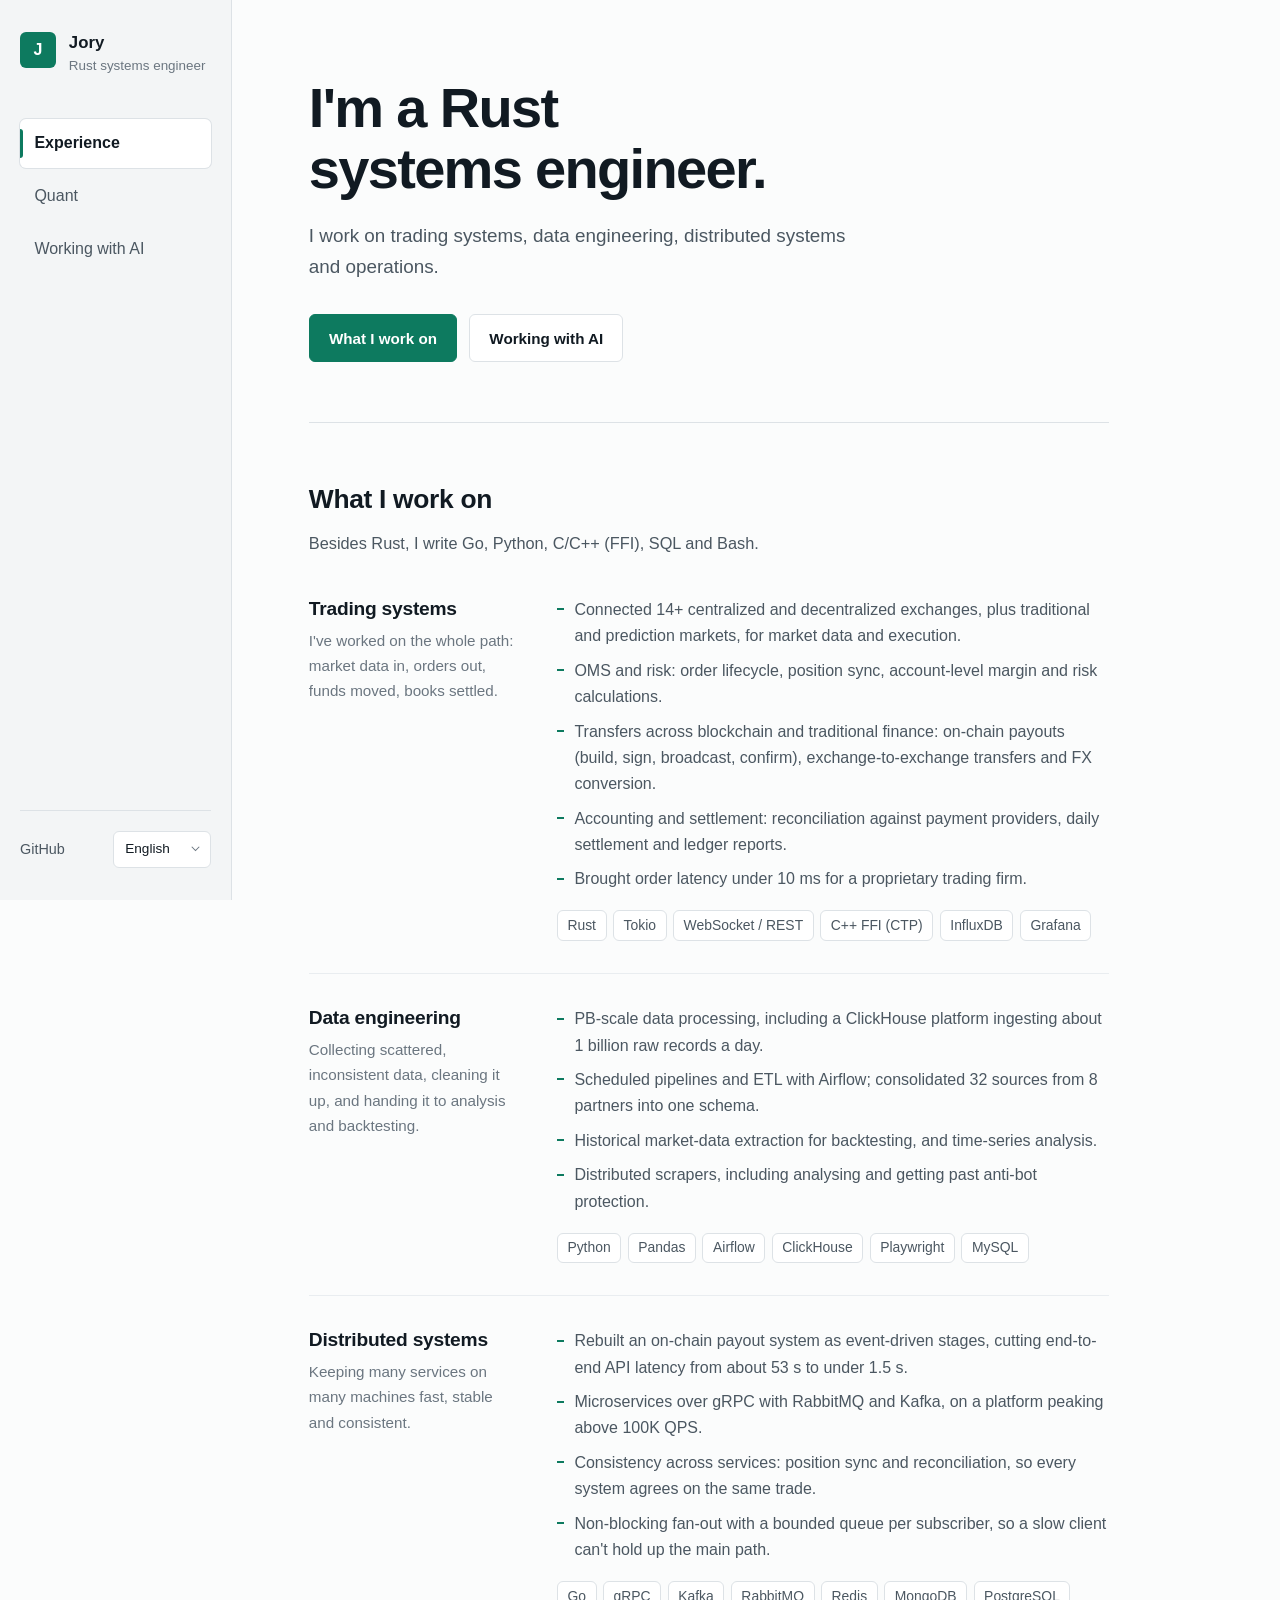
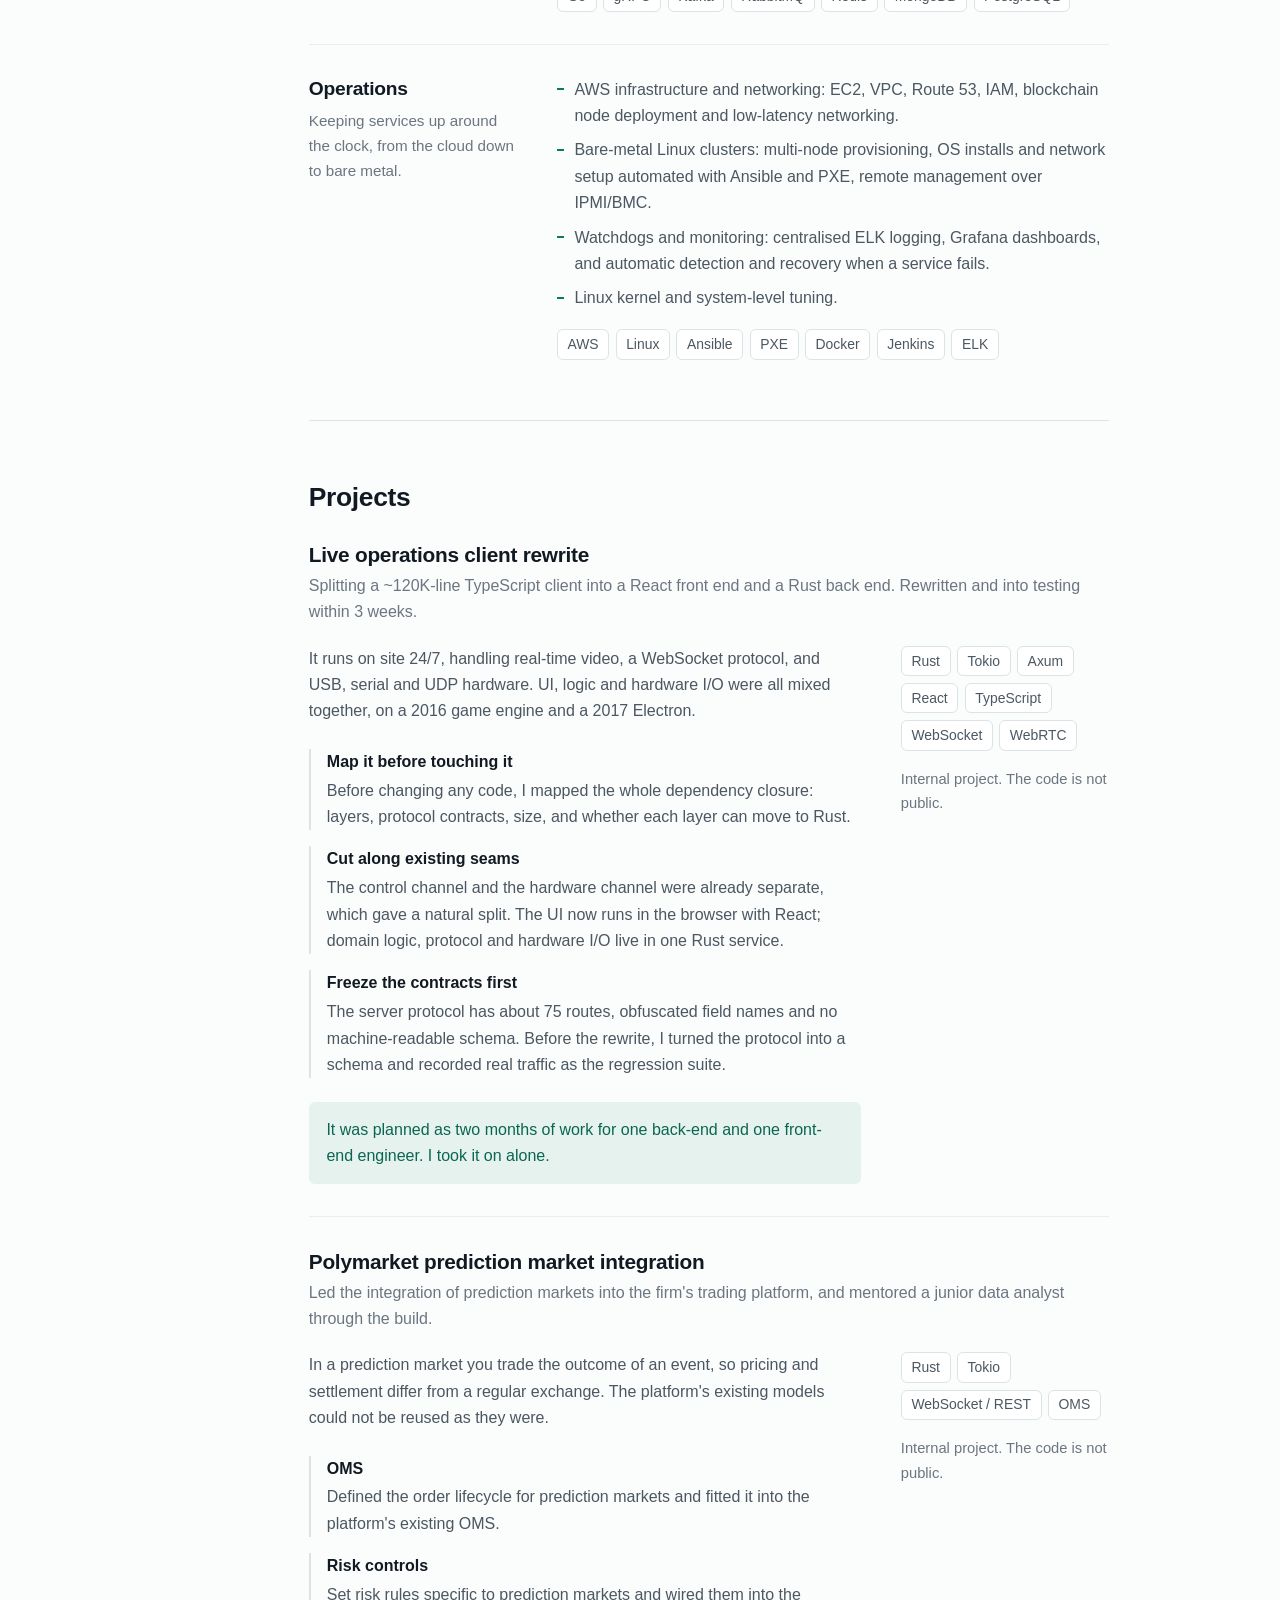
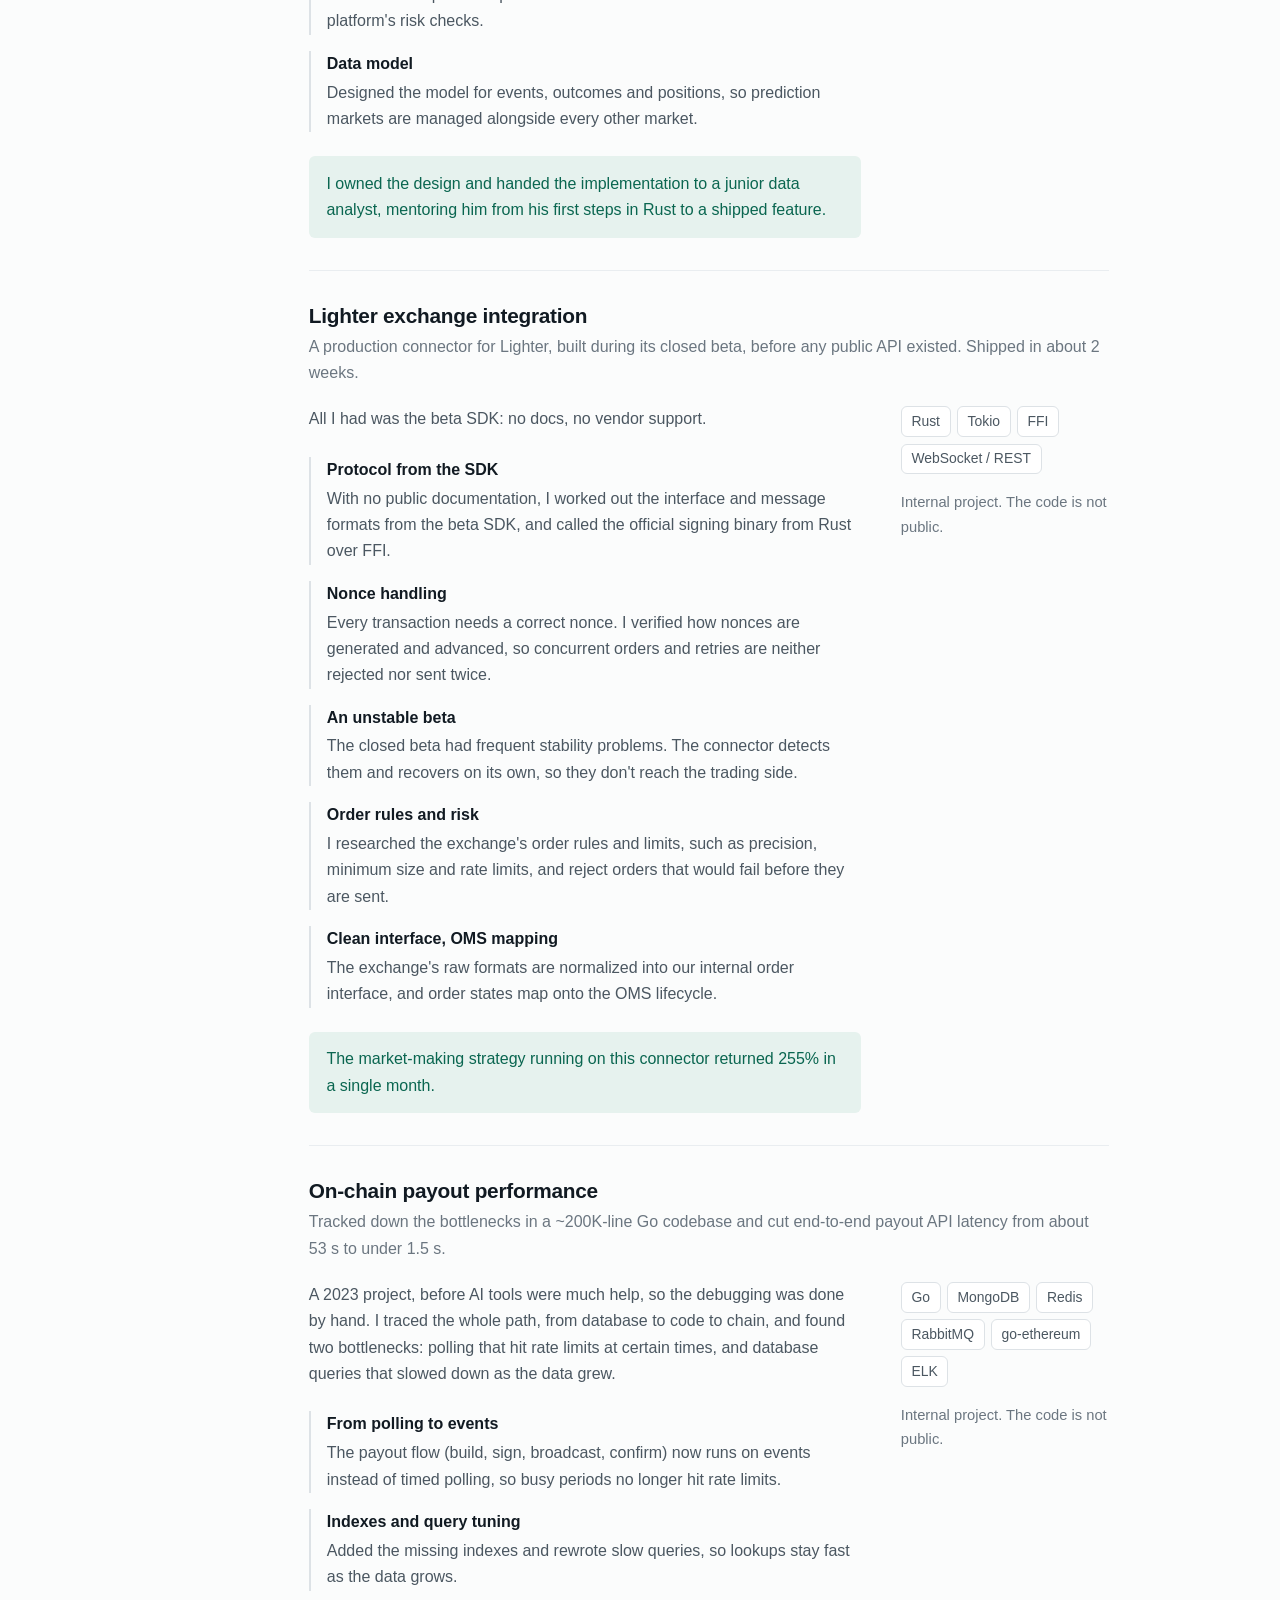
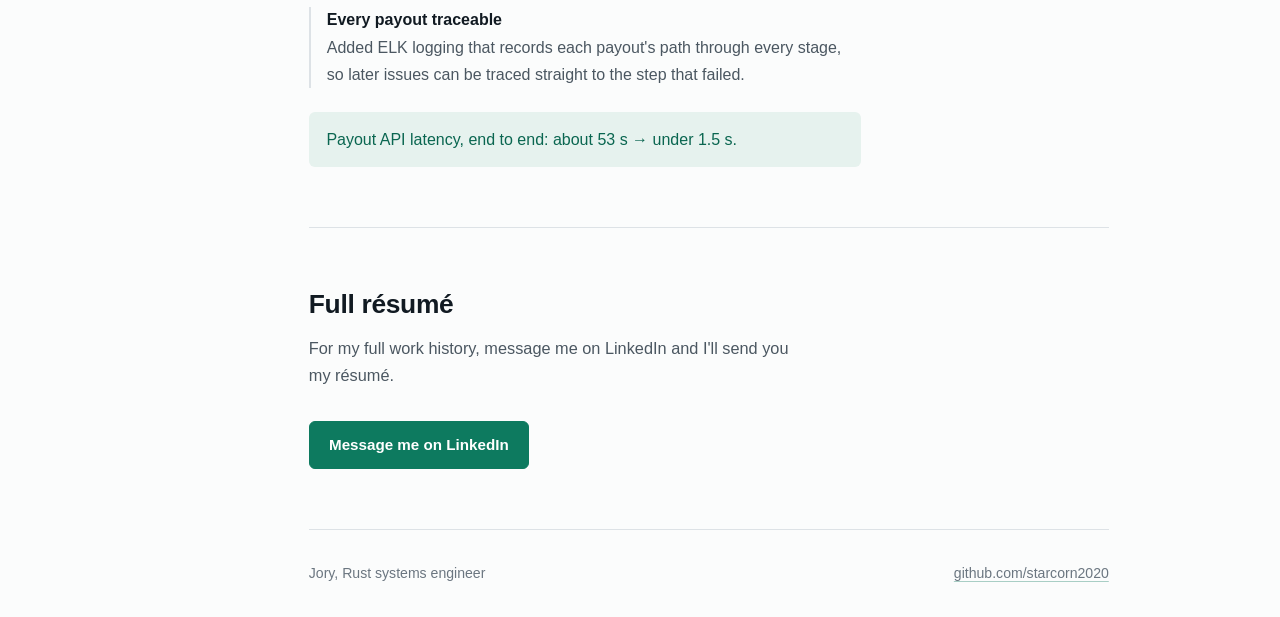
==== commit 4d8e4d91: "Highlight solo ownership of the client rewrite Replace the team-adoption callout with the scope of t" ====
--- a/index.html
+++ b/index.html
@@ -213,7 +213,7 @@
               </div>
             </dl>
 
-            <p class="callout" data-i18n="p1.callout">Along the way, I brought my AI-agent workflow to the backend team and helped 7 engineers make it part of their daily work.</p>
+            <p class="callout" data-i18n="p1.callout">It was planned as two months of work for one back-end and one front-end engineer. I took it on alone.</p>
           </div>
 
           <aside class="case-side">
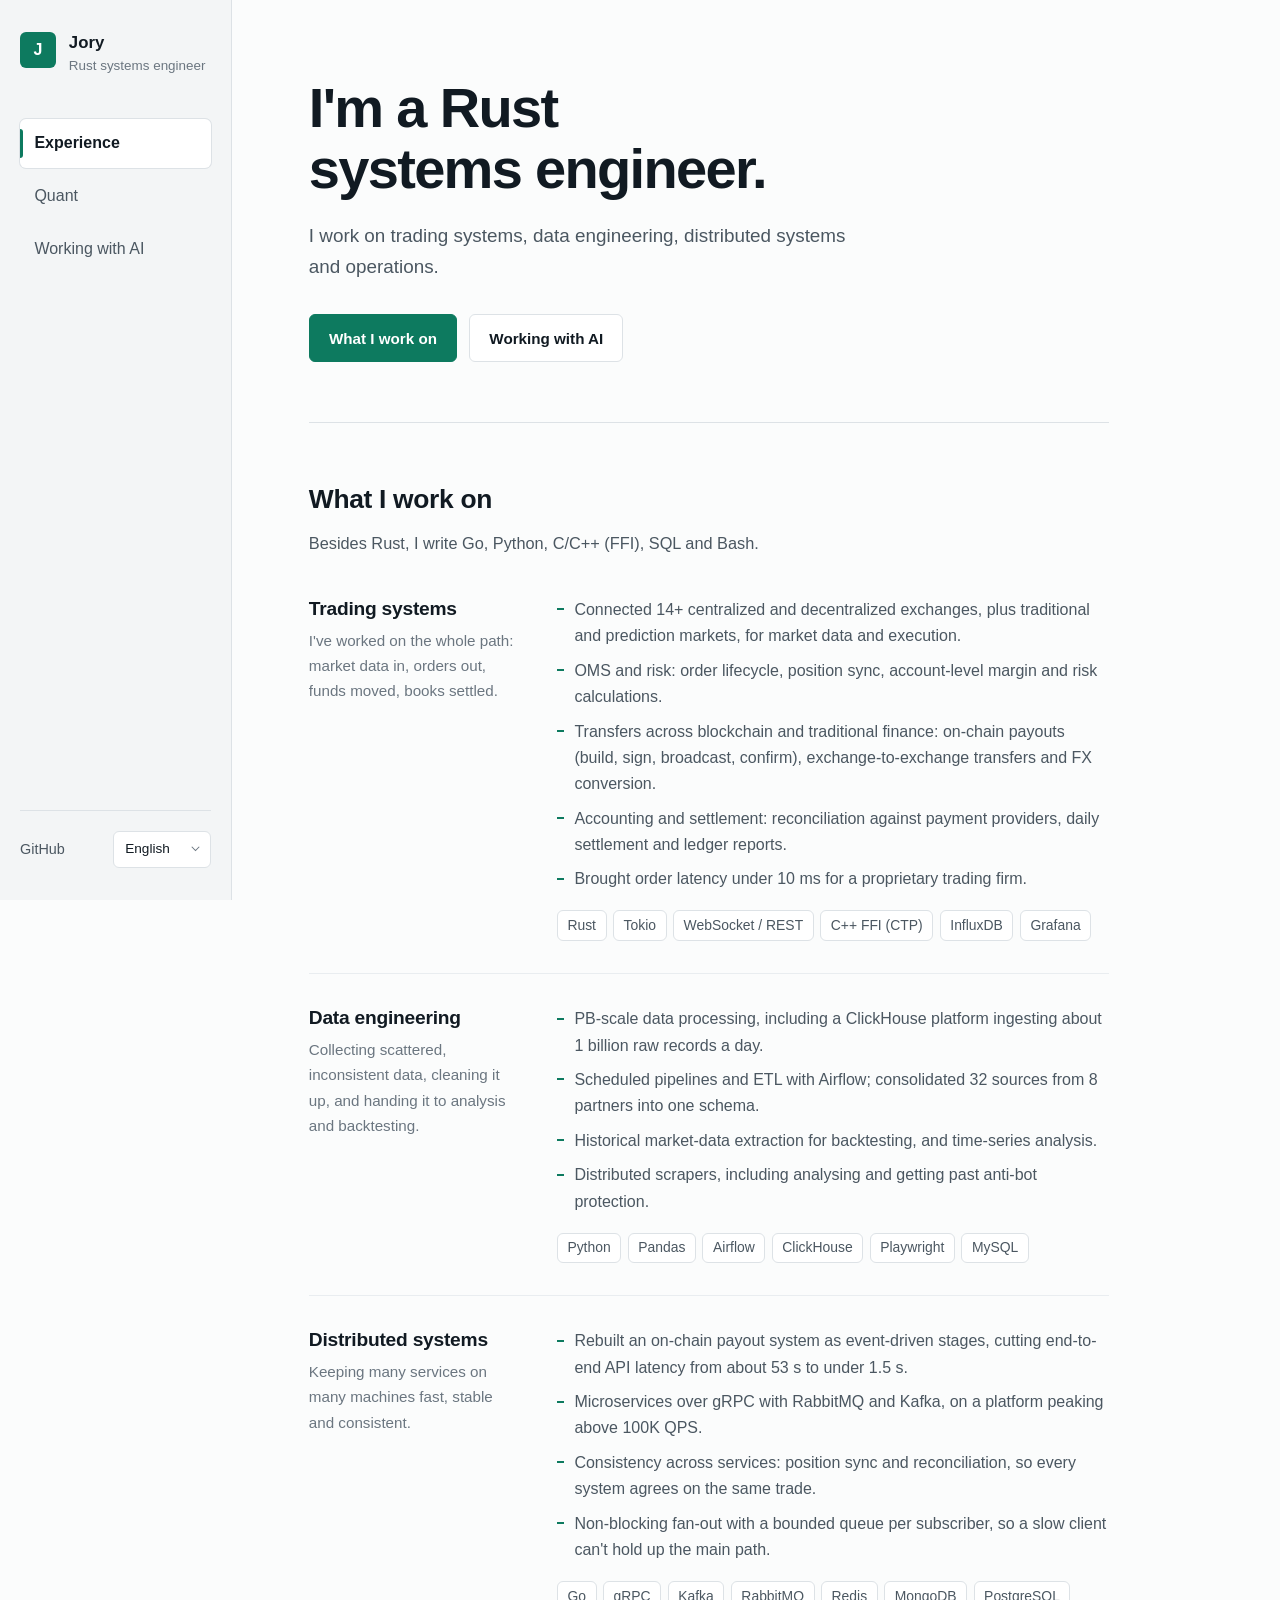
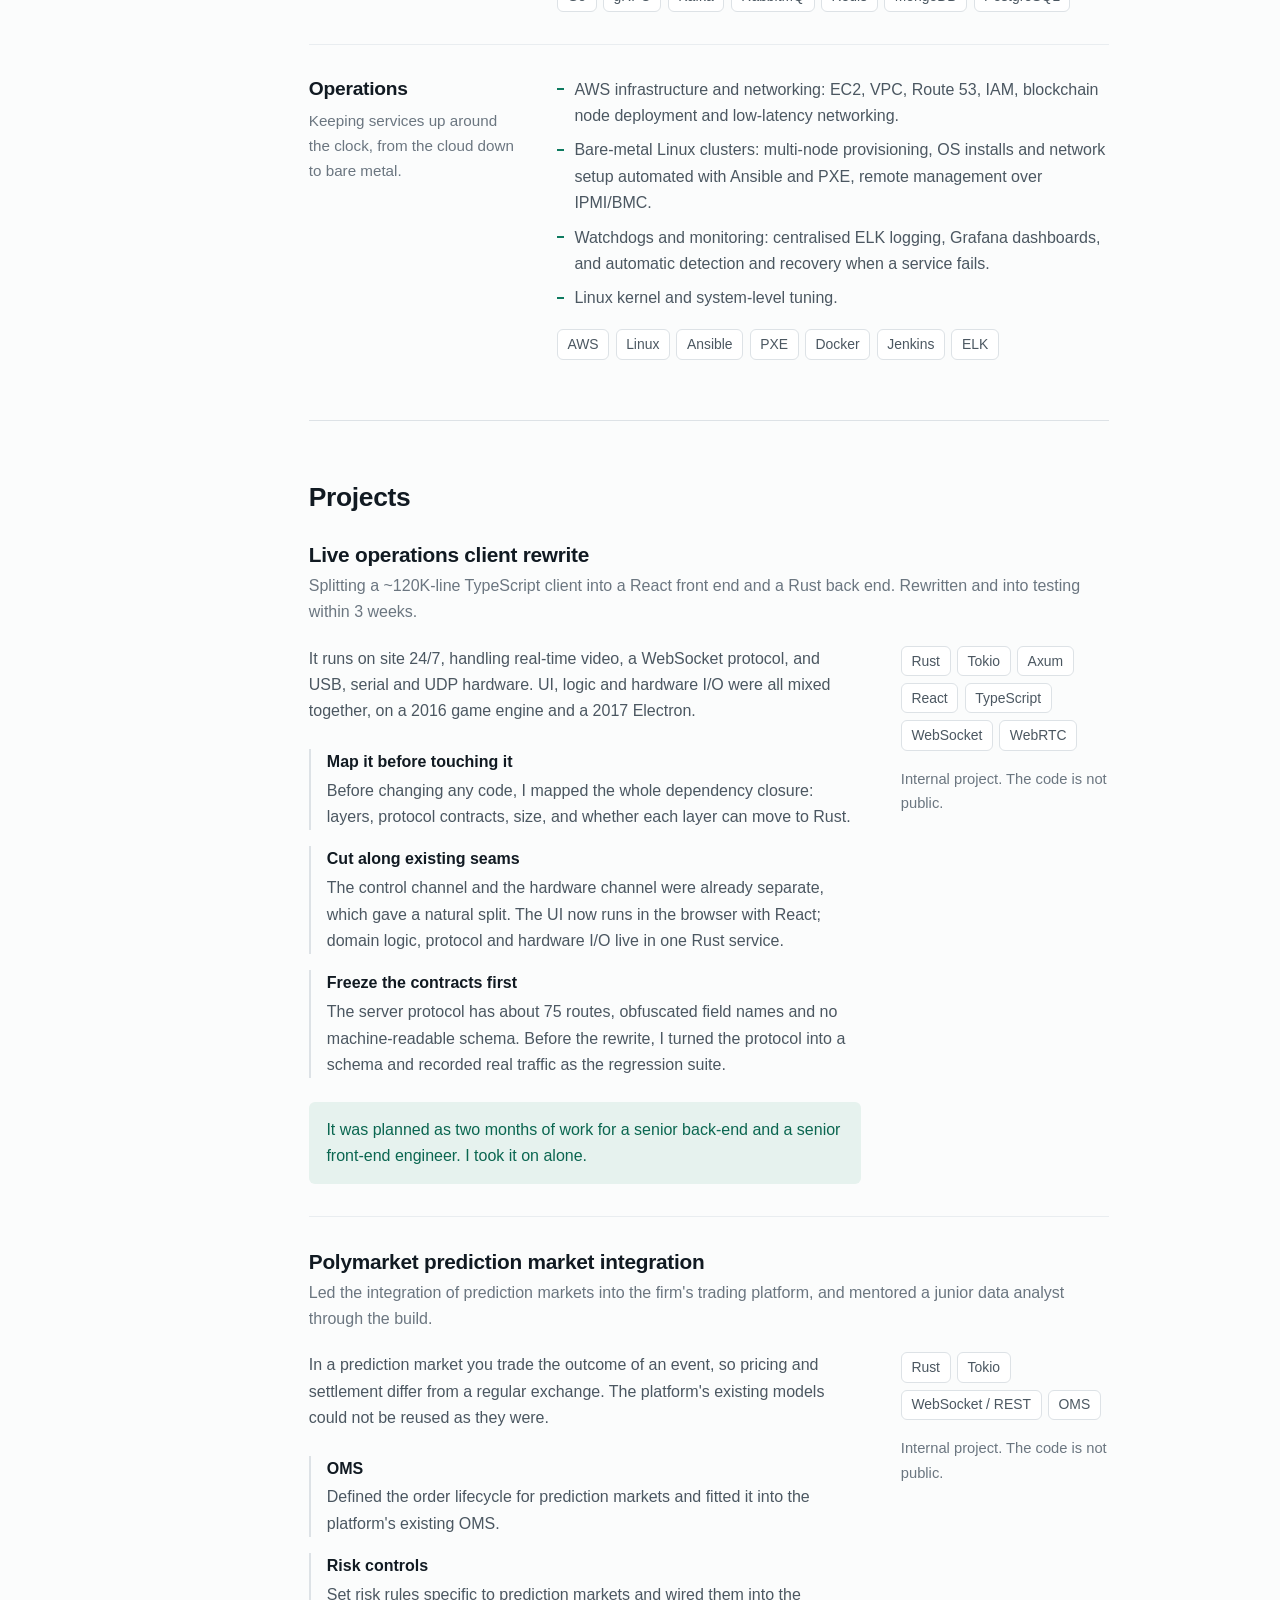
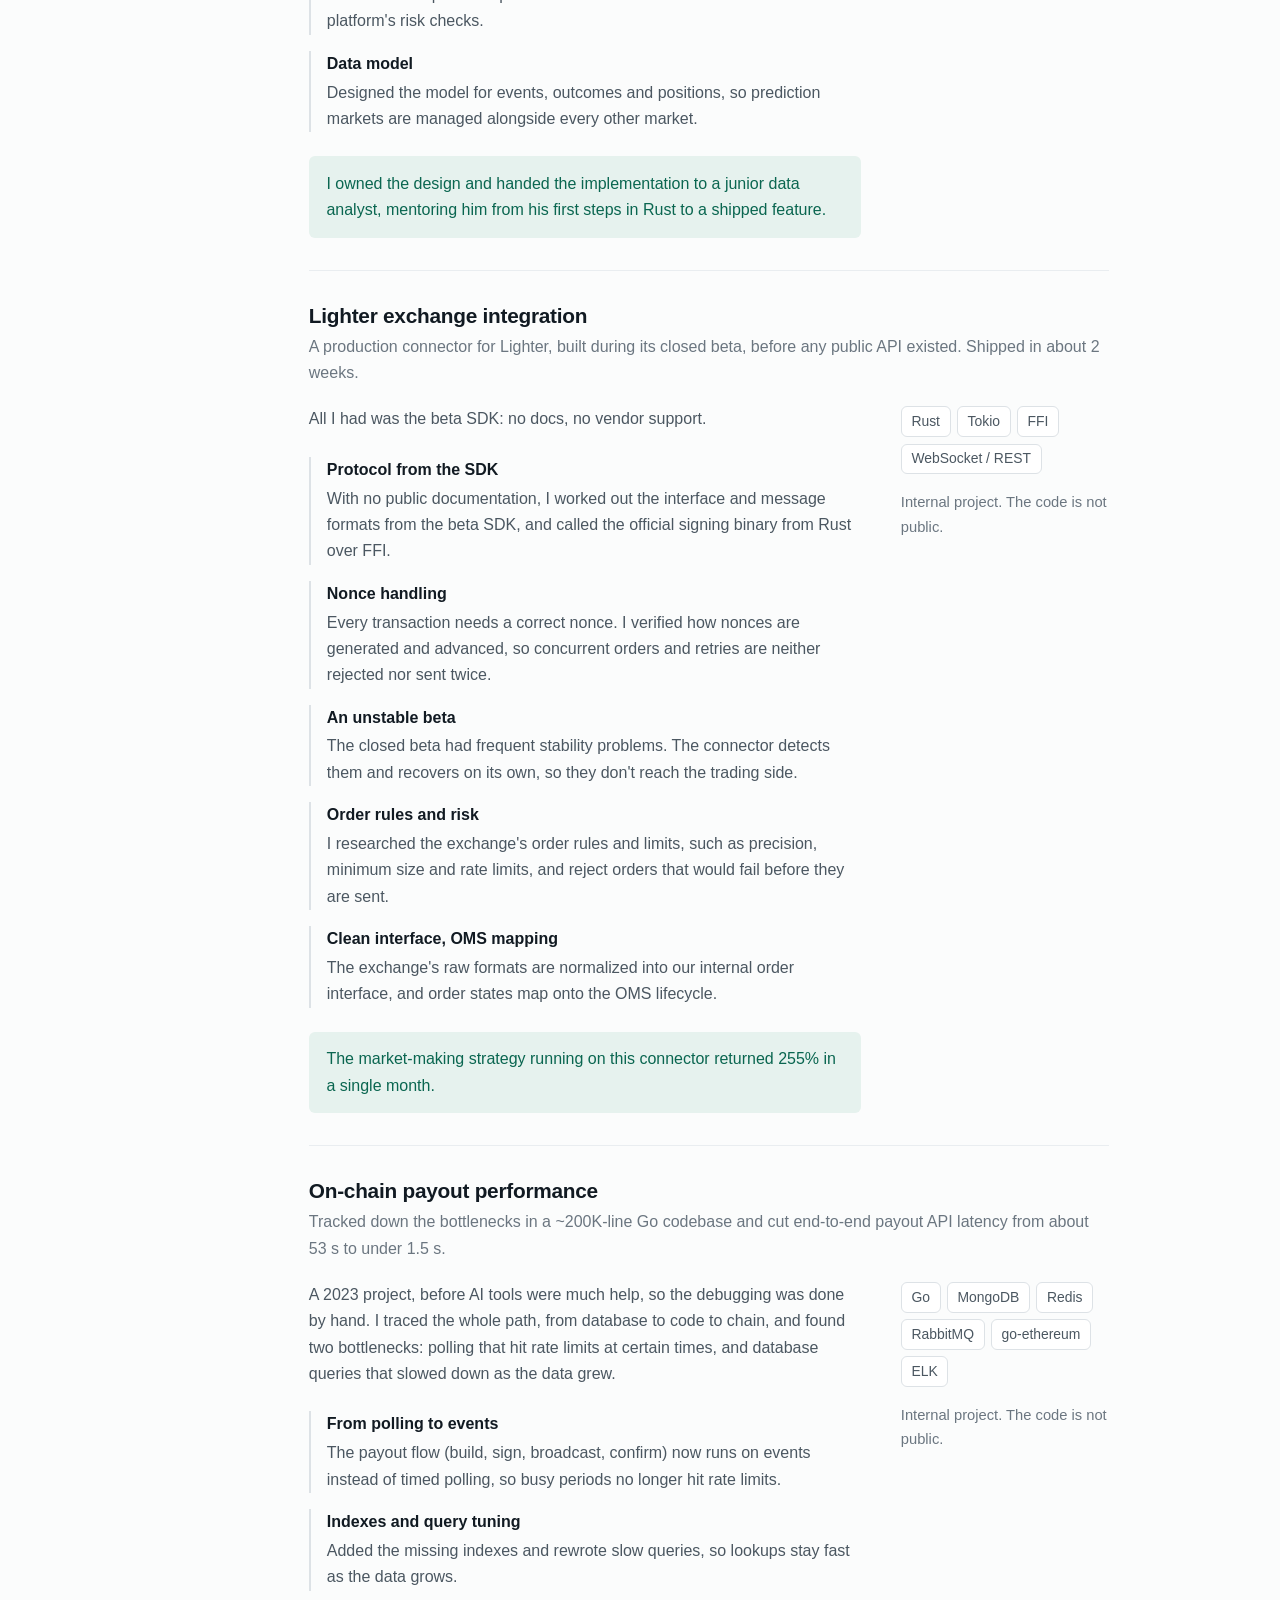
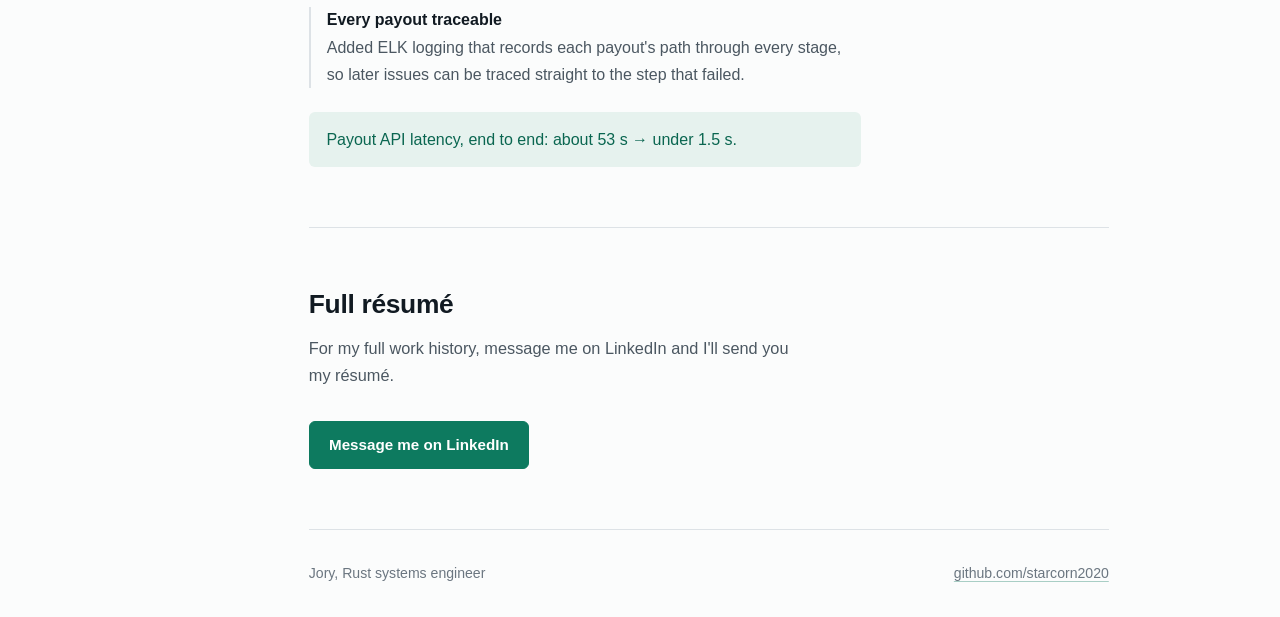
==== commit 70c9bab2: "Specify senior roles in the client rewrite callout Co-Authored-By: Claude Opus 5.5 <noreply@anthropi" ====
--- a/index.html
+++ b/index.html
@@ -213,7 +213,7 @@
               </div>
             </dl>
 
-            <p class="callout" data-i18n="p1.callout">It was planned as two months of work for one back-end and one front-end engineer. I took it on alone.</p>
+            <p class="callout" data-i18n="p1.callout">It was planned as two months of work for a senior back-end and a senior front-end engineer. I took it on alone.</p>
           </div>
 
           <aside class="case-side">
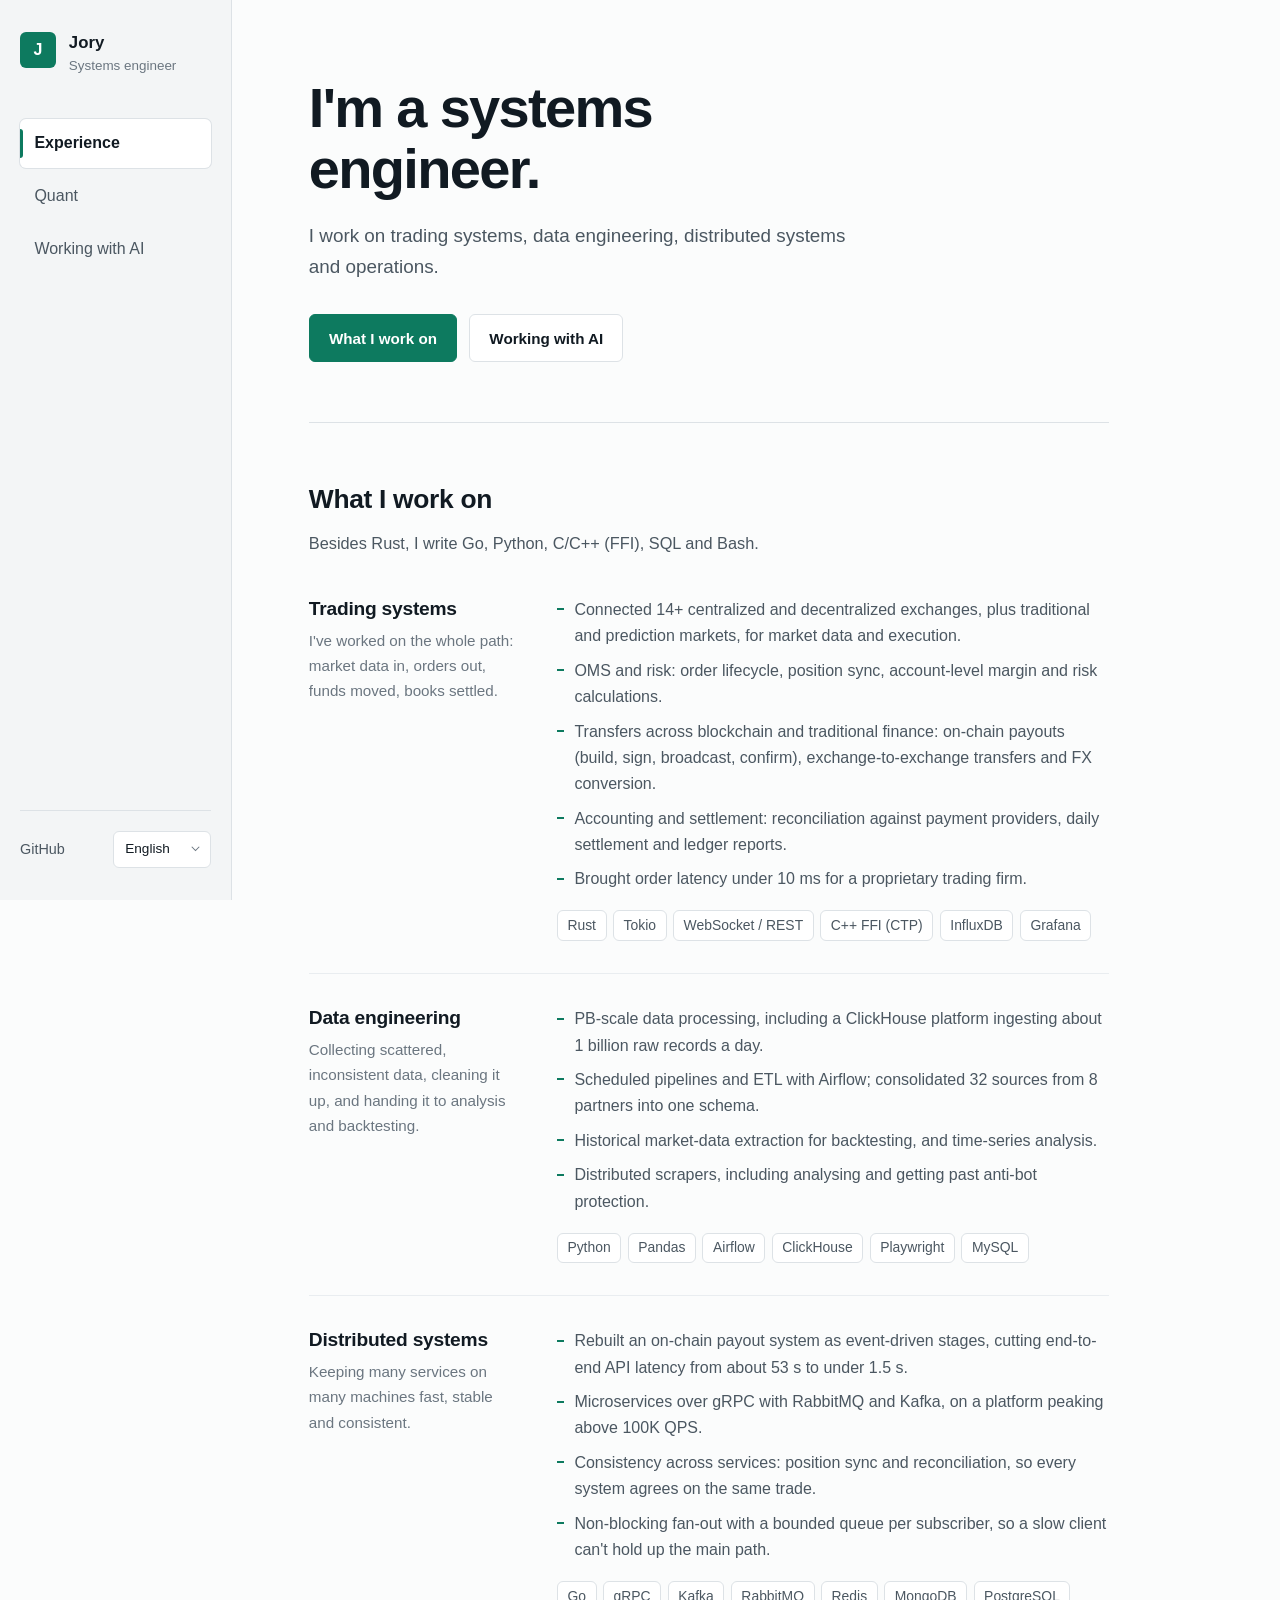
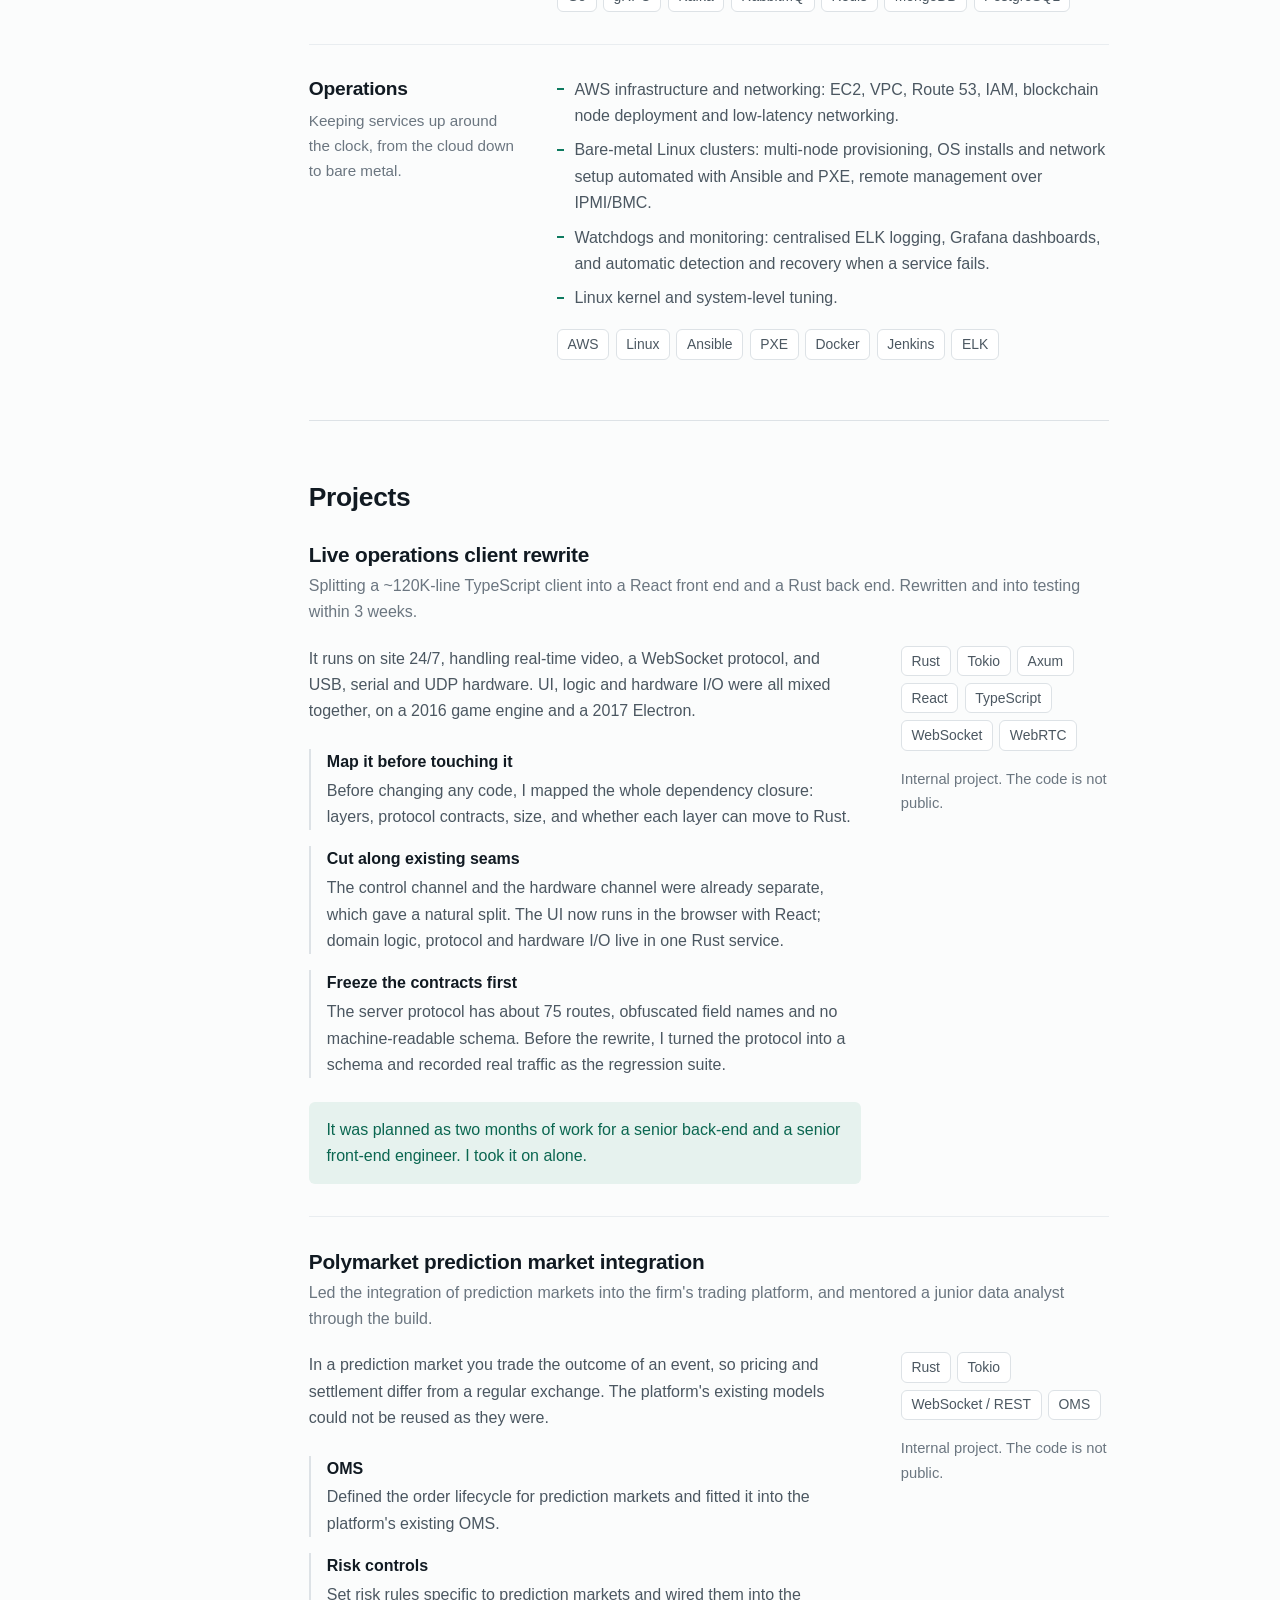
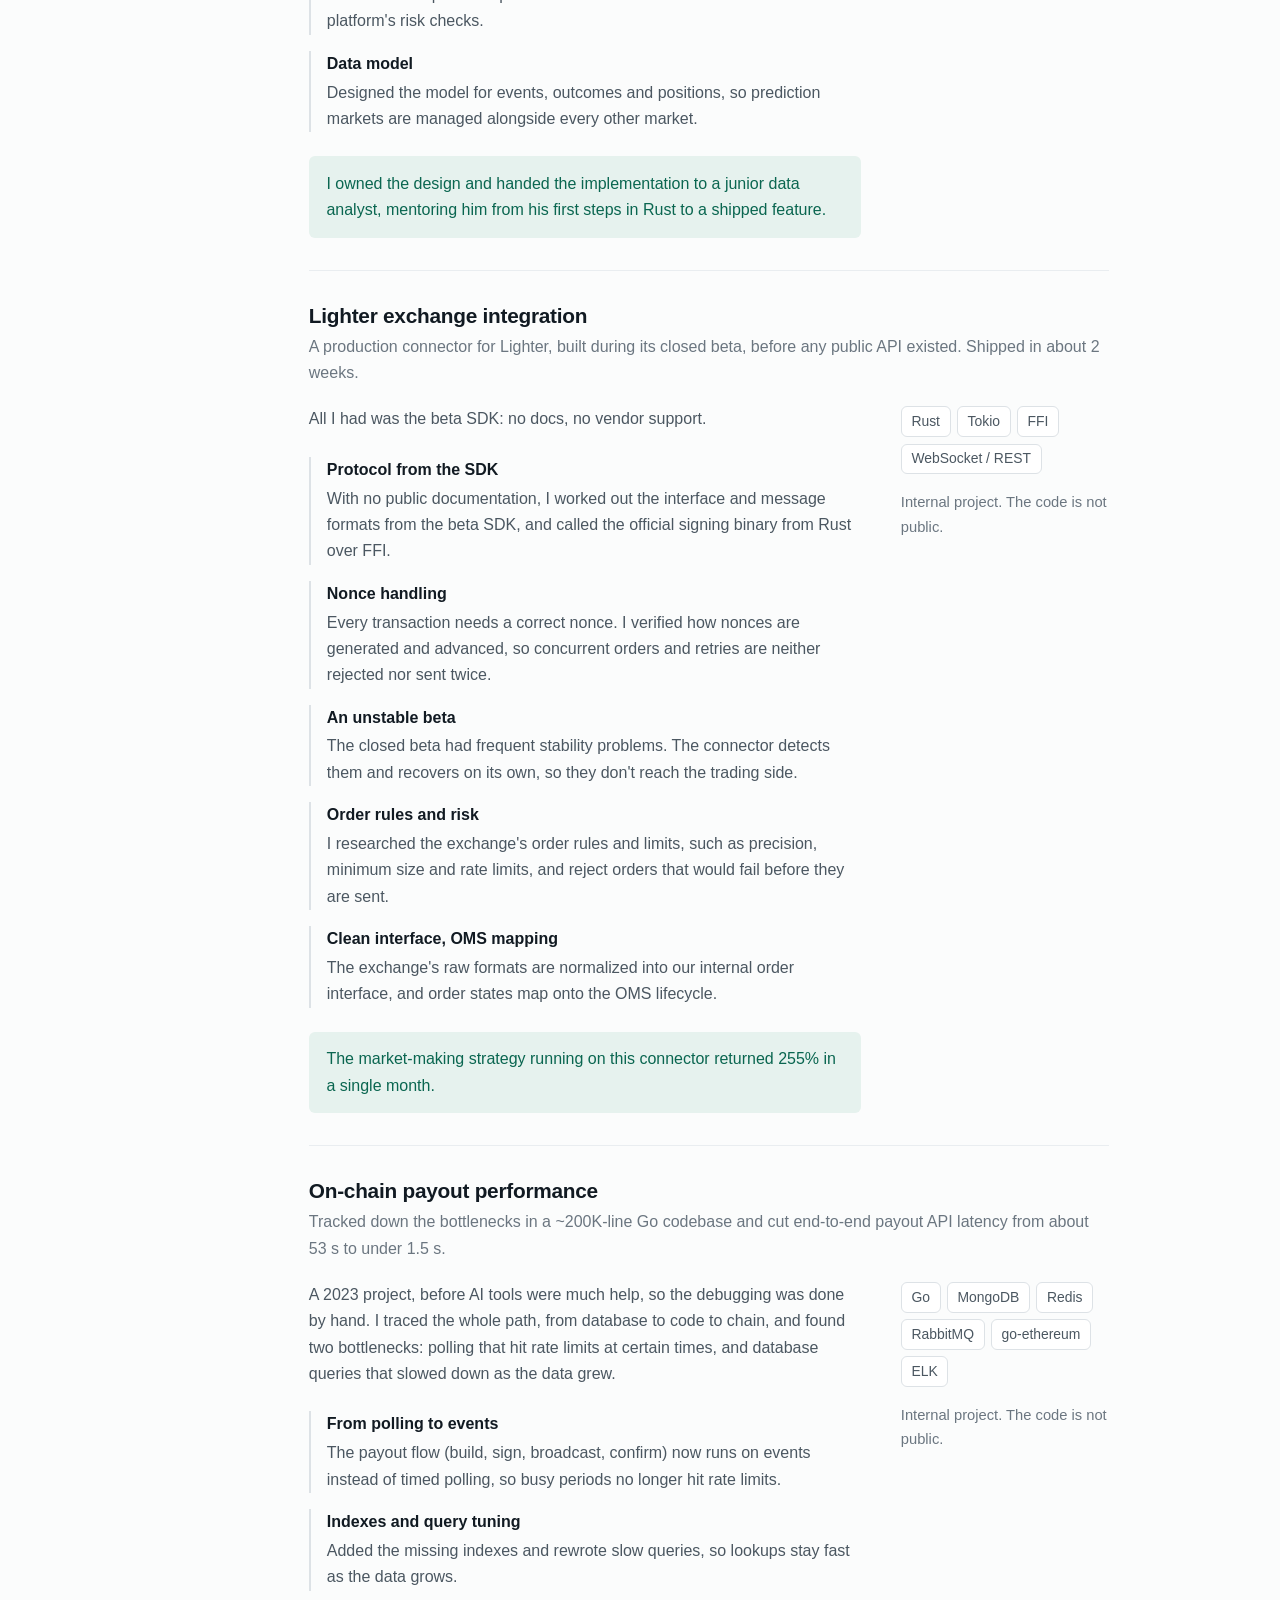
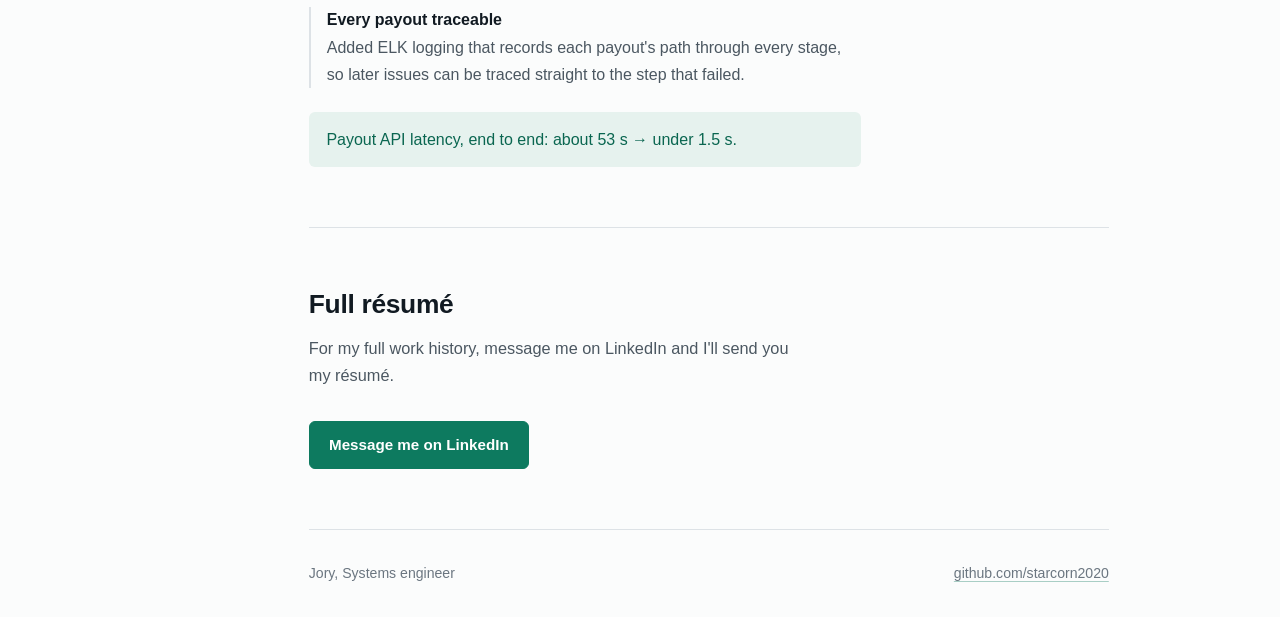
==== commit 6c9e9879: "Drop Rust from the job title Co-Authored-By: Claude Opus 5.5 <noreply@anthropic.com>" ====
--- a/index.html
+++ b/index.html
@@ -3,20 +3,25 @@
 <head>
 <meta charset="utf-8">
 <meta name="viewport" content="width=device-width, initial-scale=1, viewport-fit=cover">
-<title>Jory | Rust systems engineer</title>
-<meta name="description" content="Jory, a Rust systems engineer: trading systems, data engineering, distributed systems and operations.">
+<title>Jory | Systems engineer</title>
+<meta name="description" content="Jory, a systems engineer: trading systems, data engineering, distributed systems and operations.">
 <meta name="author" content="Jory (starcorn2020)">
 <meta name="color-scheme" content="light">
 <meta name="robots" content="index, follow">
 
 <meta property="og:type" content="website">
 <meta property="og:site_name" content="Jory">
-<meta property="og:title" content="Jory | Rust systems engineer">
-<meta property="og:description" content="Jory, a Rust systems engineer: trading systems, data engineering, distributed systems and operations.">
+<meta property="og:title" content="Jory | Systems engineer">
+<meta property="og:description" content="Jory, a systems engineer: trading systems, data engineering, distributed systems and operations.">
 <meta property="og:locale" content="en_US">
-<meta name="twitter:card" content="summary">
-<meta name="twitter:title" content="Jory | Rust systems engineer">
-<meta name="twitter:description" content="Jory, a Rust systems engineer: trading systems, data engineering, distributed systems and operations.">
+<meta property="og:url" content="https://starcorn2020.github.io/">
+<meta property="og:image" content="https://starcorn2020.github.io/og.png">
+<meta property="og:image:width" content="1200">
+<meta property="og:image:height" content="627">
+<meta name="twitter:card" content="summary_large_image">
+<meta name="twitter:image" content="https://starcorn2020.github.io/og.png">
+<meta name="twitter:title" content="Jory | Systems engineer">
+<meta name="twitter:description" content="Jory, a systems engineer: trading systems, data engineering, distributed systems and operations.">
 
 <link rel="stylesheet" href="style.css">
 <link rel="icon" href="data:image/svg+xml,<svg xmlns='http://www.w3.org/2000/svg' viewBox='0 0 32 32'><rect width='32' height='32' rx='6' fill='%230d7a5f'/><text x='16' y='22' font-family='monospace' font-size='16' fill='%23ffffff' text-anchor='middle'>J</text></svg>">
@@ -46,7 +51,7 @@
       <span class="brand-mark" aria-hidden="true">J</span>
       <span class="brand-text">
         <strong>Jory</strong>
-        <span class="brand-role" data-i18n="foot.role">Rust systems engineer</span>
+        <span class="brand-role" data-i18n="foot.role">Systems engineer</span>
       </span>
     </a>
 
@@ -72,7 +77,7 @@
 
   <section class="hero">
     <div class="wrap">
-      <h1 data-i18n="exp.hero.title">I'm a Rust systems engineer.</h1>
+      <h1 data-i18n="exp.hero.title">I'm a systems engineer.</h1>
       <p class="lead" data-i18n="exp.hero.sub">I work on trading systems, data engineering, distributed systems and operations.</p>
       <div class="cta-row">
         <a class="btn btn-primary" href="#domains" data-i18n="exp.hero.cta">What I work on</a>
@@ -374,7 +379,7 @@
   </section>
 
   <footer class="site-foot">
-    <p>Jory, <span data-i18n="foot.role">Rust systems engineer</span></p>
+    <p>Jory, <span data-i18n="foot.role">Systems engineer</span></p>
     <a href="https://github.com/starcorn2020" target="_blank" rel="noopener noreferrer">github.com/starcorn2020</a>
   </footer>
 </main>
--- a/style.css
+++ b/style.css
@@ -305,6 +305,7 @@
 }
 
 .note { color: var(--muted) !important; font-size: 0.92rem; }
+#quant-research .rules, #quant-research .note { margin-top: 2rem; }
 
 .case-side { display: grid; gap: 1rem; align-content: start; }
 
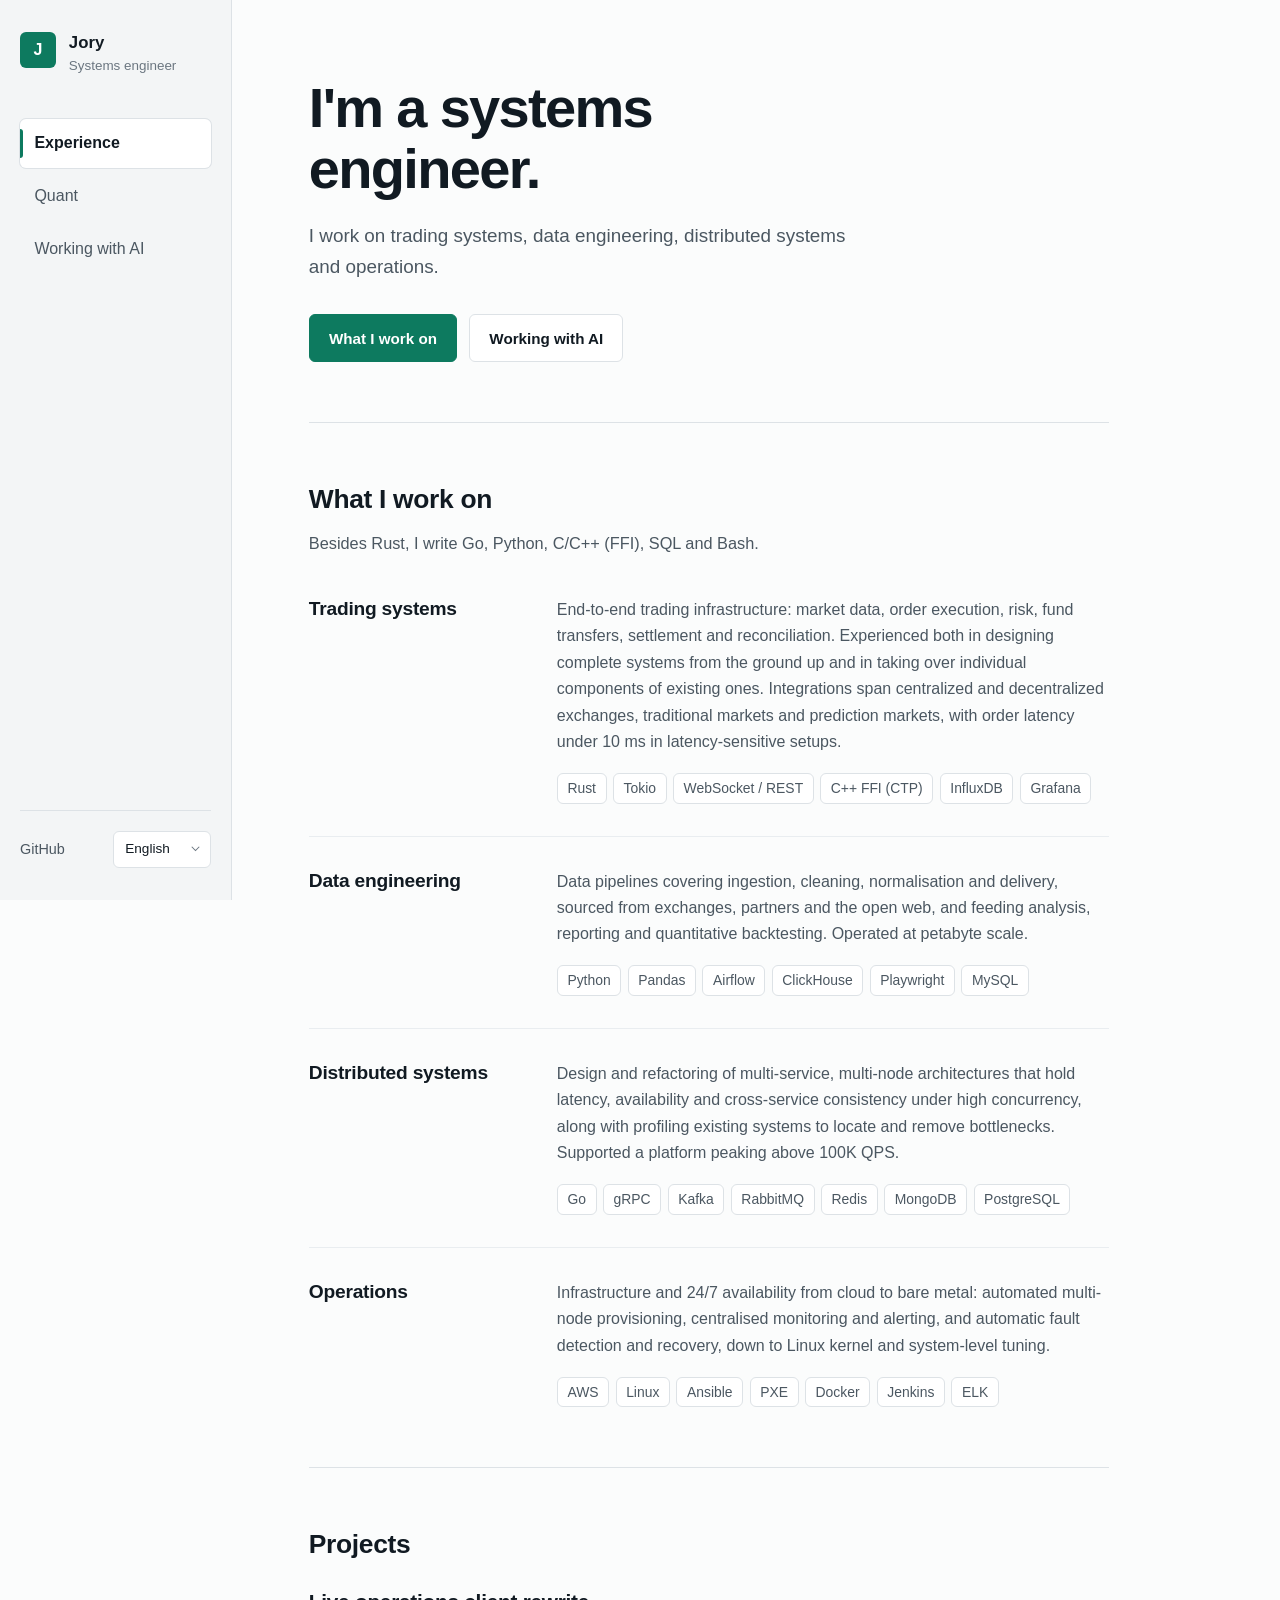
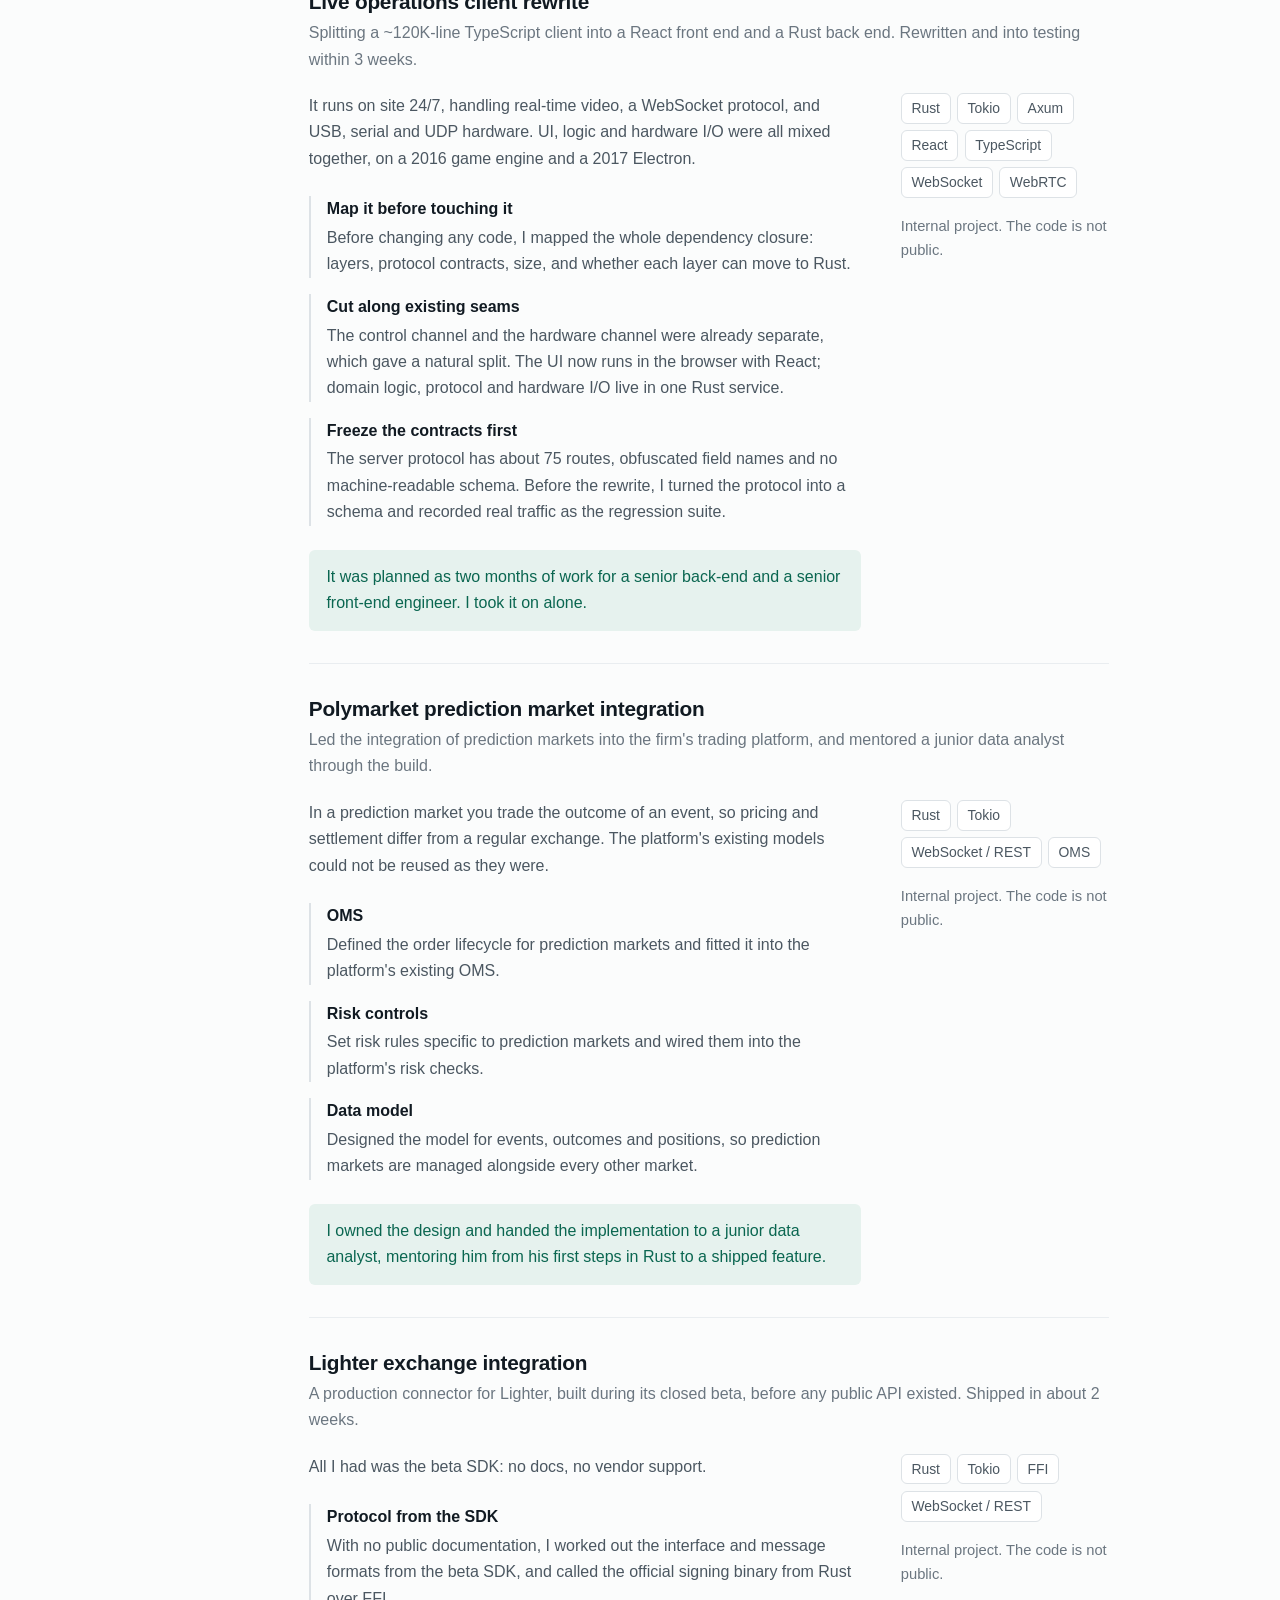
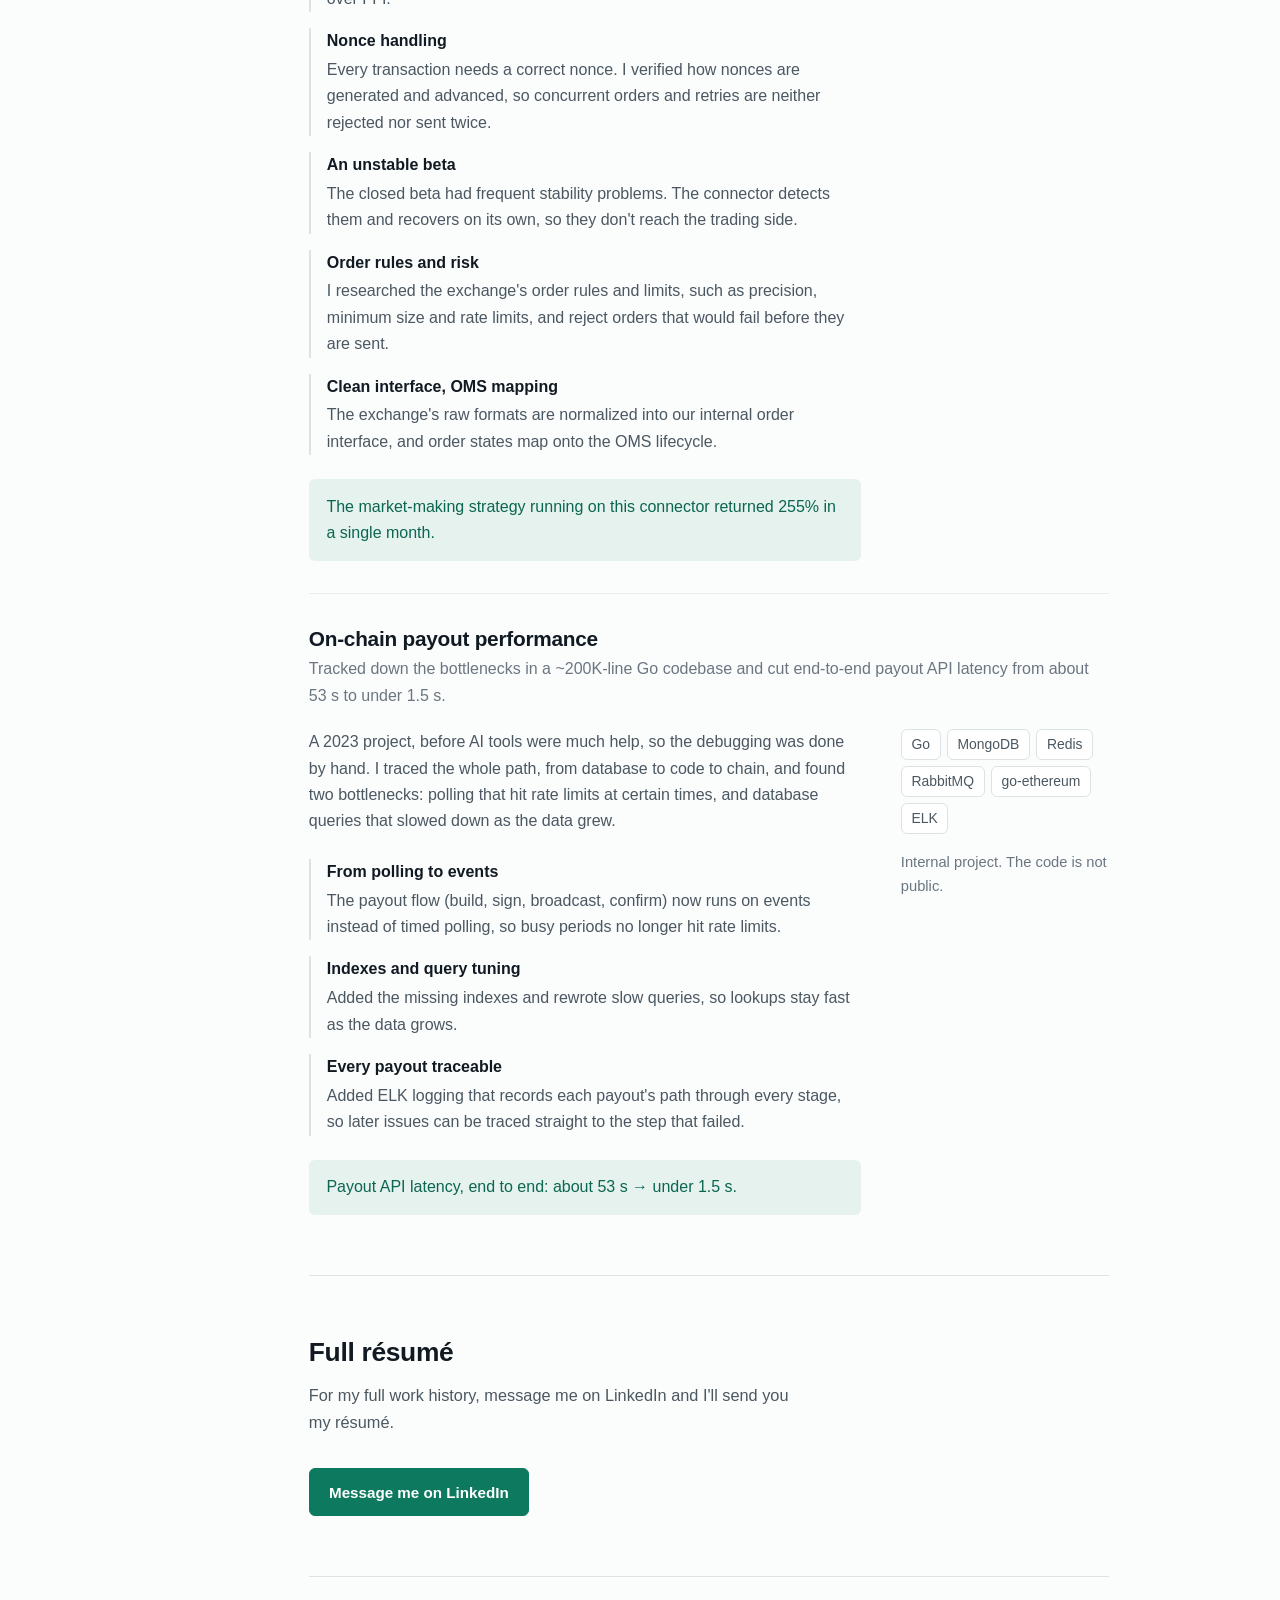
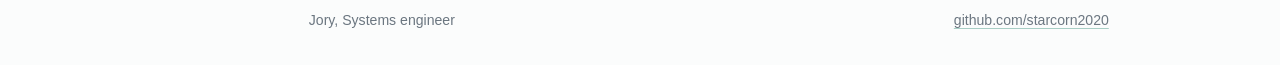
==== commit f4ebdc29: "Describe each domain as a capability summary instead of bullets The bullet lists read as a detail du" ====
--- a/index.html
+++ b/index.html
@@ -96,16 +96,9 @@
         <article class="domain">
           <header class="domain-head">
             <h3 data-i18n="exp.dom.1.t">Trading systems</h3>
-            <p data-i18n="exp.dom.1.s">I've worked on the whole path: market data in, orders out, funds moved, books settled.</p>
           </header>
           <div class="domain-body">
-            <ul class="domain-points">
-            <li data-i18n="exp.dom.1.1">Connected 14+ centralized and decentralized exchanges, plus traditional and prediction markets, for market data and execution.</li>
-            <li data-i18n="exp.dom.1.2">OMS and risk: order lifecycle, position sync, account-level margin and risk calculations.</li>
-            <li data-i18n="exp.dom.1.3">Transfers across blockchain and traditional finance: on-chain payouts (build, sign, broadcast, confirm), exchange-to-exchange transfers and FX conversion.</li>
-            <li data-i18n="exp.dom.1.4">Accounting and settlement: reconciliation against payment providers, daily settlement and ledger reports.</li>
-            <li data-i18n="exp.dom.1.5">Brought order latency under 10 ms for a proprietary trading firm.</li>
-            </ul>
+            <p class="domain-desc" data-i18n="exp.dom.1.d">End-to-end trading infrastructure: market data, order execution, risk, fund transfers, settlement and reconciliation. Experienced both in designing complete systems from the ground up and in taking over individual components of existing ones. Integrations span centralized and decentralized exchanges, traditional markets and prediction markets, with order latency under 10 ms in latency-sensitive setups.</p>
             <ul class="tags">
             <li>Rust</li>
             <li>Tokio</li>
@@ -119,15 +112,9 @@
         <article class="domain">
           <header class="domain-head">
             <h3 data-i18n="exp.dom.2.t">Data engineering</h3>
-            <p data-i18n="exp.dom.2.s">Collecting scattered, inconsistent data, cleaning it up, and handing it to analysis and backtesting.</p>
           </header>
           <div class="domain-body">
-            <ul class="domain-points">
-            <li data-i18n="exp.dom.2.1">PB-scale data processing, including a ClickHouse platform ingesting about 1 billion raw records a day.</li>
-            <li data-i18n="exp.dom.2.2">Scheduled pipelines and ETL with Airflow; consolidated 32 sources from 8 partners into one schema.</li>
-            <li data-i18n="exp.dom.2.3">Historical market-data extraction for backtesting, and time-series analysis.</li>
-            <li data-i18n="exp.dom.2.4">Distributed scrapers, including analysing and getting past anti-bot protection.</li>
-            </ul>
+            <p class="domain-desc" data-i18n="exp.dom.2.d">Data pipelines covering ingestion, cleaning, normalisation and delivery, sourced from exchanges, partners and the open web, and feeding analysis, reporting and quantitative backtesting. Operated at petabyte scale.</p>
             <ul class="tags">
             <li>Python</li>
             <li>Pandas</li>
@@ -141,15 +128,9 @@
         <article class="domain">
           <header class="domain-head">
             <h3 data-i18n="exp.dom.3.t">Distributed systems</h3>
-            <p data-i18n="exp.dom.3.s">Keeping many services on many machines fast, stable and consistent.</p>
           </header>
           <div class="domain-body">
-            <ul class="domain-points">
-            <li data-i18n="exp.dom.3.1">Rebuilt an on-chain payout system as event-driven stages, cutting end-to-end API latency from about 53 s to under 1.5 s.</li>
-            <li data-i18n="exp.dom.3.2">Microservices over gRPC with RabbitMQ and Kafka, on a platform peaking above 100K QPS.</li>
-            <li data-i18n="exp.dom.3.3">Consistency across services: position sync and reconciliation, so every system agrees on the same trade.</li>
-            <li data-i18n="exp.dom.3.4">Non-blocking fan-out with a bounded queue per subscriber, so a slow client can't hold up the main path.</li>
-            </ul>
+            <p class="domain-desc" data-i18n="exp.dom.3.d">Design and refactoring of multi-service, multi-node architectures that hold latency, availability and cross-service consistency under high concurrency, along with profiling existing systems to locate and remove bottlenecks. Supported a platform peaking above 100K QPS.</p>
             <ul class="tags">
             <li>Go</li>
             <li>gRPC</li>
@@ -164,15 +145,9 @@
         <article class="domain">
           <header class="domain-head">
             <h3 data-i18n="exp.dom.4.t">Operations</h3>
-            <p data-i18n="exp.dom.4.s">Keeping services up around the clock, from the cloud down to bare metal.</p>
           </header>
           <div class="domain-body">
-            <ul class="domain-points">
-            <li data-i18n="exp.dom.4.1">AWS infrastructure and networking: EC2, VPC, Route 53, IAM, blockchain node deployment and low-latency networking.</li>
-            <li data-i18n="exp.dom.4.2">Bare-metal Linux clusters: multi-node provisioning, OS installs and network setup automated with Ansible and PXE, remote management over IPMI/BMC.</li>
-            <li data-i18n="exp.dom.4.3">Watchdogs and monitoring: centralised ELK logging, Grafana dashboards, and automatic detection and recovery when a service fails.</li>
-            <li data-i18n="exp.dom.4.4">Linux kernel and system-level tuning.</li>
-            </ul>
+            <p class="domain-desc" data-i18n="exp.dom.4.d">Infrastructure and 24/7 availability from cloud to bare metal: automated multi-node provisioning, centralised monitoring and alerting, and automatic fault detection and recovery, down to Linux kernel and system-level tuning.</p>
             <ul class="tags">
             <li>AWS</li>
             <li>Linux</li>
--- a/style.css
+++ b/style.css
@@ -261,23 +261,10 @@
 .domain:first-child { border-top: 0; padding-top: 0.5rem; }
 .domain:last-child { padding-bottom: 0; }
 
-.domain-head h3 { font-size: 1.2rem; margin-bottom: 0.45rem; }
-.domain-head p { color: var(--muted); font-size: 0.95rem; }
+.domain-head h3 { font-size: 1.2rem; }
 
 .domain-body { display: grid; gap: 1.1rem; }
-.domain-points li {
-  position: relative;
-  padding-left: 1.1rem;
-  color: var(--text-2);
-  margin-bottom: 0.5rem;
-}
-.domain-points li:last-child { margin-bottom: 0; }
-.domain-points li::before {
-  content: "";
-  position: absolute; left: 0; top: 0.72em;
-  width: 0.45rem; height: 2px;
-  background: var(--accent);
-}
+.domain-desc { color: var(--text-2); margin: 0; }
 
 .case { padding-block: 2rem; border-top: 1px solid var(--line-soft); }
 .case:first-of-type { border-top: 0; padding-top: 0; }
